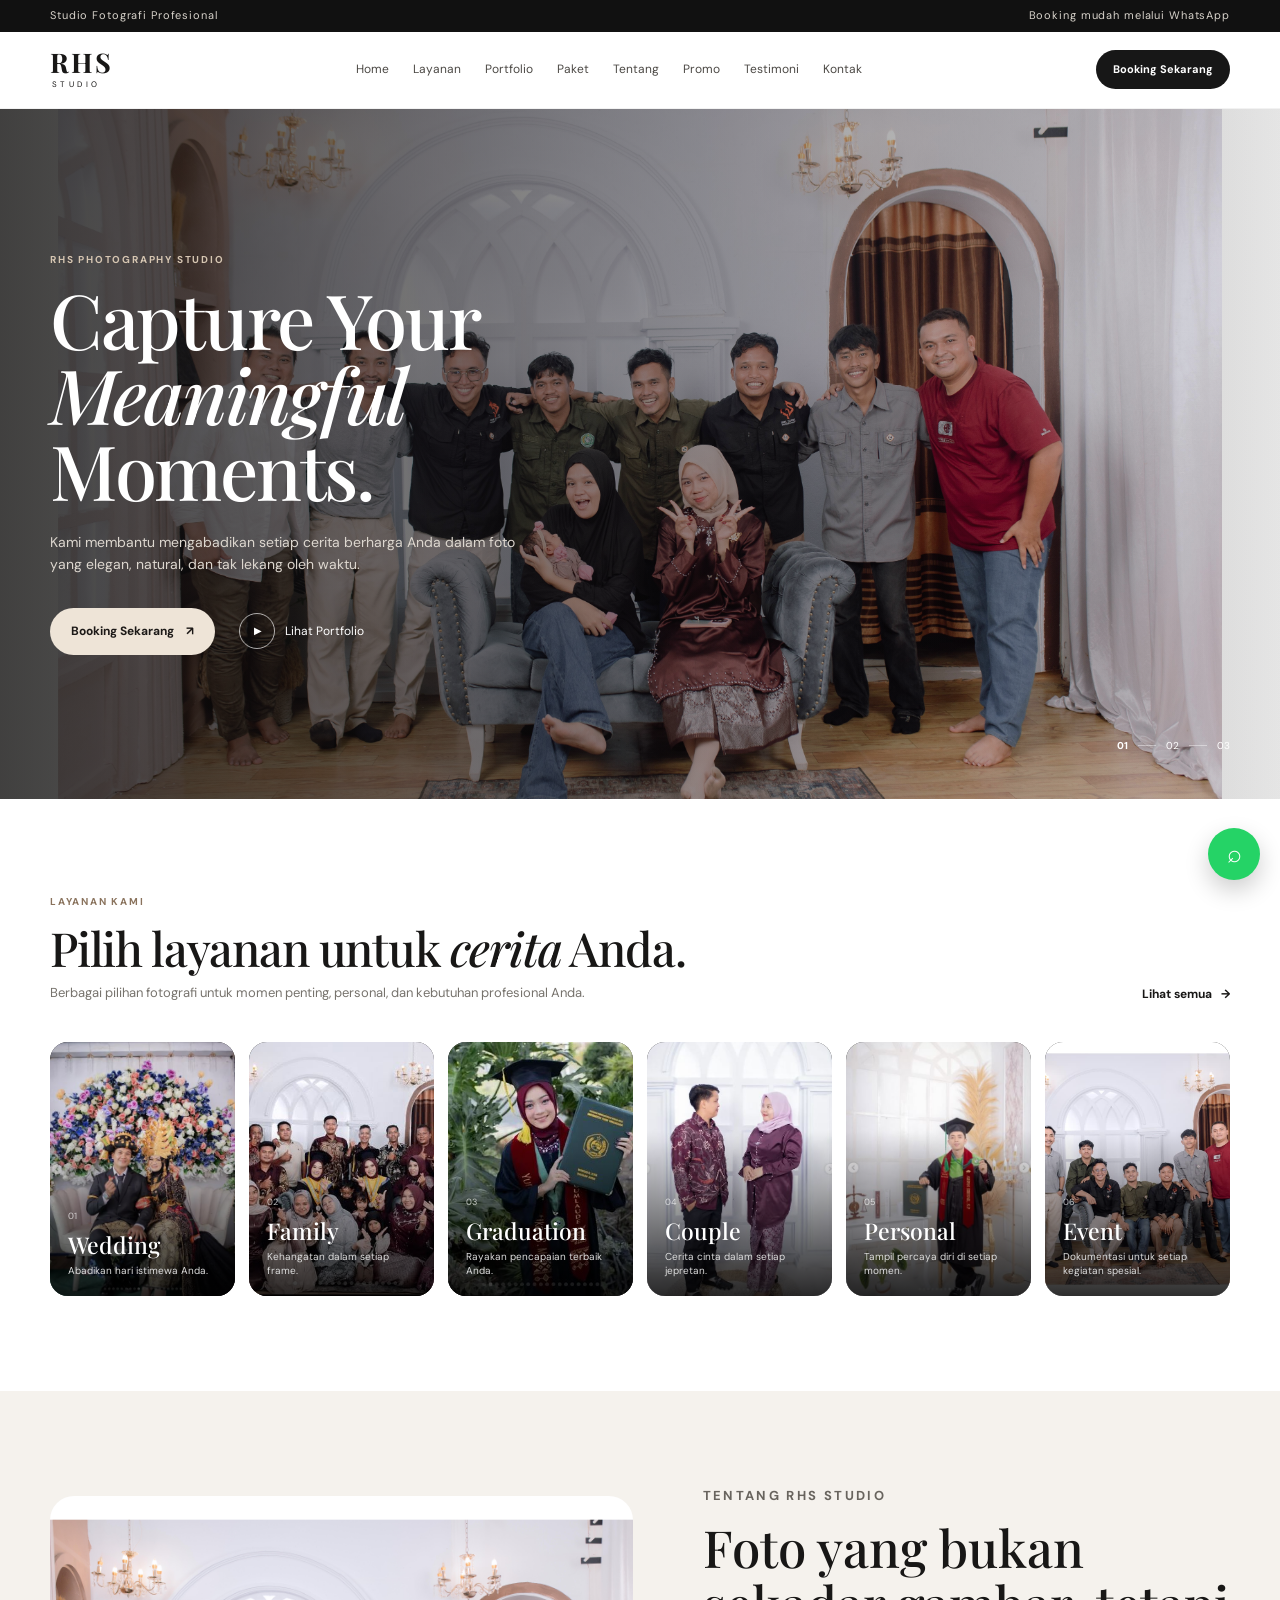
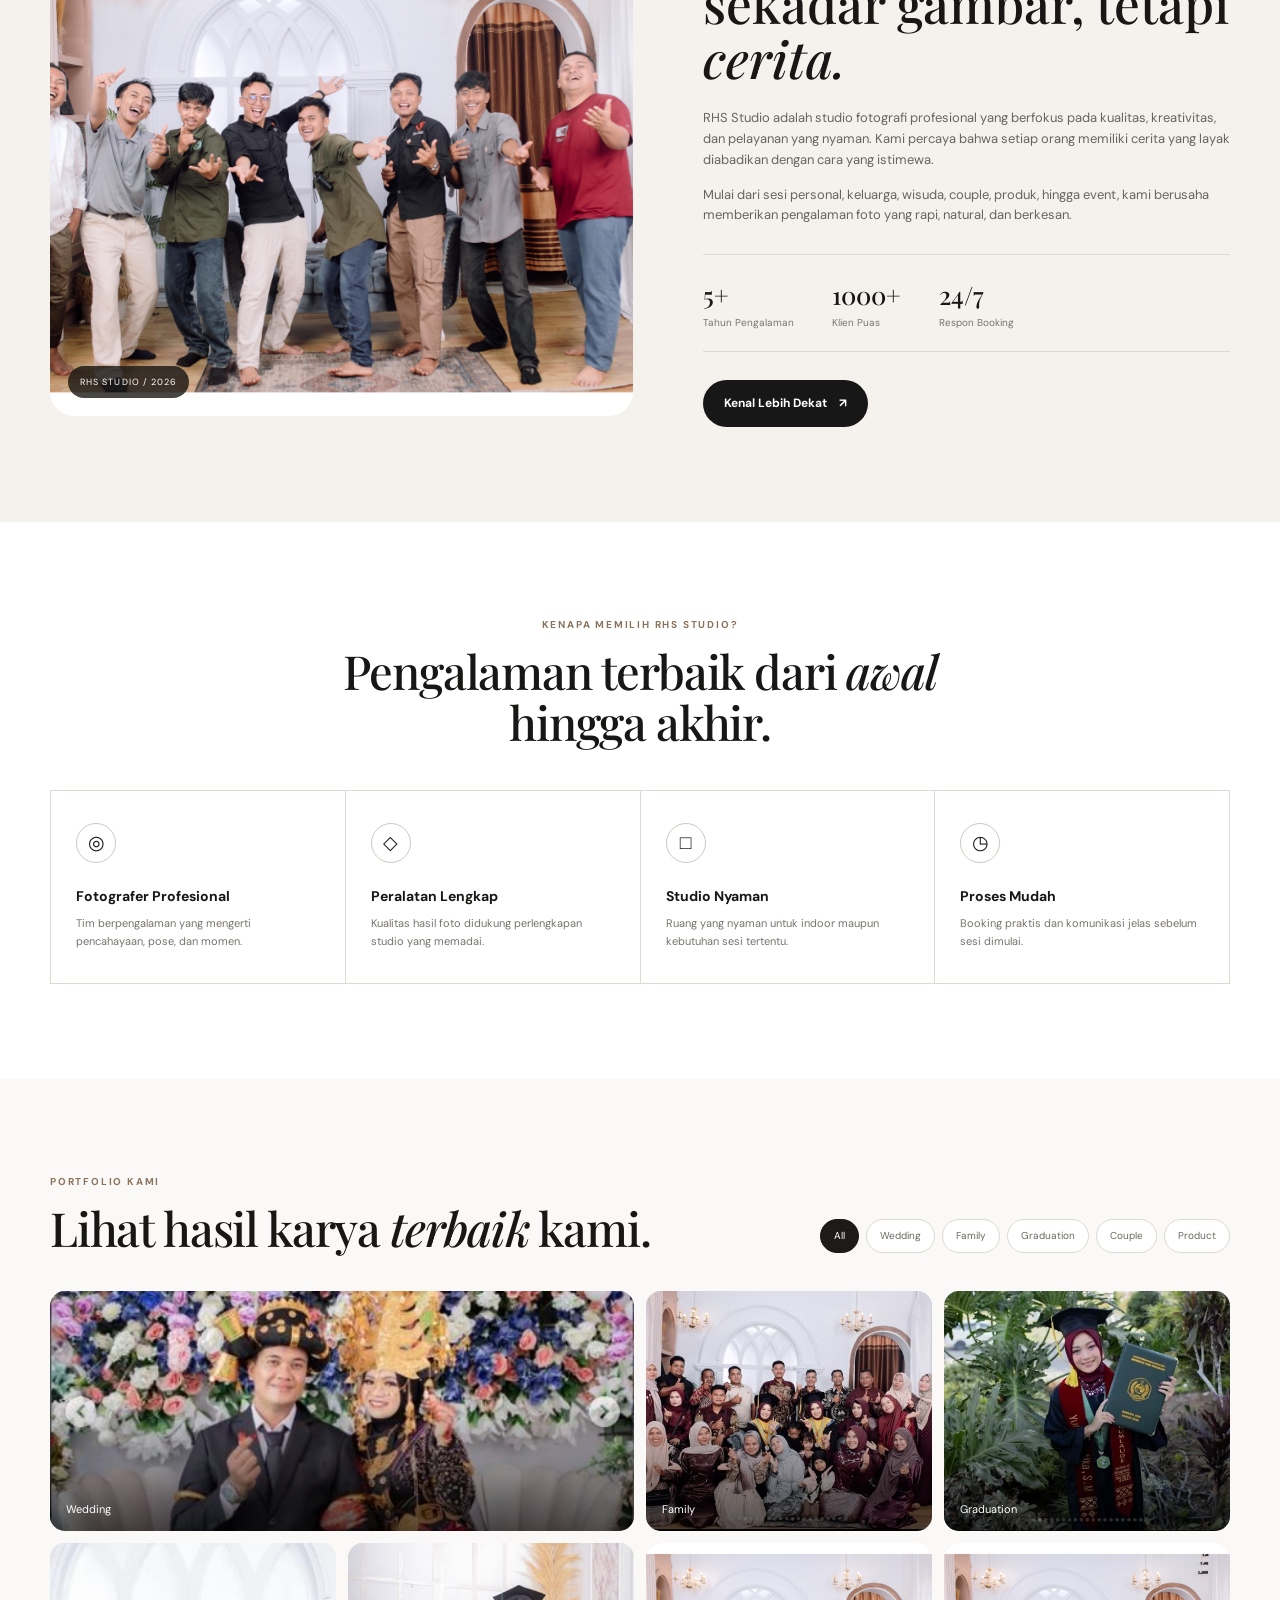
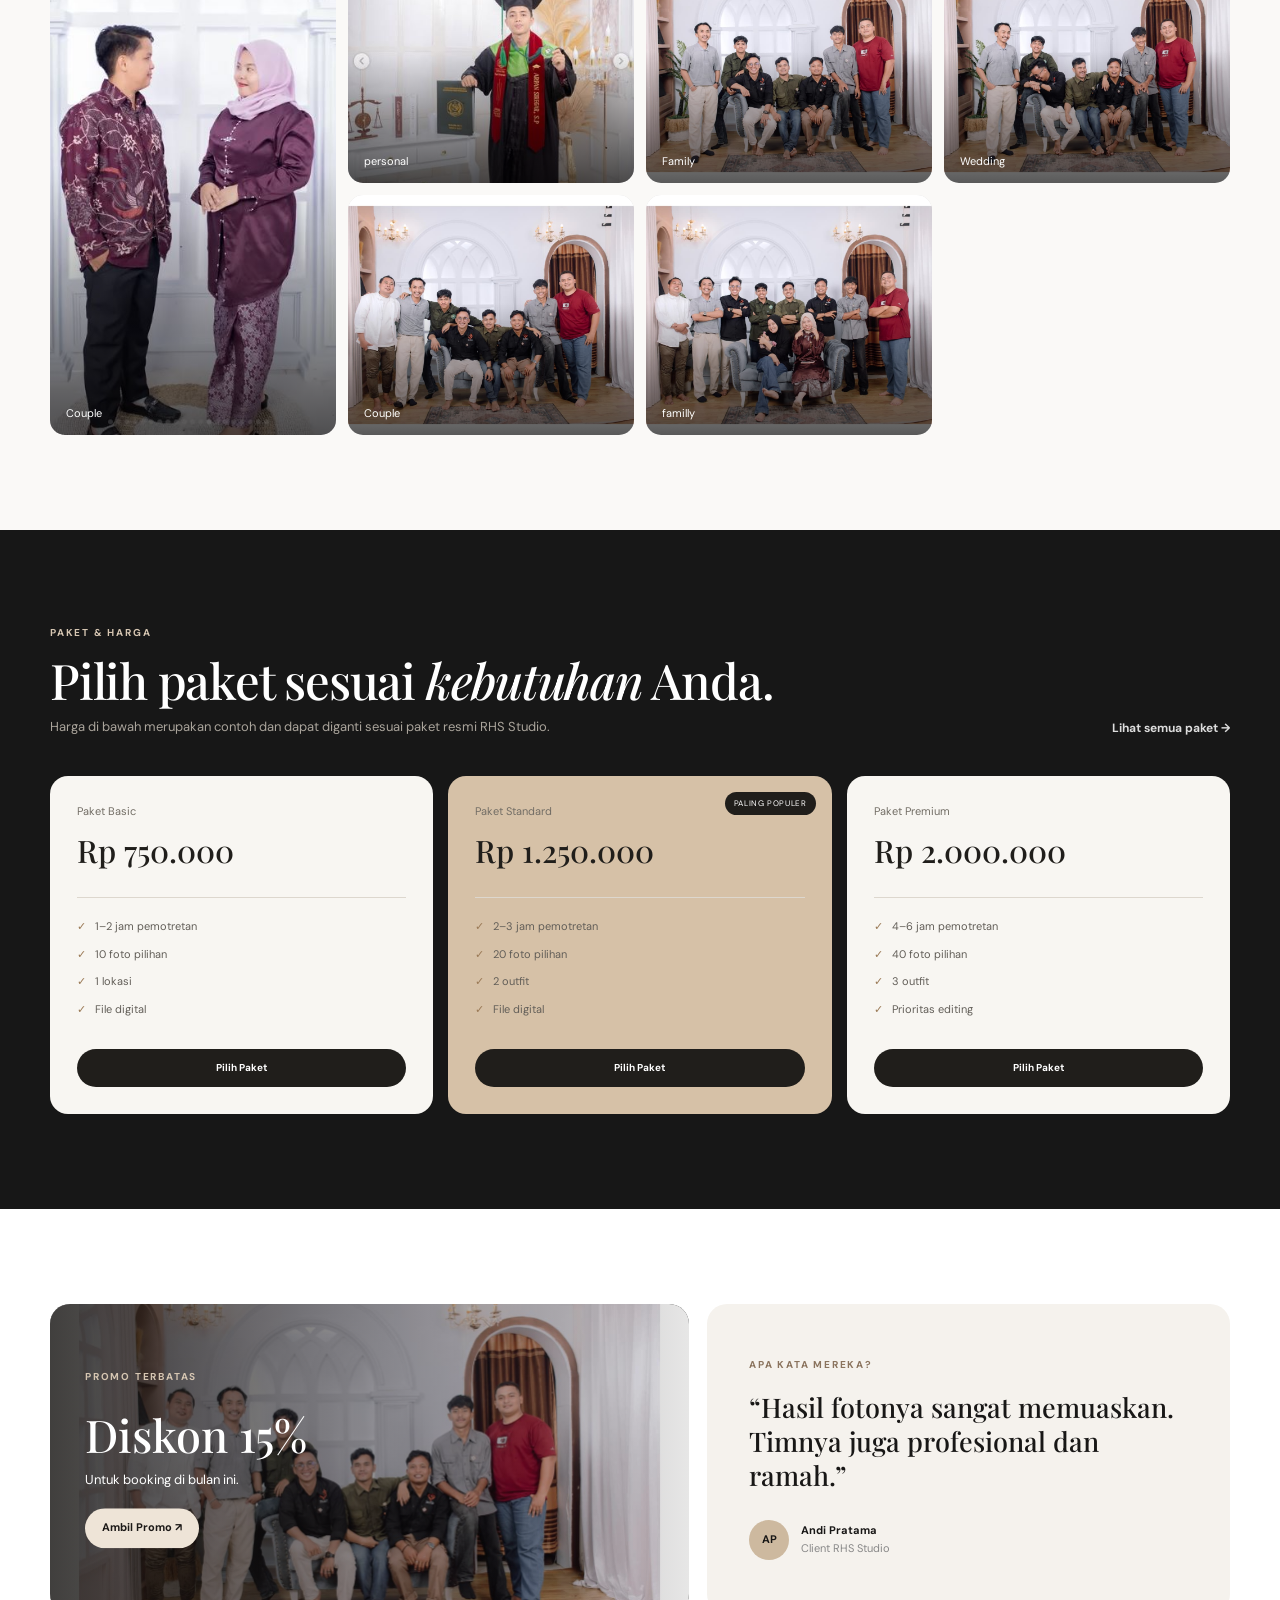
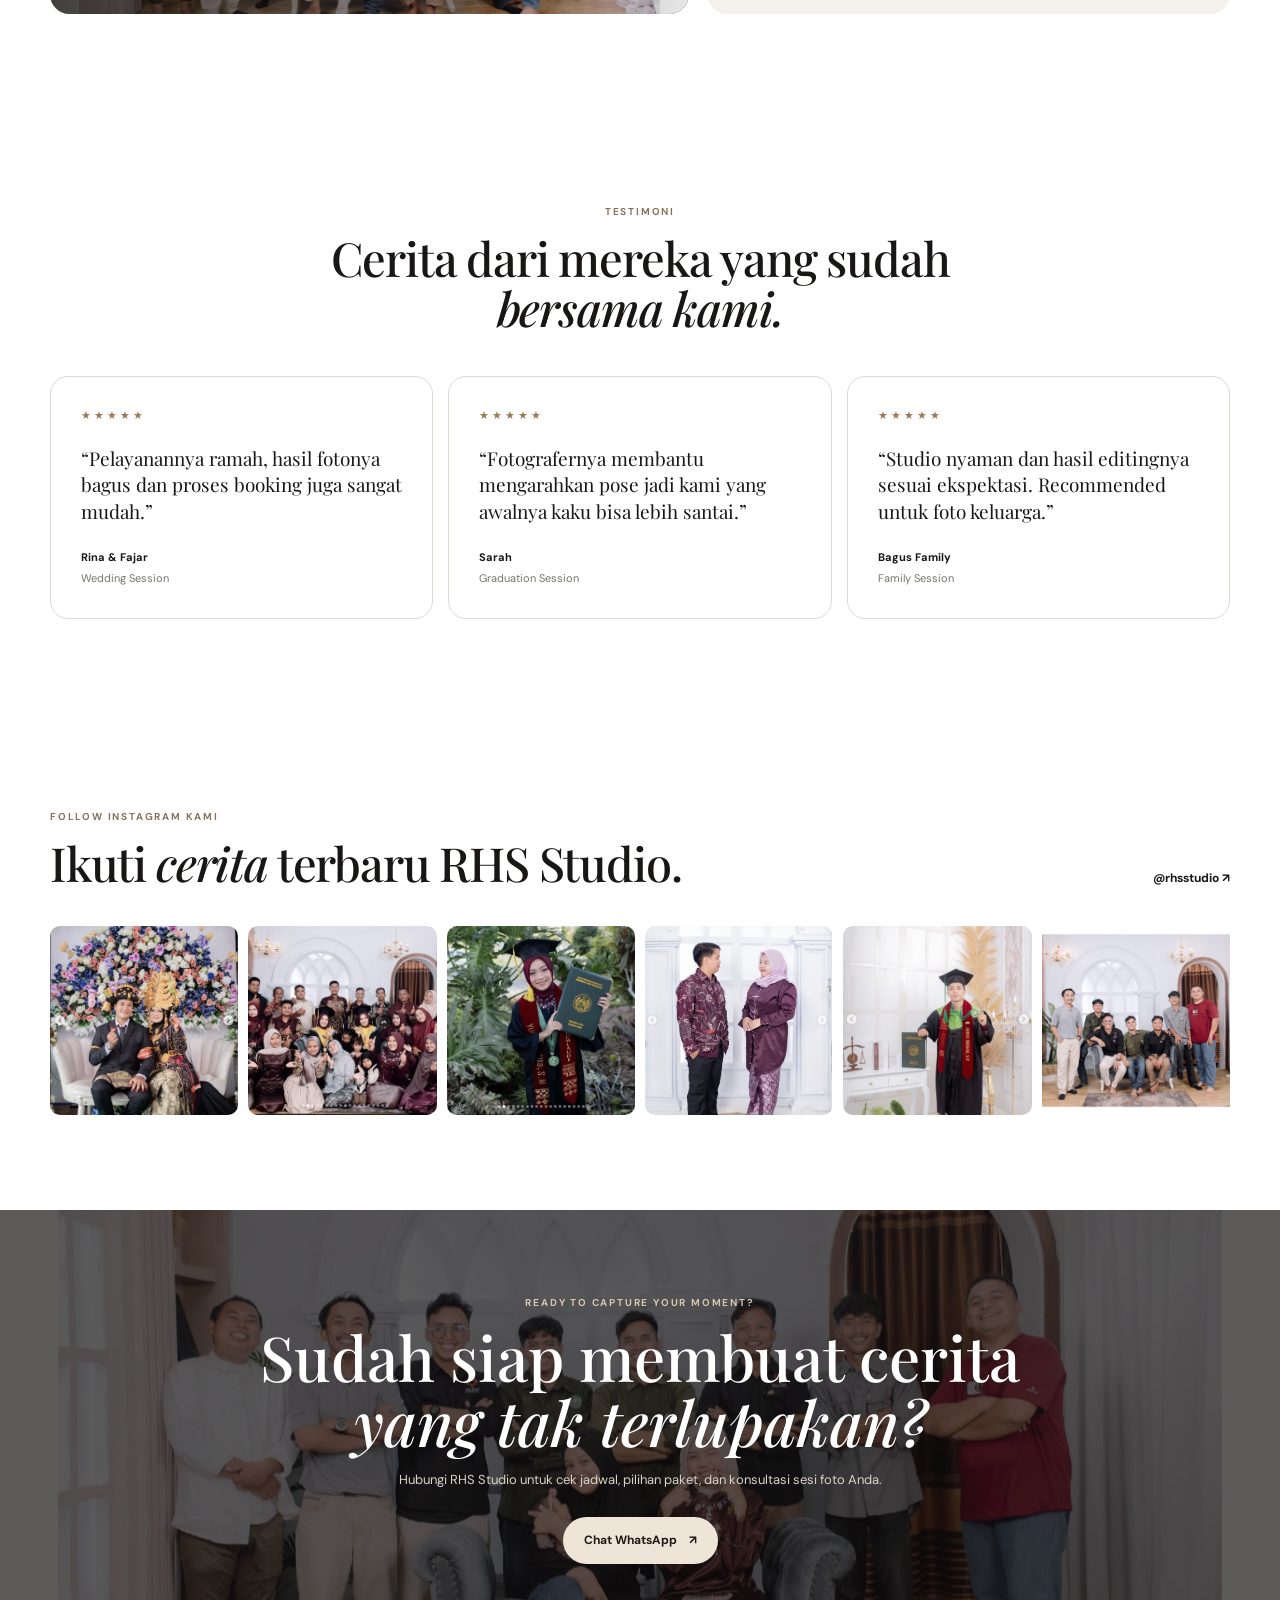
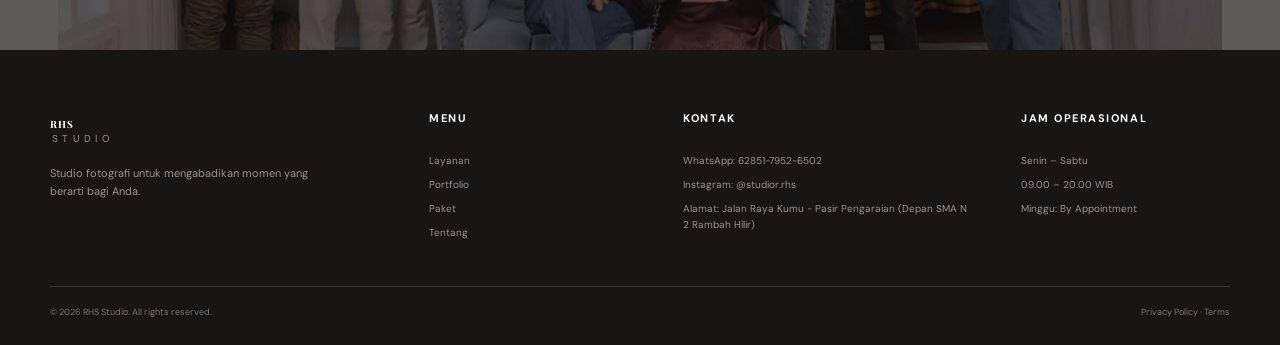
==== index.html @ cbbb41e0 "upload project pertama" ====
<!DOCTYPE html>
<html lang="id">
<head>
  <meta charset="UTF-8">
  <meta name="viewport" content="width=device-width, initial-scale=1.0">
  <meta name="description" content="RHS Studio - Studio fotografi profesional untuk wedding, family, graduation, couple, personal, product, dan event.">
  <title>RHS Studio — Capture Your Meaningful Moments</title>
  <link rel="preconnect" href="https://fonts.googleapis.com">
  <link rel="preconnect" href="https://fonts.gstatic.com" crossorigin>
  <link href="https://fonts.googleapis.com/css2?family=DM+Sans:wght@400;500;600;700&family=Playfair+Display:wght@500;600;700&display=swap" rel="stylesheet">
  <link rel="stylesheet" href="css/style.css">
</head>
<body>

  <div class="topbar">
    <div class="container topbar-inner">
      <span>Studio Fotografi Profesional</span>
      <span>Booking mudah melalui WhatsApp</span>
    </div>
  </div>

  <header class="site-header" id="home">
    <div class="container nav-wrap">
      <a class="brand" href="#home" aria-label="RHS Studio Home">
        <span class="brand-main">RHS</span>
        <span class="brand-sub">STUDIO</span>
      </a>

      <nav class="desktop-nav" aria-label="Navigasi utama">
        <a href="#home">Home</a>
        <a href="#layanan">Layanan</a>
        <a href="#portfolio">Portfolio</a>
        <a href="#paket">Paket</a>
        <a href="#tentang">Tentang</a>
        <a href="#promo">Promo</a>
        <a href="#testimoni">Testimoni</a>
        <a href="#kontak">Kontak</a>
      </nav>

      <div class="nav-actions">
        <a class="btn btn-dark btn-small" href="#booking">Booking Sekarang</a>
        <button class="menu-toggle" id="menuToggle" aria-label="Buka menu" aria-expanded="false">
          <span></span><span></span><span></span>
        </button>
      </div>
    </div>

    <nav class="mobile-nav" id="mobileNav" aria-label="Navigasi mobile">
      <a href="#home">Home</a>
      <a href="#layanan">Layanan</a>
      <a href="#portfolio">Portfolio</a>
      <a href="#paket">Paket & Harga</a>
      <a href="#tentang">Tentang</a>
      <a href="#promo">Promo</a>
      <a href="#testimoni">Testimoni</a>
      <a href="#kontak">Kontak</a>
      <a class="mobile-booking" href="#booking">Booking Sekarang</a>
    </nav>
  </header>

  <main>
    <section class="hero">
      <div class="hero-image" role="img" aria-label="Foto pasangan wedding"></div>
      <div class="hero-overlay"></div>
      <div class="container hero-content">
        <div class="hero-copy">
          <p class="eyebrow light">RHS PHOTOGRAPHY STUDIO</p>
          <h1>Capture Your<br><em>Meaningful</em><br>Moments.</h1>
          <p class="hero-text">Kami membantu mengabadikan setiap cerita berharga Anda dalam foto yang elegan, natural, dan tak lekang oleh waktu.</p>
          <div class="hero-actions">
            <a class="btn btn-cream" href="#booking">Booking Sekarang <span>↗</span></a>
            <a class="play-link" href="#portfolio"><span class="play-icon">▶</span> Lihat Portfolio</a>
          </div>
        </div>
        <div class="hero-counter">
          <span class="active">01</span><i></i><span>02</span><i></i><span>03</span>
        </div>
      </div>
    </section>

    <section class="section services" id="layanan">
      <div class="container">
        <div class="section-head">
          <div>
            <p class="eyebrow">LAYANAN KAMI</p>
            <h2>Pilih layanan untuk <em>cerita</em> Anda.</h2>
            <p class="section-desc">Berbagai pilihan fotografi untuk momen penting, personal, dan kebutuhan profesional Anda.</p>
          </div>
          <a class="text-link" href="#portfolio">Lihat semua <span>→</span></a>
        </div>

        <div class="service-grid">
          <a class="service-card" href="#booking">
            <div class="service-img img-wedding"></div>
            <div class="service-info"><span>01</span><h3>Wedding</h3><p>Abadikan hari istimewa Anda.</p></div>
          </a>
          <a class="service-card" href="#booking">
            <div class="service-img img-family"></div>
            <div class="service-info"><span>02</span><h3>Family</h3><p>Kehangatan dalam setiap frame.</p></div>
          </a>
          <a class="service-card" href="#booking">
            <div class="service-img img-graduation"></div>
            <div class="service-info"><span>03</span><h3>Graduation</h3><p>Rayakan pencapaian terbaik Anda.</p></div>
          </a>
          <a class="service-card" href="#booking">
            <div class="service-img img-couple"></div>
            <div class="service-info"><span>04</span><h3>Couple</h3><p>Cerita cinta dalam setiap jepretan.</p></div>
          </a>
          <a class="service-card" href="#booking">
            <div class="service-img img-personal"></div>
            <div class="service-info"><span>05</span><h3>Personal</h3><p>Tampil percaya diri di setiap momen.</p></div>
          </a>
          <a class="service-card" href="#booking">
            <div class="service-img img-event"></div>
            <div class="service-info"><span>06</span><h3>Event</h3><p>Dokumentasi untuk setiap kegiatan spesial.</p></div>
          </a>
        </div>
      </div>
    </section>

    <section class="about section" id="tentang">
      <div class="container about-grid">
        <div class="about-photo">
          <div class="photo-label">RHS STUDIO / 2026</div>
        </div>
        <div class="about-copy">
          <p class="eyebrow">TENTANG RHS STUDIO</p>
          <h2>Foto yang bukan sekadar gambar, tetapi <em>cerita.</em></h2>
          <p>RHS Studio adalah studio fotografi profesional yang berfokus pada kualitas, kreativitas, dan pelayanan yang nyaman. Kami percaya bahwa setiap orang memiliki cerita yang layak diabadikan dengan cara yang istimewa.</p>
          <p>Mulai dari sesi personal, keluarga, wisuda, couple, produk, hingga event, kami berusaha memberikan pengalaman foto yang rapi, natural, dan berkesan.</p>

          <div class="stats">
            <div><strong>5+</strong><span>Tahun Pengalaman</span></div>
            <div><strong>1000+</strong><span>Klien Puas</span></div>
            <div><strong>24/7</strong><span>Respon Booking</span></div>
          </div>

          <a class="btn btn-dark" href="#booking">Kenal Lebih Dekat <span>↗</span></a>
        </div>
      </div>
    </section>

    <section class="section features">
      <div class="container">
        <div class="center-head">
          <p class="eyebrow">KENAPA MEMILIH RHS STUDIO?</p>
          <h2>Pengalaman terbaik dari <em>awal</em> hingga akhir.</h2>
        </div>
        <div class="feature-grid">
          <article class="feature-card"><div class="feature-icon">◎</div><h3>Fotografer Profesional</h3><p>Tim berpengalaman yang mengerti pencahayaan, pose, dan momen.</p></article>
          <article class="feature-card"><div class="feature-icon">◇</div><h3>Peralatan Lengkap</h3><p>Kualitas hasil foto didukung perlengkapan studio yang memadai.</p></article>
          <article class="feature-card"><div class="feature-icon">□</div><h3>Studio Nyaman</h3><p>Ruang yang nyaman untuk indoor maupun kebutuhan sesi tertentu.</p></article>
          <article class="feature-card"><div class="feature-icon">◷</div><h3>Proses Mudah</h3><p>Booking praktis dan komunikasi jelas sebelum sesi dimulai.</p></article>
        </div>
      </div>
    </section>

    <section class="section portfolio" id="portfolio">
      <div class="container">
        <div class="section-head portfolio-head">
          <div>
            <p class="eyebrow">PORTFOLIO KAMI</p>
            <h2>Lihat hasil karya <em>terbaik</em> kami.</h2>
          </div>
          <div class="filters" role="tablist" aria-label="Filter portfolio">
            <button class="filter active" data-filter="all">All</button>
            <button class="filter" data-filter="wedding">Wedding</button>
            <button class="filter" data-filter="family">Family</button>
            <button class="filter" data-filter="graduation">Graduation</button>
            <button class="filter" data-filter="couple">Couple</button>
            <button class="filter" data-filter="product">Product</button>
          </div>
        </div>

        <div class="portfolio-grid" id="portfolioGrid">
          <div class="portfolio-item wide" data-category="wedding"><div class="portfolio-img p1"></div><span>Wedding</span></div>
          <div class="portfolio-item" data-category="family"><div class="portfolio-img p2"></div><span>Family</span></div>
          <div class="portfolio-item" data-category="graduation"><div class="portfolio-img p3"></div><span>Graduation</span></div>
          <div class="portfolio-item tall" data-category="couple"><div class="portfolio-img p4"></div><span>Couple</span></div>
          <div class="portfolio-item" data-category="product"><div class="portfolio-img p5"></div><span>personal</span></div>
          <div class="portfolio-item" data-category="family"><div class="portfolio-img p6"></div><span>Family</span></div>
          <div class="portfolio-item" data-category="wedding"><div class="portfolio-img p7"></div><span>Wedding</span></div>
          <div class="portfolio-item" data-category="couple"><div class="portfolio-img p8"></div><span>Couple</span></div>
          <div class="portfolio-item" data-category="family"><div class="portfolio-img p9"></div><span>familly</span></div>
        </div>
      </div>
    </section>

    <section class="pricing section" id="paket">
      <div class="container">
        <div class="section-head pricing-head">
          <div>
            <p class="eyebrow light">PAKET & HARGA</p>
            <h2>Pilih paket sesuai <em>kebutuhan</em> Anda.</h2>
            <p class="section-desc light-desc">Harga di bawah merupakan contoh dan dapat diganti sesuai paket resmi RHS Studio.</p>
          </div>
          <a class="text-link light-link" href="#booking">Lihat semua paket →</a>
        </div>

        <div class="price-grid">
          <article class="price-card">
            <p class="price-label">Paket Basic</p><h3>Rp 750.000</h3>
            <ul><li>1–2 jam pemotretan</li><li>10 foto pilihan</li><li>1 lokasi</li><li>File digital</li></ul>
            <a href="#booking" class="price-btn">Pilih Paket</a>
          </article>
          <article class="price-card popular">
            <span class="popular-badge">PALING POPULER</span>
            <p class="price-label">Paket Standard</p><h3>Rp 1.250.000</h3>
            <ul><li>2–3 jam pemotretan</li><li>20 foto pilihan</li><li>2 outfit</li><li>File digital</li></ul>
            <a href="#booking" class="price-btn">Pilih Paket</a>
          </article>
          <article class="price-card">
            <p class="price-label">Paket Premium</p><h3>Rp 2.000.000</h3>
            <ul><li>4–6 jam pemotretan</li><li>40 foto pilihan</li><li>3 outfit</li><li>Prioritas editing</li></ul>
            <a href="#booking" class="price-btn">Pilih Paket</a>
          </article>
        </div>
      </div>
    </section>

    <section class="section promo" id="promo">
      <div class="container promo-grid">
        <div class="promo-card">
          <div class="promo-bg"></div>
          <div class="promo-content">
            <p class="eyebrow light">PROMO TERBATAS</p>
            <h2>Diskon 15%</h2>
            <p>Untuk booking di bulan ini.</p>
            <a class="btn btn-cream btn-small" href="#booking">Ambil Promo ↗</a>
          </div>
        </div>
        <div class="testimonial-mini">
          <p class="eyebrow">APA KATA MEREKA?</p>
          <h3>“Hasil fotonya sangat memuaskan. Timnya juga profesional dan ramah.”</h3>
          <div class="reviewer"><div class="avatar">AP</div><div><strong>Andi Pratama</strong><span>Client RHS Studio</span></div></div>
        </div>
      </div>
    </section>

    <section class="section testimonials" id="testimoni">
      <div class="container">
        <div class="center-head">
          <p class="eyebrow">TESTIMONI</p>
          <h2>Cerita dari mereka yang sudah <em>bersama kami.</em></h2>
        </div>
        <div class="testimonial-grid">
          <article><div class="stars">★★★★★</div><p>“Pelayanannya ramah, hasil fotonya bagus dan proses booking juga sangat mudah.”</p><strong>Rina & Fajar</strong><span>Wedding Session</span></article>
          <article><div class="stars">★★★★★</div><p>“Fotografernya membantu mengarahkan pose jadi kami yang awalnya kaku bisa lebih santai.”</p><strong>Sarah</strong><span>Graduation Session</span></article>
          <article><div class="stars">★★★★★</div><p>“Studio nyaman dan hasil editingnya sesuai ekspektasi. Recommended untuk foto keluarga.”</p><strong>Bagus Family</strong><span>Family Session</span></article>
        </div>
      </div>
    </section>

    <section class="section instagram">
      <div class="container">
        <div class="section-head">
          <div><p class="eyebrow">FOLLOW INSTAGRAM KAMI</p><h2>Ikuti <em>cerita</em> terbaru RHS Studio.</h2></div>
          <a class="text-link" href="#" onclick="return false;">@rhsstudio ↗</a>
        </div>
        <div class="ig-grid">
          <div class="ig-img ig1"></div><div class="ig-img ig2"></div><div class="ig-img ig3"></div>
          <div class="ig-img ig4"></div><div class="ig-img ig5"></div><div class="ig-img ig6"></div>
        </div>
      </div>
    </section>

    <section class="booking" id="booking">
      <div class="booking-bg"></div>
      <div class="container booking-content">
        <p class="eyebrow light">READY TO CAPTURE YOUR MOMENT?</p>
        <h2>Sudah siap membuat cerita<br><em>yang tak terlupakan?</em></h2>
        <p>Hubungi RHS Studio untuk cek jadwal, pilihan paket, dan konsultasi sesi foto Anda.</p>
        <a class="btn btn-cream" id="whatsappButton" href="#">Chat WhatsApp <span>↗</span></a>
      </div>
    </section>
  </main>

  <footer class="footer" id="kontak">
    <div class="container footer-grid">
      <div class="footer-brand">
        <a class="brand" href="#home"><span class="brand-main">RHS</span><span class="brand-sub">STUDIO</span></a>
        <p>Studio fotografi untuk mengabadikan momen yang berarti bagi Anda.</p>
      </div>
      <div><h4>Menu</h4><a href="#layanan">Layanan</a><a href="#portfolio">Portfolio</a><a href="#paket">Paket</a><a href="#tentang">Tentang</a></div>
      <div><h4>Kontak</h4><span>WhatsApp: 62851-7952-6502</span><span>Instagram: @studior.rhs</span><span>Alamat: Jalan Raya Kumu - Pasir Pengaraian (Depan SMA N 2 Rambah Hilir)</span></div>
      <div><h4>Jam Operasional</h4><span>Senin – Sabtu</span><span>09.00 – 20.00 WIB</span><span>Minggu: By Appointment</span></div>
    </div>
    <div class="container footer-bottom"><span>© 2026 RHS Studio. All rights reserved.</span><span>Privacy Policy · Terms</span></div>
  </footer>

  <a class="floating-wa" id="floatingWhatsapp" href="#" aria-label="Chat WhatsApp">⌕</a>
  <button class="back-top" id="backTop" aria-label="Kembali ke atas">↑</button>

  <script src="js/script.js"></script>
</body>
</html>
---- css/style.css ----
:root{
  --ink:#181716;--paper:#f5f2ed;--white:#fff;--muted:#77736d;--line:#ded9d1;
  --accent:#b59670;--accent-dark:#846b4f;--dark:#171717;--dark2:#23211f;
  --radius:18px;--shadow:0 16px 45px rgba(20,18,16,.10);
}
*{box-sizing:border-box;margin:0;padding:0}
html{scroll-behavior:smooth}
body{font-family:"DM Sans",Arial,sans-serif;background:var(--white);color:var(--ink);line-height:1.6;overflow-x:hidden}
a{text-decoration:none;color:inherit}
button{font:inherit}
.container{width:min(1180px,calc(100% - 40px));margin:auto}
.topbar{background:#111;color:#d8d3cb;font-size:11px;letter-spacing:.08em}
.topbar-inner{display:flex;justify-content:space-between;padding:7px 0}
.site-header{position:relative;background:#fff;z-index:50;border-bottom:1px solid rgba(0,0,0,.05)}
.nav-wrap{min-height:76px;display:flex;align-items:center;gap:30px}
.brand{display:inline-flex;flex-direction:column;line-height:.78;min-width:72px}
.brand-main{font-family:"Playfair Display",serif;font-size:27px;font-weight:700;letter-spacing:.08em}
.brand-sub{font-size:8px;letter-spacing:.43em;margin-left:2px;margin-top:7px}
.desktop-nav{display:flex;align-items:center;justify-content:center;gap:24px;flex:1}
.desktop-nav a{font-size:12px;color:#4c4945;transition:.25s}
.desktop-nav a:hover{color:#9a7855}
.nav-actions{display:flex;align-items:center;gap:12px}
.btn{display:inline-flex;align-items:center;justify-content:center;gap:12px;padding:13px 20px;border-radius:999px;font-size:12px;font-weight:700;transition:.25s;border:1px solid transparent}
.btn:hover{transform:translateY(-2px)}
.btn-dark{background:var(--dark);color:#fff}
.btn-cream{background:#eee4d7;color:#1c1917}
.btn-small{padding:10px 16px;font-size:11px}
.menu-toggle{display:none;border:0;background:none;width:42px;height:42px;cursor:pointer}
.menu-toggle span{display:block;width:22px;height:2px;background:#1d1b19;margin:5px auto;transition:.2s}
.mobile-nav{display:none}

.hero{min-height:690px;position:relative;color:#fff;display:flex;align-items:center;overflow:hidden;background:#26221f}
.hero-image,.hero-overlay{position:absolute;inset:0}
.hero-image{background:
linear-gradient(90deg,rgba(16,14,12,.15),rgba(16,14,12,.03)),
url("../assets/images/4.jpg") center/cover}
.hero-overlay{background:linear-gradient(90deg,rgba(13,12,11,.75) 0%,rgba(13,12,11,.42) 46%,rgba(13,12,11,.08) 100%)}
.hero-content{position:relative;z-index:1;min-height:690px;display:flex;align-items:center;justify-content:space-between}
.hero-copy{max-width:590px;padding:70px 0}
.eyebrow{font-size:10px;letter-spacing:.18em;font-weight:700;color:#8a735d;margin-bottom:13px}
.eyebrow.light{color:#d6c6b2}
.hero h1{font-family:"Playfair Display",serif;font-size:clamp(48px,6vw,76px);line-height:.99;font-weight:500;letter-spacing:-.03em;margin-bottom:24px}
h1 em,h2 em{font-style:italic;font-weight:500}
.hero-text{max-width:490px;color:#ddd7cf;font-size:14px;margin-bottom:32px}
.hero-actions{display:flex;align-items:center;gap:24px}
.play-link{font-size:12px;display:flex;align-items:center;gap:10px}
.play-icon{width:36px;height:36px;border:1px solid rgba(255,255,255,.65);border-radius:50%;display:grid;place-items:center;font-size:10px;padding-left:2px}
.hero-counter{align-self:flex-end;margin-bottom:45px;display:flex;align-items:center;gap:10px;font-size:10px}
.hero-counter i{width:18px;height:1px;background:rgba(255,255,255,.4)}
.hero-counter .active{font-weight:700}

.section{padding:95px 0}
.section-head{display:flex;align-items:flex-end;justify-content:space-between;gap:30px;margin-bottom:38px}
.section-head h2,.center-head h2{font-family:"Playfair Display",serif;font-size:clamp(32px,4vw,47px);line-height:1.08;font-weight:500;letter-spacing:-.025em}
.section-desc{max-width:580px;color:var(--muted);font-size:13px;margin-top:10px}
.text-link{font-size:12px;font-weight:700;white-space:nowrap}
.text-link span{margin-left:6px}
.service-grid{display:grid;grid-template-columns:repeat(6,1fr);gap:14px}
.service-card{min-width:0;position:relative;border-radius:var(--radius);overflow:hidden;background:#222;color:#fff;aspect-ratio:.73;isolation:isolate}
.service-img{position:absolute;inset:0;background-size:cover;background-position:center;transition:transform .5s}
.service-card:hover .service-img{transform:scale(1.06)}
.service-card:after{content:"";position:absolute;inset:0;background:linear-gradient(transparent 35%,rgba(0,0,0,.82))}
.service-info{position:absolute;z-index:2;left:18px;right:18px;bottom:18px}
.service-info span{font-size:9px;opacity:.7}
.service-info h3{font-family:"Playfair Display",serif;font-size:23px;font-weight:500}
.service-info p{font-size:10px;color:#ddd;line-height:1.4}
.img-wedding,.p1,.ig1{background-image:url("../assets/images/wedding.JPG")}
.img-family,.p2,.ig2{background-image:url("../assets/images/familly.JPG")}
.img-graduation,.p3,.ig3{background-image:url("../assets/images/graduation.JPG")}
.img-couple,.p4,.ig4{background-image:url("../assets/images/couple.JPG")}
.img-personal,.p5,.ig5{background-image:url("../assets/images/personal.JPG")}
.img-event,.p6,.ig6{background-image:url("../assets/images/7.jpeg")}
.p7{background-image:url("../assets/images/8.jpeg")}
.p8{background-image:url("../assets/images/9.jpeg")}
.p9{background-image:url("../assets/images/16.jpeg")}
.about{background:var(--paper)}
.about-grid{display:grid;grid-template-columns:1.05fr .95fr;gap:70px;align-items:center}
.about-photo{min-height:520px;border-radius:24px;background:url("../assets/images/3.jpg") center/cover;position:relative}
.photo-label{position:absolute;bottom:18px;left:18px;background:rgba(20,18,16,.78);color:#fff;padding:9px 12px;border-radius:999px;font-size:9px;letter-spacing:.12em}
.about-copy h2{font-family:"Playfair Display",serif;font-size:clamp(35px,4vw,53px);line-height:1.08;font-weight:500;margin-bottom:22px}
.about-copy>p{color:#68645e;font-size:13px;margin-bottom:14px;max-width:580px}
.stats{display:flex;gap:38px;border-top:1px solid var(--line);border-bottom:1px solid var(--line);padding:20px 0;margin:28px 0}
.stats div{display:flex;flex-direction:column}
.stats strong{font-family:"Playfair Display",serif;font-size:25px;font-weight:500}
.stats span{font-size:10px;color:var(--muted)}

.center-head{text-align:center;max-width:650px;margin:0 auto 42px}
.feature-grid{display:grid;grid-template-columns:repeat(4,1fr);gap:1px;background:var(--line);border:1px solid var(--line)}
.feature-card{background:#fff;padding:32px 25px;min-height:190px}
.feature-icon{width:40px;height:40px;border:1px solid #cfc8bf;border-radius:50%;display:grid;place-items:center;margin-bottom:22px;font-size:19px}
.feature-card h3{font-size:14px;margin-bottom:8px}
.feature-card p{font-size:11px;color:var(--muted)}

.portfolio{background:#faf9f7}
.portfolio-head{align-items:flex-end}
.filters{display:flex;gap:7px;flex-wrap:wrap;justify-content:flex-end}
.filter{background:#fff;border:1px solid var(--line);border-radius:999px;padding:8px 13px;font-size:10px;cursor:pointer;color:#6c6862}
.filter.active,.filter:hover{background:#1c1b19;color:#fff;border-color:#1c1b19}
.portfolio-grid{display:grid;grid-template-columns:repeat(4,1fr);grid-auto-rows:240px;gap:12px}
.portfolio-item{position:relative;border-radius:15px;overflow:hidden;background:#ddd;cursor:pointer}
.portfolio-item.wide{grid-column:span 2}
.portfolio-item.tall{grid-row:span 2}
.portfolio-img{position:absolute;inset:0;background-size:cover;background-position:center;transition:.5s}
.portfolio-item:hover .portfolio-img{transform:scale(1.05)}
.portfolio-item:after{content:"";position:absolute;inset:45% 0 0;background:linear-gradient(transparent,rgba(0,0,0,.65))}
.portfolio-item>span{position:absolute;z-index:2;left:16px;bottom:13px;color:#fff;font-size:11px}

.pricing{background:var(--dark);color:#fff}
.pricing-head{align-items:flex-end}
.pricing h2{font-family:"Playfair Display",serif;font-size:clamp(34px,4vw,49px);font-weight:500;line-height:1.08}
.light-desc{color:#aaa49b}
.light-link{color:#ddd}
.price-grid{display:grid;grid-template-columns:repeat(3,1fr);gap:15px}
.price-card{background:#f8f6f2;color:#201e1b;border-radius:18px;padding:27px;position:relative}
.price-card.popular{background:#d6c1a7}
.popular-badge{position:absolute;right:16px;top:16px;background:#201e1b;color:#fff;border-radius:999px;padding:5px 9px;font-size:8px;letter-spacing:.08em}
.price-label{font-size:11px;color:#726d65;margin-bottom:5px}
.price-card h3{font-family:"Playfair Display",serif;font-size:31px;font-weight:500;margin-bottom:22px}
.price-card ul{list-style:none;border-top:1px solid #ddd7ce;padding-top:15px;margin-bottom:25px}
.price-card li{font-size:11px;padding:5px 0;color:#625e58}
.price-card li:before{content:"✓";margin-right:9px;color:#9a7955}
.price-btn{display:flex;justify-content:center;background:#201e1b;color:#fff;padding:11px;border-radius:999px;font-size:10px;font-weight:700}

.promo-grid{display:grid;grid-template-columns:1.1fr .9fr;gap:18px}
.promo-card{height:310px;border-radius:20px;overflow:hidden;position:relative;background:#222;color:#fff}
.promo-bg{position:absolute;inset:0;background:url("../assets/images/11.jpeg") center/cover}
.promo-card:after{content:"";position:absolute;inset:0;background:linear-gradient(90deg,rgba(17,15,13,.8),rgba(17,15,13,.1))}
.promo-content{position:absolute;z-index:2;left:35px;top:50%;transform:translateY(-50%)}
.promo-content h2{font-family:"Playfair Display",serif;font-size:45px;font-weight:500}
.promo-content p:not(.eyebrow){font-size:13px;margin-bottom:18px}
.testimonial-mini{background:var(--paper);border-radius:20px;padding:42px;display:flex;flex-direction:column;justify-content:center}
.testimonial-mini h3{font-family:"Playfair Display",serif;font-size:27px;line-height:1.25;font-weight:500;margin:5px 0 27px}
.reviewer{display:flex;align-items:center;gap:12px}
.avatar{width:40px;height:40px;border-radius:50%;display:grid;place-items:center;background:#cdb99f;font-size:11px;font-weight:700}
.reviewer strong,.reviewer span{display:block;font-size:11px}
.reviewer span{color:#888}

.testimonial-grid{display:grid;grid-template-columns:repeat(3,1fr);gap:15px}
.testimonial-grid article{border:1px solid var(--line);padding:30px;border-radius:18px}
.stars{letter-spacing:3px;font-size:11px;color:#9b7955;margin-bottom:20px}
.testimonial-grid p{font-family:"Playfair Display",serif;font-size:19px;line-height:1.4;margin-bottom:25px}
.testimonial-grid strong,.testimonial-grid span{display:block;font-size:11px}
.testimonial-grid span{color:var(--muted);margin-top:3px}

.ig-grid{display:grid;grid-template-columns:repeat(6,1fr);gap:10px}
.ig-img{aspect-ratio:1;background-size:cover;background-position:center;border-radius:10px;filter:saturate(.9)}

.booking{position:relative;color:#fff;text-align:center;min-height:440px;display:grid;place-items:center;overflow:hidden}
.booking-bg{position:absolute;inset:0;background:url("../assets/images/16.jpeg") center/cover}
.booking-bg:after{content:"";position:absolute;inset:0;background:rgba(16,14,12,.68)}
.booking-content{position:relative;z-index:1}
.booking h2{font-family:"Playfair Display",serif;font-size:clamp(38px,5vw,62px);line-height:1.05;font-weight:500;margin-bottom:16px}
.booking p:not(.eyebrow){max-width:570px;margin:0 auto 26px;color:#d7d2ca;font-size:13px}

.footer{background:#171615;color:#d9d5cf;padding:60px 0 25px}
.footer-grid{display:grid;grid-template-columns:1.6fr 1fr 1.4fr 1fr;gap:45px}
.footer .brand-main{color:#fff}
.footer-brand p{font-size:11px;color:#98938b;max-width:270px;margin-top:22px}
.footer h4{font-size:11px;text-transform:uppercase;letter-spacing:.14em;margin-bottom:18px;color:#fff}
.footer-grid>div:not(.footer-brand){display:flex;flex-direction:column;gap:8px}
.footer-grid a,.footer-grid span{font-size:10px;color:#98938b}
.footer-grid a:hover{color:#fff}
.footer-bottom{border-top:1px solid #373532;margin-top:45px;padding-top:18px;display:flex;justify-content:space-between;font-size:9px;color:#77736d}

.floating-wa{position:fixed;right:20px;bottom:20px;width:52px;height:52px;border-radius:50%;background:#25d366;color:#fff;display:grid;place-items:center;font-size:25px;box-shadow:0 10px 25px rgba(0,0,0,.2);z-index:60}
.back-top{position:fixed;right:20px;bottom:82px;width:40px;height:40px;border-radius:50%;border:1px solid #ddd;background:#fff;z-index:59;display:none;cursor:pointer;font-size:16px}
.back-top.show{display:block}

@media(max-width:1050px){
  .desktop-nav{gap:14px}
  .desktop-nav a{font-size:11px}
  .service-grid{grid-template-columns:repeat(3,1fr)}
  .service-card{aspect-ratio:1.15}
  .about-grid{gap:40px}
  .portfolio-grid{grid-auto-rows:210px}
}
@media(max-width:800px){
  .container{width:min(100% - 28px,680px)}
  .topbar-inner span:last-child{display:none}
  .topbar-inner{justify-content:center}
  .nav-wrap{min-height:68px}
  .desktop-nav,.nav-actions .btn{display:none}
  .menu-toggle{display:block}
  .mobile-nav{display:flex;max-height:0;overflow:hidden;flex-direction:column;background:#fff;padding:0 14px;transition:max-height .3s ease,border .3s}
  .mobile-nav.open{max-height:520px;border-top:1px solid #eee;padding:8px 14px 16px}
  .mobile-nav a{padding:12px 8px;border-bottom:1px solid #eee;font-size:13px}
  .mobile-nav .mobile-booking{background:#1b1a18;color:#fff;text-align:center;border-radius:999px;margin-top:10px;border:0}
  .hero,.hero-content{min-height:690px}
  .hero-image{background-position:58% center}
  .hero-overlay{background:linear-gradient(90deg,rgba(12,11,10,.82),rgba(12,11,10,.28))}
  .hero-copy{padding-top:80px;align-self:flex-start}
  .hero h1{font-size:clamp(45px,13vw,67px)}
  .hero-text{font-size:13px}
  .hero-counter{position:absolute;right:0;bottom:28px;margin:0}
  .section{padding:70px 0}
  .section-head{align-items:flex-start;flex-direction:column;margin-bottom:28px}
  .section-head .text-link{align-self:flex-start}
  .service-grid{grid-template-columns:repeat(2,1fr);gap:10px}
  .service-card{aspect-ratio:.85}
  .service-info{left:14px;right:14px;bottom:14px}
  .service-info h3{font-size:21px}
  .about-grid{grid-template-columns:1fr;gap:30px}
  .about-photo{min-height:390px}
  .stats{gap:25px}
  .feature-grid{grid-template-columns:1fr 1fr}
  .feature-card{padding:24px 18px;min-height:175px}
  .portfolio-head{gap:20px}
  .filters{justify-content:flex-start}
  .portfolio-grid{grid-template-columns:1fr 1fr;grid-auto-rows:190px}
  .portfolio-item.wide{grid-column:span 2}
  .portfolio-item.tall{grid-row:span 2}
  .price-grid{grid-template-columns:1fr}
  .price-card{padding:25px}
  .promo-grid{grid-template-columns:1fr}
  .promo-card{height:280px}
  .testimonial-grid{grid-template-columns:1fr}
  .ig-grid{grid-template-columns:repeat(3,1fr)}
  .booking{min-height:390px}
  .footer-grid{grid-template-columns:1fr 1fr;gap:30px}
}
@media(max-width:480px){
  .container{width:calc(100% - 24px)}
  .brand-main{font-size:24px}
  .hero,.hero-content{min-height:650px}
  .hero-copy{padding-top:62px}
  .hero h1{font-size:45px}
  .hero-text{max-width:330px}
  .hero-actions{flex-direction:column;align-items:flex-start;gap:16px}
  .service-grid{grid-template-columns:1fr 1fr}
  .service-card{aspect-ratio:.72}
  .service-info h3{font-size:19px}
  .service-info p{font-size:9px}
  .about-photo{min-height:310px}
  .about-copy h2{font-size:36px}
  .stats{gap:16px;justify-content:space-between}
  .stats strong{font-size:21px}
  .stats span{font-size:9px}
  .feature-grid{grid-template-columns:1fr}
  .feature-card{min-height:auto}
  .portfolio-grid{grid-auto-rows:150px;gap:8px}
  .filter{padding:7px 10px}
  .promo-content{left:24px}
  .promo-content h2{font-size:38px}
  .testimonial-mini{padding:28px}
  .testimonial-mini h3{font-size:23px}
  .ig-grid{gap:6px}
  .booking h2{font-size:38px}
  .footer-grid{grid-template-columns:1fr}
  .footer-bottom{flex-direction:column;gap:8px}
  .floating-wa{right:14px;bottom:14px}
  .back-top{right:14px;bottom:75px}
}
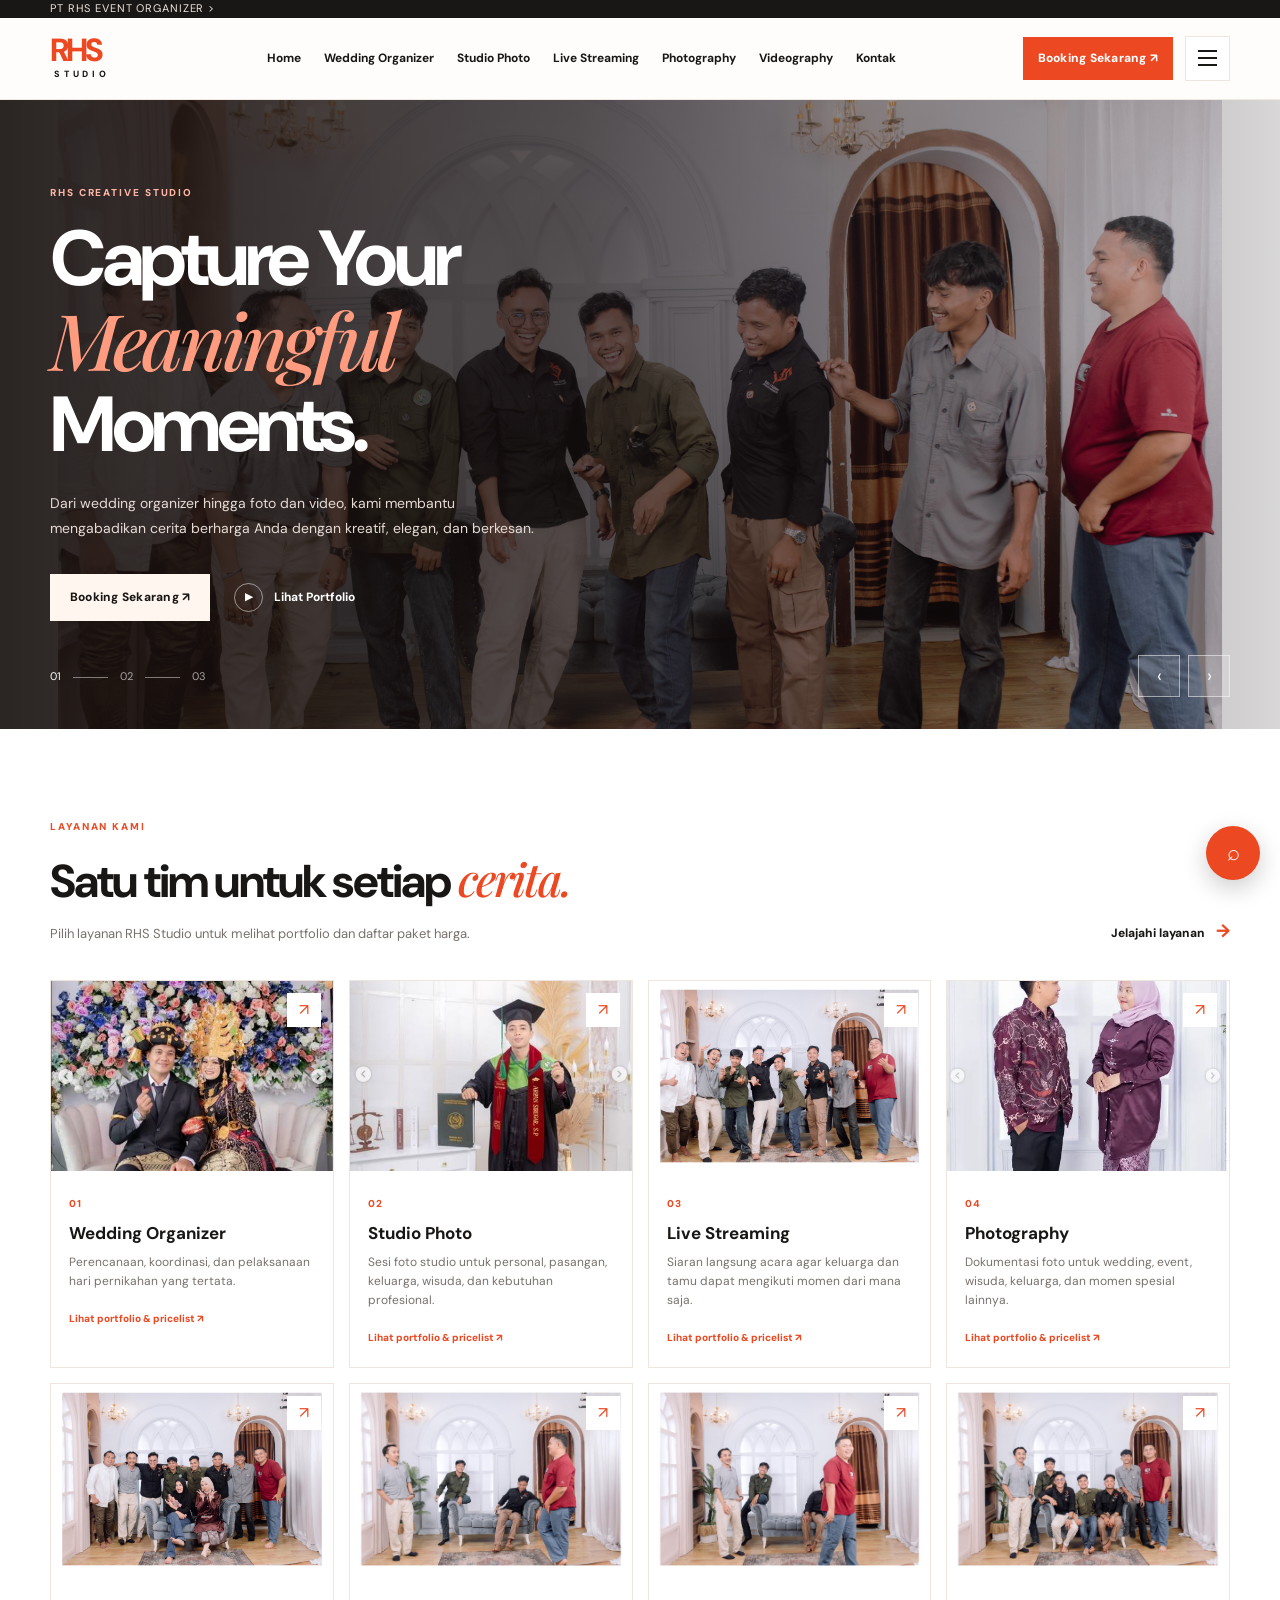
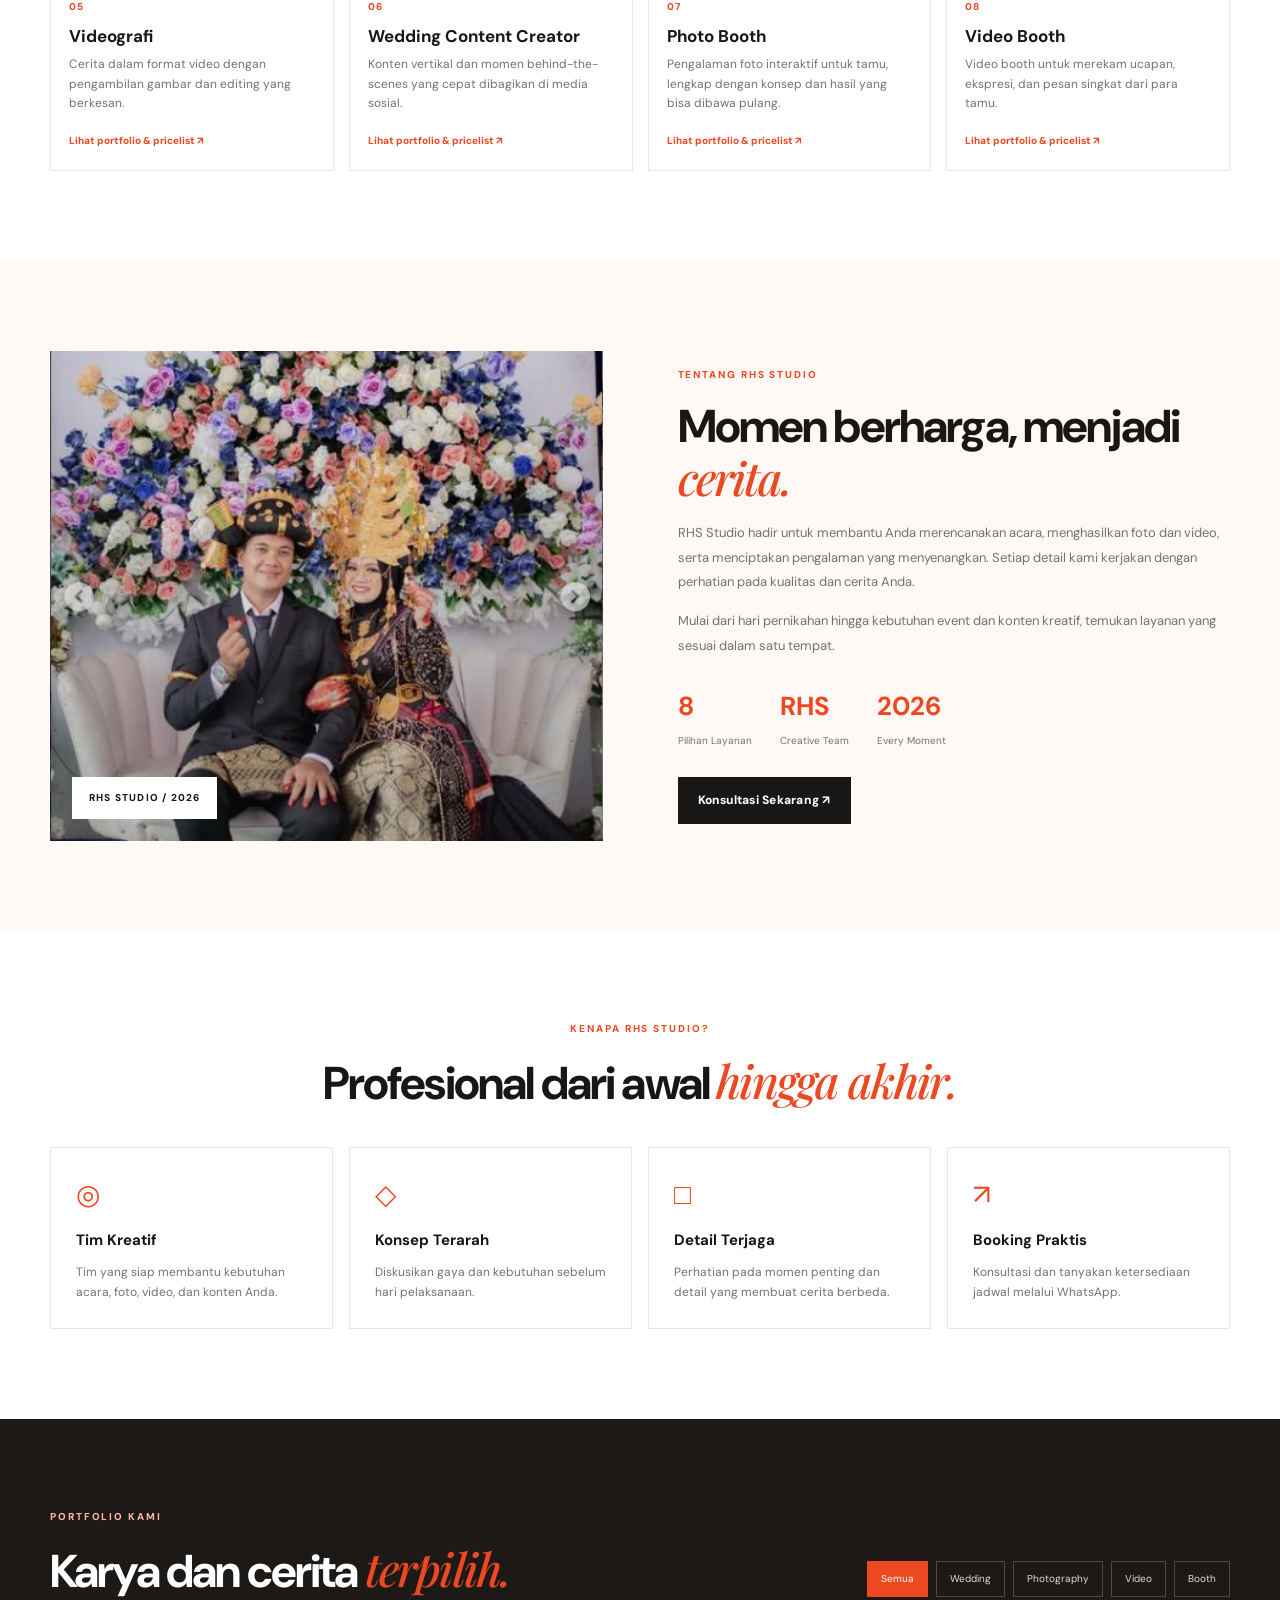
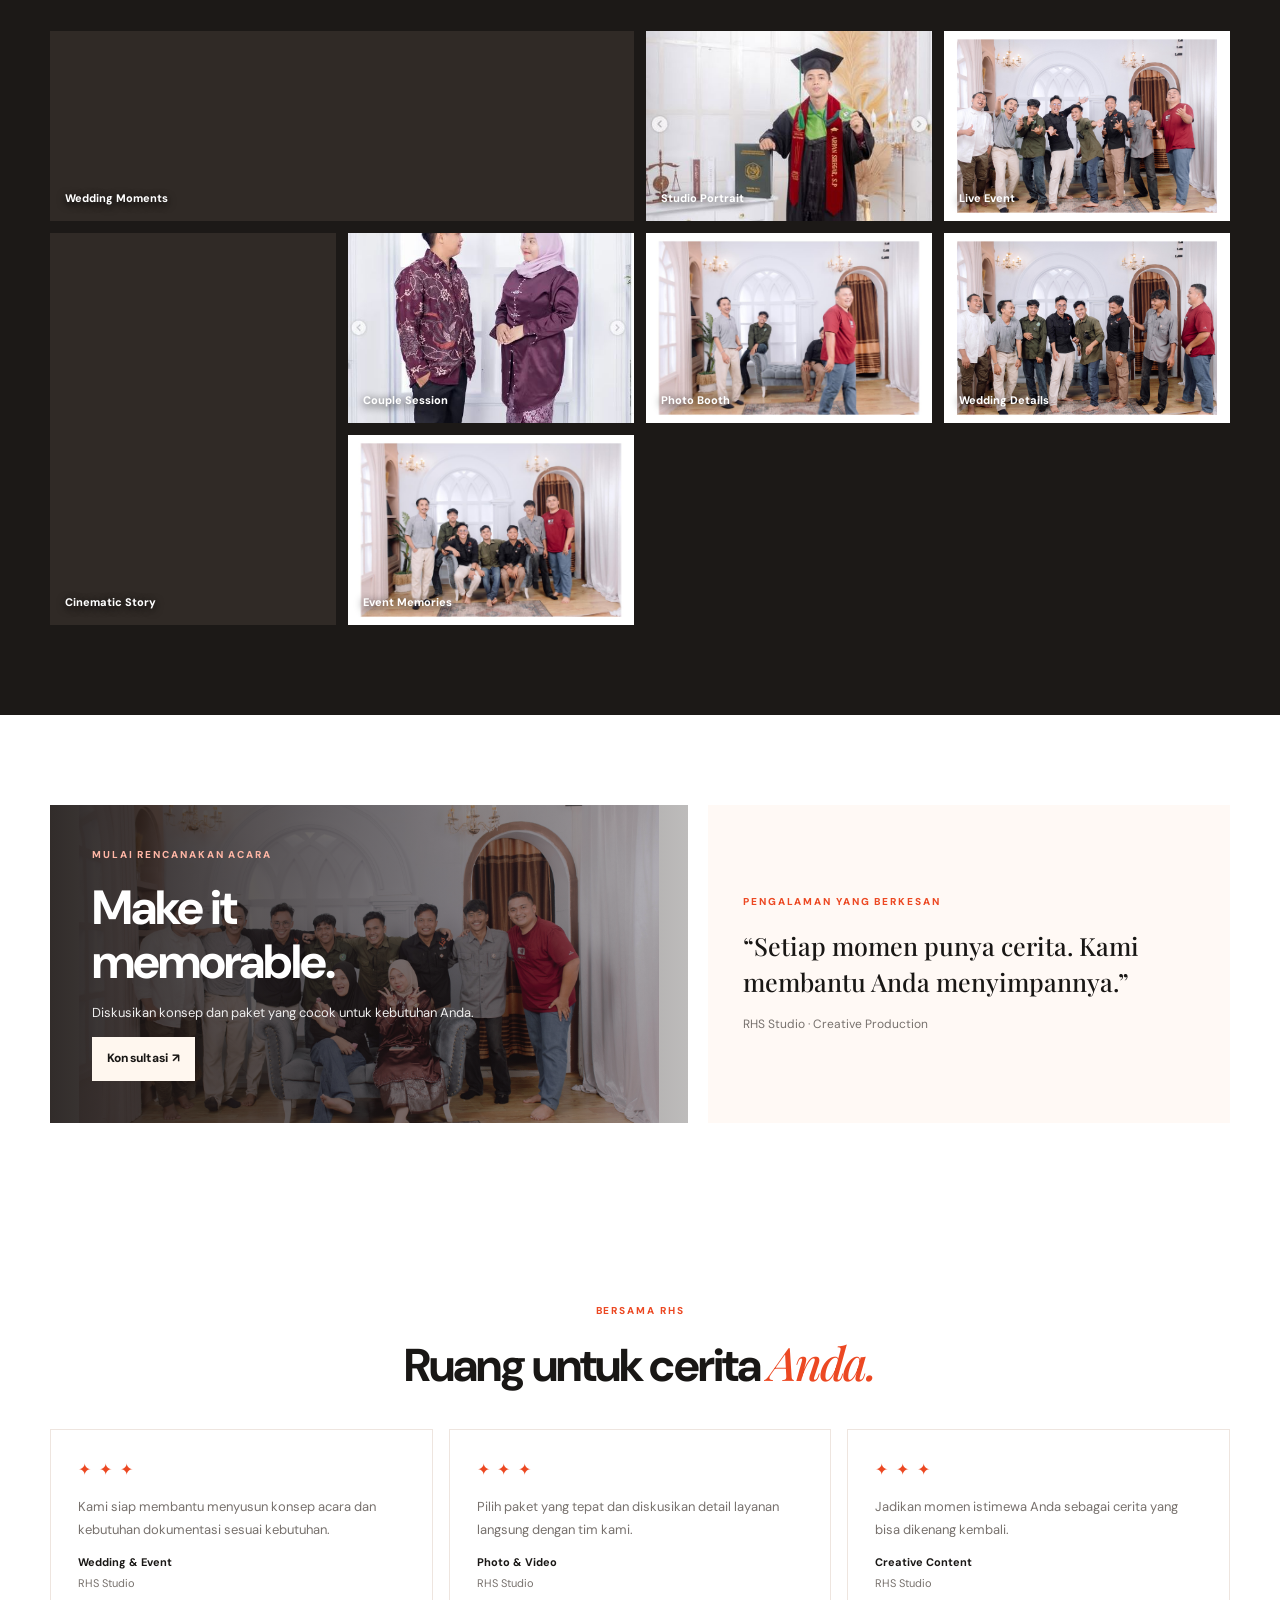
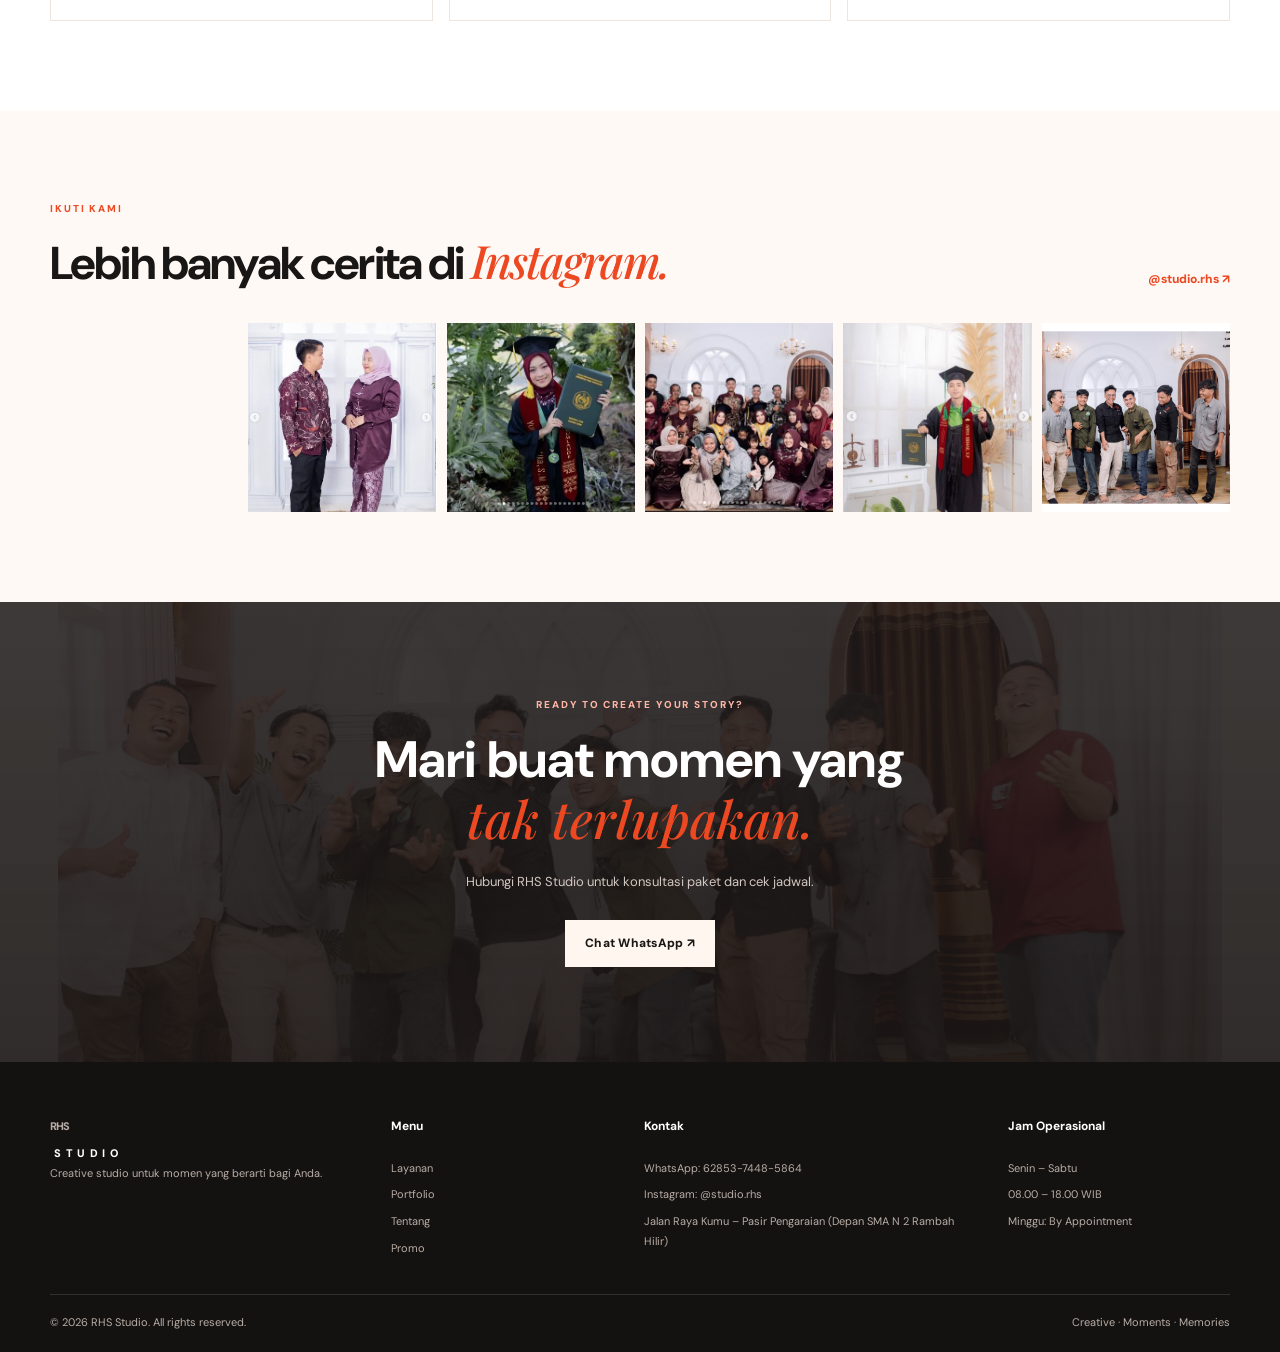
==== commit 51caf439: "Add files via upload" ====
--- a/index.html
+++ b/index.html
@@ -1,296 +1,54 @@
 <!DOCTYPE html>
 <html lang="id">
 <head>
-  <meta charset="UTF-8">
-  <meta name="viewport" content="width=device-width, initial-scale=1.0">
-  <meta name="description" content="RHS Studio - Studio fotografi profesional untuk wedding, family, graduation, couple, personal, product, dan event.">
-  <title>RHS Studio — Capture Your Meaningful Moments</title>
-  <link rel="preconnect" href="https://fonts.googleapis.com">
-  <link rel="preconnect" href="https://fonts.gstatic.com" crossorigin>
-  <link href="https://fonts.googleapis.com/css2?family=DM+Sans:wght@400;500;600;700&family=Playfair+Display:wght@500;600;700&display=swap" rel="stylesheet">
-  <link rel="stylesheet" href="css/style.css">
+<meta charset="UTF-8">
+<meta name="viewport" content="width=device-width, initial-scale=1.0">
+<meta name="description" content="RHS Studio — Wedding Organizer, Studio Photo, Live Streaming, Photography, Videografi, Wedding Content Creator, Photo Booth dan Video Booth.">
+<title>RHS Studio — Capture Your Meaningful Moments</title>
+<link rel="preconnect" href="https://fonts.googleapis.com">
+<link rel="preconnect" href="https://fonts.gstatic.com" crossorigin>
+<link href="https://fonts.googleapis.com/css2?family=DM+Sans:wght@400;500;600;700;800&family=Playfair+Display:wght@500;600;700&display=swap" rel="stylesheet">
+<link rel="stylesheet" href="css/style.css">
 </head>
 <body>
-
-  <div class="topbar">
-    <div class="container topbar-inner">
-      <span>Studio Fotografi Profesional</span>
-      <span>Booking mudah melalui WhatsApp</span>
-    </div>
-  </div>
-
-  <header class="site-header" id="home">
-    <div class="container nav-wrap">
-      <a class="brand" href="#home" aria-label="RHS Studio Home">
-        <span class="brand-main">RHS</span>
-        <span class="brand-sub">STUDIO</span>
-      </a>
-
-      <nav class="desktop-nav" aria-label="Navigasi utama">
-        <a href="#home">Home</a>
-        <a href="#layanan">Layanan</a>
-        <a href="#portfolio">Portfolio</a>
-        <a href="#paket">Paket</a>
-        <a href="#tentang">Tentang</a>
-        <a href="#promo">Promo</a>
-        <a href="#testimoni">Testimoni</a>
-        <a href="#kontak">Kontak</a>
-      </nav>
-
-      <div class="nav-actions">
-        <a class="btn btn-dark btn-small" href="#booking">Booking Sekarang</a>
-        <button class="menu-toggle" id="menuToggle" aria-label="Buka menu" aria-expanded="false">
-          <span></span><span></span><span></span>
-        </button>
-      </div>
-    </div>
-
-    <nav class="mobile-nav" id="mobileNav" aria-label="Navigasi mobile">
-      <a href="#home">Home</a>
-      <a href="#layanan">Layanan</a>
-      <a href="#portfolio">Portfolio</a>
-      <a href="#paket">Paket & Harga</a>
-      <a href="#tentang">Tentang</a>
-      <a href="#promo">Promo</a>
-      <a href="#testimoni">Testimoni</a>
-      <a href="#kontak">Kontak</a>
-      <a class="mobile-booking" href="#booking">Booking Sekarang</a>
-    </nav>
-  </header>
-
-  <main>
-    <section class="hero">
-      <div class="hero-image" role="img" aria-label="Foto pasangan wedding"></div>
-      <div class="hero-overlay"></div>
-      <div class="container hero-content">
-        <div class="hero-copy">
-          <p class="eyebrow light">RHS PHOTOGRAPHY STUDIO</p>
-          <h1>Capture Your<br><em>Meaningful</em><br>Moments.</h1>
-          <p class="hero-text">Kami membantu mengabadikan setiap cerita berharga Anda dalam foto yang elegan, natural, dan tak lekang oleh waktu.</p>
-          <div class="hero-actions">
-            <a class="btn btn-cream" href="#booking">Booking Sekarang <span>↗</span></a>
-            <a class="play-link" href="#portfolio"><span class="play-icon">▶</span> Lihat Portfolio</a>
-          </div>
-        </div>
-        <div class="hero-counter">
-          <span class="active">01</span><i></i><span>02</span><i></i><span>03</span>
-        </div>
-      </div>
-    </section>
-
-    <section class="section services" id="layanan">
-      <div class="container">
-        <div class="section-head">
-          <div>
-            <p class="eyebrow">LAYANAN KAMI</p>
-            <h2>Pilih layanan untuk <em>cerita</em> Anda.</h2>
-            <p class="section-desc">Berbagai pilihan fotografi untuk momen penting, personal, dan kebutuhan profesional Anda.</p>
-          </div>
-          <a class="text-link" href="#portfolio">Lihat semua <span>→</span></a>
-        </div>
-
-        <div class="service-grid">
-          <a class="service-card" href="#booking">
-            <div class="service-img img-wedding"></div>
-            <div class="service-info"><span>01</span><h3>Wedding</h3><p>Abadikan hari istimewa Anda.</p></div>
-          </a>
-          <a class="service-card" href="#booking">
-            <div class="service-img img-family"></div>
-            <div class="service-info"><span>02</span><h3>Family</h3><p>Kehangatan dalam setiap frame.</p></div>
-          </a>
-          <a class="service-card" href="#booking">
-            <div class="service-img img-graduation"></div>
-            <div class="service-info"><span>03</span><h3>Graduation</h3><p>Rayakan pencapaian terbaik Anda.</p></div>
-          </a>
-          <a class="service-card" href="#booking">
-            <div class="service-img img-couple"></div>
-            <div class="service-info"><span>04</span><h3>Couple</h3><p>Cerita cinta dalam setiap jepretan.</p></div>
-          </a>
-          <a class="service-card" href="#booking">
-            <div class="service-img img-personal"></div>
-            <div class="service-info"><span>05</span><h3>Personal</h3><p>Tampil percaya diri di setiap momen.</p></div>
-          </a>
-          <a class="service-card" href="#booking">
-            <div class="service-img img-event"></div>
-            <div class="service-info"><span>06</span><h3>Event</h3><p>Dokumentasi untuk setiap kegiatan spesial.</p></div>
-          </a>
-        </div>
-      </div>
-    </section>
-
-    <section class="about section" id="tentang">
-      <div class="container about-grid">
-        <div class="about-photo">
-          <div class="photo-label">RHS STUDIO / 2026</div>
-        </div>
-        <div class="about-copy">
-          <p class="eyebrow">TENTANG RHS STUDIO</p>
-          <h2>Foto yang bukan sekadar gambar, tetapi <em>cerita.</em></h2>
-          <p>RHS Studio adalah studio fotografi profesional yang berfokus pada kualitas, kreativitas, dan pelayanan yang nyaman. Kami percaya bahwa setiap orang memiliki cerita yang layak diabadikan dengan cara yang istimewa.</p>
-          <p>Mulai dari sesi personal, keluarga, wisuda, couple, produk, hingga event, kami berusaha memberikan pengalaman foto yang rapi, natural, dan berkesan.</p>
-
-          <div class="stats">
-            <div><strong>5+</strong><span>Tahun Pengalaman</span></div>
-            <div><strong>1000+</strong><span>Klien Puas</span></div>
-            <div><strong>24/7</strong><span>Respon Booking</span></div>
-          </div>
-
-          <a class="btn btn-dark" href="#booking">Kenal Lebih Dekat <span>↗</span></a>
-        </div>
-      </div>
-    </section>
-
-    <section class="section features">
-      <div class="container">
-        <div class="center-head">
-          <p class="eyebrow">KENAPA MEMILIH RHS STUDIO?</p>
-          <h2>Pengalaman terbaik dari <em>awal</em> hingga akhir.</h2>
-        </div>
-        <div class="feature-grid">
-          <article class="feature-card"><div class="feature-icon">◎</div><h3>Fotografer Profesional</h3><p>Tim berpengalaman yang mengerti pencahayaan, pose, dan momen.</p></article>
-          <article class="feature-card"><div class="feature-icon">◇</div><h3>Peralatan Lengkap</h3><p>Kualitas hasil foto didukung perlengkapan studio yang memadai.</p></article>
-          <article class="feature-card"><div class="feature-icon">□</div><h3>Studio Nyaman</h3><p>Ruang yang nyaman untuk indoor maupun kebutuhan sesi tertentu.</p></article>
-          <article class="feature-card"><div class="feature-icon">◷</div><h3>Proses Mudah</h3><p>Booking praktis dan komunikasi jelas sebelum sesi dimulai.</p></article>
-        </div>
-      </div>
-    </section>
-
-    <section class="section portfolio" id="portfolio">
-      <div class="container">
-        <div class="section-head portfolio-head">
-          <div>
-            <p class="eyebrow">PORTFOLIO KAMI</p>
-            <h2>Lihat hasil karya <em>terbaik</em> kami.</h2>
-          </div>
-          <div class="filters" role="tablist" aria-label="Filter portfolio">
-            <button class="filter active" data-filter="all">All</button>
-            <button class="filter" data-filter="wedding">Wedding</button>
-            <button class="filter" data-filter="family">Family</button>
-            <button class="filter" data-filter="graduation">Graduation</button>
-            <button class="filter" data-filter="couple">Couple</button>
-            <button class="filter" data-filter="product">Product</button>
-          </div>
-        </div>
-
-        <div class="portfolio-grid" id="portfolioGrid">
-          <div class="portfolio-item wide" data-category="wedding"><div class="portfolio-img p1"></div><span>Wedding</span></div>
-          <div class="portfolio-item" data-category="family"><div class="portfolio-img p2"></div><span>Family</span></div>
-          <div class="portfolio-item" data-category="graduation"><div class="portfolio-img p3"></div><span>Graduation</span></div>
-          <div class="portfolio-item tall" data-category="couple"><div class="portfolio-img p4"></div><span>Couple</span></div>
-          <div class="portfolio-item" data-category="product"><div class="portfolio-img p5"></div><span>personal</span></div>
-          <div class="portfolio-item" data-category="family"><div class="portfolio-img p6"></div><span>Family</span></div>
-          <div class="portfolio-item" data-category="wedding"><div class="portfolio-img p7"></div><span>Wedding</span></div>
-          <div class="portfolio-item" data-category="couple"><div class="portfolio-img p8"></div><span>Couple</span></div>
-          <div class="portfolio-item" data-category="family"><div class="portfolio-img p9"></div><span>familly</span></div>
-        </div>
-      </div>
-    </section>
-
-    <section class="pricing section" id="paket">
-      <div class="container">
-        <div class="section-head pricing-head">
-          <div>
-            <p class="eyebrow light">PAKET & HARGA</p>
-            <h2>Pilih paket sesuai <em>kebutuhan</em> Anda.</h2>
-            <p class="section-desc light-desc">Harga di bawah merupakan contoh dan dapat diganti sesuai paket resmi RHS Studio.</p>
-          </div>
-          <a class="text-link light-link" href="#booking">Lihat semua paket →</a>
-        </div>
-
-        <div class="price-grid">
-          <article class="price-card">
-            <p class="price-label">Paket Basic</p><h3>Rp 750.000</h3>
-            <ul><li>1–2 jam pemotretan</li><li>10 foto pilihan</li><li>1 lokasi</li><li>File digital</li></ul>
-            <a href="#booking" class="price-btn">Pilih Paket</a>
-          </article>
-          <article class="price-card popular">
-            <span class="popular-badge">PALING POPULER</span>
-            <p class="price-label">Paket Standard</p><h3>Rp 1.250.000</h3>
-            <ul><li>2–3 jam pemotretan</li><li>20 foto pilihan</li><li>2 outfit</li><li>File digital</li></ul>
-            <a href="#booking" class="price-btn">Pilih Paket</a>
-          </article>
-          <article class="price-card">
-            <p class="price-label">Paket Premium</p><h3>Rp 2.000.000</h3>
-            <ul><li>4–6 jam pemotretan</li><li>40 foto pilihan</li><li>3 outfit</li><li>Prioritas editing</li></ul>
-            <a href="#booking" class="price-btn">Pilih Paket</a>
-          </article>
-        </div>
-      </div>
-    </section>
-
-    <section class="section promo" id="promo">
-      <div class="container promo-grid">
-        <div class="promo-card">
-          <div class="promo-bg"></div>
-          <div class="promo-content">
-            <p class="eyebrow light">PROMO TERBATAS</p>
-            <h2>Diskon 15%</h2>
-            <p>Untuk booking di bulan ini.</p>
-            <a class="btn btn-cream btn-small" href="#booking">Ambil Promo ↗</a>
-          </div>
-        </div>
-        <div class="testimonial-mini">
-          <p class="eyebrow">APA KATA MEREKA?</p>
-          <h3>“Hasil fotonya sangat memuaskan. Timnya juga profesional dan ramah.”</h3>
-          <div class="reviewer"><div class="avatar">AP</div><div><strong>Andi Pratama</strong><span>Client RHS Studio</span></div></div>
-        </div>
-      </div>
-    </section>
-
-    <section class="section testimonials" id="testimoni">
-      <div class="container">
-        <div class="center-head">
-          <p class="eyebrow">TESTIMONI</p>
-          <h2>Cerita dari mereka yang sudah <em>bersama kami.</em></h2>
-        </div>
-        <div class="testimonial-grid">
-          <article><div class="stars">★★★★★</div><p>“Pelayanannya ramah, hasil fotonya bagus dan proses booking juga sangat mudah.”</p><strong>Rina & Fajar</strong><span>Wedding Session</span></article>
-          <article><div class="stars">★★★★★</div><p>“Fotografernya membantu mengarahkan pose jadi kami yang awalnya kaku bisa lebih santai.”</p><strong>Sarah</strong><span>Graduation Session</span></article>
-          <article><div class="stars">★★★★★</div><p>“Studio nyaman dan hasil editingnya sesuai ekspektasi. Recommended untuk foto keluarga.”</p><strong>Bagus Family</strong><span>Family Session</span></article>
-        </div>
-      </div>
-    </section>
-
-    <section class="section instagram">
-      <div class="container">
-        <div class="section-head">
-          <div><p class="eyebrow">FOLLOW INSTAGRAM KAMI</p><h2>Ikuti <em>cerita</em> terbaru RHS Studio.</h2></div>
-          <a class="text-link" href="#" onclick="return false;">@rhsstudio ↗</a>
-        </div>
-        <div class="ig-grid">
-          <div class="ig-img ig1"></div><div class="ig-img ig2"></div><div class="ig-img ig3"></div>
-          <div class="ig-img ig4"></div><div class="ig-img ig5"></div><div class="ig-img ig6"></div>
-        </div>
-      </div>
-    </section>
-
-    <section class="booking" id="booking">
-      <div class="booking-bg"></div>
-      <div class="container booking-content">
-        <p class="eyebrow light">READY TO CAPTURE YOUR MOMENT?</p>
-        <h2>Sudah siap membuat cerita<br><em>yang tak terlupakan?</em></h2>
-        <p>Hubungi RHS Studio untuk cek jadwal, pilihan paket, dan konsultasi sesi foto Anda.</p>
-        <a class="btn btn-cream" id="whatsappButton" href="#">Chat WhatsApp <span>↗</span></a>
-      </div>
-    </section>
-  </main>
-
-  <footer class="footer" id="kontak">
-    <div class="container footer-grid">
-      <div class="footer-brand">
-        <a class="brand" href="#home"><span class="brand-main">RHS</span><span class="brand-sub">STUDIO</span></a>
-        <p>Studio fotografi untuk mengabadikan momen yang berarti bagi Anda.</p>
-      </div>
-      <div><h4>Menu</h4><a href="#layanan">Layanan</a><a href="#portfolio">Portfolio</a><a href="#paket">Paket</a><a href="#tentang">Tentang</a></div>
-      <div><h4>Kontak</h4><span>WhatsApp: 62851-7952-6502</span><span>Instagram: @studior.rhs</span><span>Alamat: Jalan Raya Kumu - Pasir Pengaraian (Depan SMA N 2 Rambah Hilir)</span></div>
-      <div><h4>Jam Operasional</h4><span>Senin – Sabtu</span><span>09.00 – 20.00 WIB</span><span>Minggu: By Appointment</span></div>
-    </div>
-    <div class="container footer-bottom"><span>© 2026 RHS Studio. All rights reserved.</span><span>Privacy Policy · Terms</span></div>
-  </footer>
-
-  <a class="floating-wa" id="floatingWhatsapp" href="#" aria-label="Chat WhatsApp">⌕</a>
-  <button class="back-top" id="backTop" aria-label="Kembali ke atas">↑</button>
-
-  <script src="js/script.js"></script>
-</body>
-</html>
+<div class="topbar"><div class="container"><span>PT RHS EVENT ORGANIZER</span> ></div></div>
+<header class="site-header" id="home">
+ <div class="container nav-wrap">
+  <a class="brand" href="#home" aria-label="RHS Studio Home"><span class="brand-main">RHS</span><span class="brand-sub">STUDIO</span></a>
+  <nav class="desktop-nav" aria-label="Navigasi utama"><a href="#home">Home</a><a href="#/wedding-organizer">Wedding Organizer</a><a href="#/studio-photo">Studio Photo</a><a href="#/live-streaming"> Live Streaming</a><a href="#/photography">Photography</a>
+  <a href="#/videografi">Videography</a><a href="#kontak">Kontak</a></nav>
+  <div class="nav-actions"><a class="btn btn-small" href="#booking">Booking Sekarang ↗</a><button class="menu-toggle" id="menuToggle" aria-label="Buka menu" aria-expanded="false"><span></span><span></span><span></span></button></div>
+ </div>
+ <nav class="mobile-nav" id="mobileNav" aria-label="Menu dan shortcut halaman">
+  <a href="#home">Home</a><a href="#layanan">Layanan</a><a href="#portfolio">Portfolio</a><a href="#tentang">Tentang RHS</a><a href="#promo">Promo</a><a href="#testimoni">Testimoni</a><a href="#kontak">Kontak</a>
+  <span class="nav-group-title">SHORTCUT LAYANAN</span>
+  <a href="#/wedding-organizer">· Wedding Organizer</a><a href="#/studio-photo">· Studio Photo</a>
+  <a href="#/live-streaming">· Live Streaming</a><a href="#/photography">· Photography</a>
+  <a href="#/videografi">· Videography</a><a href="#/wedding-content-creator">· Wedding Content Creator</a>
+  <a href="#/photo-booth">· PhotoBooth</a><a href="#/video-booth">· VideoBooth</a>
+  <a class="mobile-booking" href="#booking">Booking / WhatsApp ↗</a>
+ </nav>
+</header>
+<main id="app">
+<section class="hero" id="hero">
+ <div class="hero-slider">
+  <div class="hero-slide active" style="background-image:url('assets/images/2.jpg')"></div>
+  <div class="hero-slide" style="background-image:url('assets/images/4.jpg')"></div>
+  <div class="hero-slide" style="background-image:url('assets/images/3.jpg')"></div>
+ </div><div class="hero-overlay"></div>
+ <div class="container hero-content"><p class="eyebrow light">RHS CREATIVE STUDIO</p><h1>Capture Your<br><em>Meaningful</em><br>Moments.</h1><p class="hero-text">Dari wedding organizer hingga foto dan video, kami membantu mengabadikan cerita berharga Anda dengan kreatif, elegan, dan berkesan.</p><div class="hero-actions"><a class="btn btn-cream" href="#booking">Booking Sekarang ↗</a><a class="play-link" href="#portfolio"><span class="play-icon">▶</span> Lihat Portfolio</a></div></div>
+ <div class="hero-counter"><span class="active">01</span><i></i><span>02</span><i></i><span>03</span></div><div class="hero-arrows"><button type="button" id="heroPrev" aria-label="Foto sebelumnya">‹</button><button type="button" id="heroNext" aria-label="Foto berikutnya">›</button></div>
+</section>
+<section class="section" id="layanan"><div class="container"><div class="section-head"><div><p class="eyebrow">LAYANAN KAMI</p><h2>Satu tim untuk setiap <em>cerita.</em></h2><p class="section-desc">Pilih layanan RHS Studio untuk melihat portfolio dan daftar paket harga.</p></div><a class="text-link" href="#/wedding-organizer">Jelajahi layanan <span>→</span></a></div><div class="service-grid" id="serviceGrid"></div></div></section>
+<section class="about section" id="tentang"><div class="container about-grid"><div class="about-photo"></div><div class="about-copy"><p class="eyebrow">TENTANG RHS STUDIO</p><h2>Momen berharga, menjadi <em>cerita.</em></h2><p>RHS Studio hadir untuk membantu Anda merencanakan acara, menghasilkan foto dan video, serta menciptakan pengalaman yang menyenangkan. Setiap detail kami kerjakan dengan perhatian pada kualitas dan cerita Anda.</p><p>Mulai dari hari pernikahan hingga kebutuhan event dan konten kreatif, temukan layanan yang sesuai dalam satu tempat.</p><div class="stats"><div><strong>8</strong><span>Pilihan Layanan</span></div><div><strong>RHS</strong><span>Creative Team</span></div><div><strong>2026</strong><span>Every Moment</span></div></div><a class="btn btn-dark" href="#booking">Konsultasi Sekarang ↗</a></div></div></section>
+<section class="section"><div class="container"><div class="center-head"><p class="eyebrow">KENAPA RHS STUDIO?</p><h2>Profesional dari awal <em>hingga akhir.</em></h2></div><div class="feature-grid"><article class="feature-card"><div class="feature-icon">◎</div><h3>Tim Kreatif</h3><p>Tim yang siap membantu kebutuhan acara, foto, video, dan konten Anda.</p></article><article class="feature-card"><div class="feature-icon">◇</div><h3>Konsep Terarah</h3><p>Diskusikan gaya dan kebutuhan sebelum hari pelaksanaan.</p></article><article class="feature-card"><div class="feature-icon">□</div><h3>Detail Terjaga</h3><p>Perhatian pada momen penting dan detail yang membuat cerita berbeda.</p></article><article class="feature-card"><div class="feature-icon">↗</div><h3>Booking Praktis</h3><p>Konsultasi dan tanyakan ketersediaan jadwal melalui WhatsApp.</p></article></div></div></section>
+<section class="section portfolio" id="portfolio"><div class="container"><div class="section-head portfolio-head"><div><p class="eyebrow light">PORTFOLIO KAMI</p><h2>Karya dan cerita <em>terpilih.</em></h2></div><div class="filters" id="homeFilters"><button class="filter active" data-filter="all">Semua</button><button class="filter" data-filter="wedding">Wedding</button><button class="filter" data-filter="photo">Photography</button><button class="filter" data-filter="video">Video</button><button class="filter" data-filter="booth">Booth</button></div></div><div class="portfolio-grid" id="homePortfolio"></div></div></section>
+<section class="section promo" id="promo"><div class="container promo-grid"><div class="promo-card"><div><p class="eyebrow light">MULAI RENCANAKAN ACARA</p><h2>Make it<br>memorable.</h2><p>Diskusikan konsep dan paket yang cocok untuk kebutuhan Anda.</p><a class="btn btn-cream btn-small" href="#booking">Konsultasi ↗</a></div></div><div class="testimonial-mini"><p class="eyebrow">PENGALAMAN YANG BERKESAN</p><h3>“Setiap momen punya cerita. Kami membantu Anda menyimpannya.”</h3><p class="muted">RHS Studio · Creative Production</p></div></div></section>
+<section class="section" id="testimoni"><div class="container"><div class="center-head"><p class="eyebrow">BERSAMA RHS</p><h2>Ruang untuk cerita <em>Anda.</em></h2></div><div class="testimonial-grid"><article><div class="stars">✦ ✦ ✦</div><p>Kami siap membantu menyusun konsep acara dan kebutuhan dokumentasi sesuai kebutuhan.</p><strong>Wedding & Event</strong><span>RHS Studio</span></article><article><div class="stars">✦ ✦ ✦</div><p>Pilih paket yang tepat dan diskusikan detail layanan langsung dengan tim kami.</p><strong>Photo & Video</strong><span>RHS Studio</span></article><article><div class="stars">✦ ✦ ✦</div><p>Jadikan momen istimewa Anda sebagai cerita yang bisa dikenang kembali.</p><strong>Creative Content</strong><span>RHS Studio</span></article></div></div></section>
+<section class="section instagram"><div class="container"><div class="section-head"><div><p class="eyebrow">IKUTI KAMI</p><h2>Lebih banyak cerita di <em>Instagram.</em></h2></div><a class="instagram-link" href="https://www.instagram.com/studio.rhs/" target="_blank" rel="noopener"> @studio.rhs ↗</a></div><div class="ig-grid" id="igGrid"></div></div></section>
+<section class="booking" id="booking"><div class="booking-bg"></div><div class="container booking-content"><p class="eyebrow light">READY TO CREATE YOUR STORY?</p><h2>Mari buat momen yang<br><em>tak terlupakan.</em></h2><p>Hubungi RHS Studio untuk konsultasi paket dan cek jadwal.</p><a class="btn btn-cream" id="whatsappButton" href="https://wa.me/6285374485864" target="_blank" rel="noopener">Chat WhatsApp ↗</a></div></section>
+</main>
+<footer class="footer" id="kontak"><div class="container footer-grid"><div class="footer-brand"><a class="brand" href="#home"><span class="brand-main">RHS</span><span class="brand-sub">STUDIO</span></a><p>Creative studio untuk momen yang berarti bagi Anda.</p></div><div><h4>Menu</h4><a href="#layanan">Layanan</a><a href="#portfolio">Portfolio</a><a href="#tentang">Tentang</a><a href="#promo">Promo</a></div><div><h4>Kontak</h4><span>WhatsApp: 62853-7448-5864</span><span>Instagram: @studio.rhs</span><span>Jalan Raya Kumu – Pasir Pengaraian (Depan SMA N 2 Rambah Hilir)</span></div><div><h4>Jam Operasional</h4><span>Senin – Sabtu</span><span>08.00 – 18.00 WIB</span><span>Minggu: By Appointment</span></div></div><div class="container footer-bottom"><span>© 2026 RHS Studio. All rights reserved.</span><span>Creative · Moments · Memories</span></div></footer>
+<a class="floating-wa" href="https://wa.me/6285374485864" target="_blank" rel="noopener" aria-label="Chat WhatsApp">⌕</a>
+<script src="js/script.js"></script>
+</body></html>
--- a/css/style.css
+++ b/css/style.css
@@ -1,252 +1,691 @@
-:root{
-  --ink:#181716;--paper:#f5f2ed;--white:#fff;--muted:#77736d;--line:#ded9d1;
-  --accent:#b59670;--accent-dark:#846b4f;--dark:#171717;--dark2:#23211f;
-  --radius:18px;--shadow:0 16px 45px rgba(20,18,16,.10);
-}
-*{box-sizing:border-box;margin:0;padding:0}
-html{scroll-behavior:smooth}
-body{font-family:"DM Sans",Arial,sans-serif;background:var(--white);color:var(--ink);line-height:1.6;overflow-x:hidden}
-a{text-decoration:none;color:inherit}
-button{font:inherit}
-.container{width:min(1180px,calc(100% - 40px));margin:auto}
-.topbar{background:#111;color:#d8d3cb;font-size:11px;letter-spacing:.08em}
-.topbar-inner{display:flex;justify-content:space-between;padding:7px 0}
-.site-header{position:relative;background:#fff;z-index:50;border-bottom:1px solid rgba(0,0,0,.05)}
-.nav-wrap{min-height:76px;display:flex;align-items:center;gap:30px}
-.brand{display:inline-flex;flex-direction:column;line-height:.78;min-width:72px}
-.brand-main{font-family:"Playfair Display",serif;font-size:27px;font-weight:700;letter-spacing:.08em}
-.brand-sub{font-size:8px;letter-spacing:.43em;margin-left:2px;margin-top:7px}
-.desktop-nav{display:flex;align-items:center;justify-content:center;gap:24px;flex:1}
-.desktop-nav a{font-size:12px;color:#4c4945;transition:.25s}
-.desktop-nav a:hover{color:#9a7855}
-.nav-actions{display:flex;align-items:center;gap:12px}
-.btn{display:inline-flex;align-items:center;justify-content:center;gap:12px;padding:13px 20px;border-radius:999px;font-size:12px;font-weight:700;transition:.25s;border:1px solid transparent}
-.btn:hover{transform:translateY(-2px)}
-.btn-dark{background:var(--dark);color:#fff}
-.btn-cream{background:#eee4d7;color:#1c1917}
-.btn-small{padding:10px 16px;font-size:11px}
-.menu-toggle{display:none;border:0;background:none;width:42px;height:42px;cursor:pointer}
-.menu-toggle span{display:block;width:22px;height:2px;background:#1d1b19;margin:5px auto;transition:.2s}
-.mobile-nav{display:none}
-
-.hero{min-height:690px;position:relative;color:#fff;display:flex;align-items:center;overflow:hidden;background:#26221f}
-.hero-image,.hero-overlay{position:absolute;inset:0}
-.hero-image{background:
-linear-gradient(90deg,rgba(16,14,12,.15),rgba(16,14,12,.03)),
-url("../assets/images/4.jpg") center/cover}
-.hero-overlay{background:linear-gradient(90deg,rgba(13,12,11,.75) 0%,rgba(13,12,11,.42) 46%,rgba(13,12,11,.08) 100%)}
-.hero-content{position:relative;z-index:1;min-height:690px;display:flex;align-items:center;justify-content:space-between}
-.hero-copy{max-width:590px;padding:70px 0}
-.eyebrow{font-size:10px;letter-spacing:.18em;font-weight:700;color:#8a735d;margin-bottom:13px}
-.eyebrow.light{color:#d6c6b2}
-.hero h1{font-family:"Playfair Display",serif;font-size:clamp(48px,6vw,76px);line-height:.99;font-weight:500;letter-spacing:-.03em;margin-bottom:24px}
-h1 em,h2 em{font-style:italic;font-weight:500}
-.hero-text{max-width:490px;color:#ddd7cf;font-size:14px;margin-bottom:32px}
-.hero-actions{display:flex;align-items:center;gap:24px}
-.play-link{font-size:12px;display:flex;align-items:center;gap:10px}
-.play-icon{width:36px;height:36px;border:1px solid rgba(255,255,255,.65);border-radius:50%;display:grid;place-items:center;font-size:10px;padding-left:2px}
-.hero-counter{align-self:flex-end;margin-bottom:45px;display:flex;align-items:center;gap:10px;font-size:10px}
-.hero-counter i{width:18px;height:1px;background:rgba(255,255,255,.4)}
-.hero-counter .active{font-weight:700}
-
-.section{padding:95px 0}
-.section-head{display:flex;align-items:flex-end;justify-content:space-between;gap:30px;margin-bottom:38px}
-.section-head h2,.center-head h2{font-family:"Playfair Display",serif;font-size:clamp(32px,4vw,47px);line-height:1.08;font-weight:500;letter-spacing:-.025em}
-.section-desc{max-width:580px;color:var(--muted);font-size:13px;margin-top:10px}
-.text-link{font-size:12px;font-weight:700;white-space:nowrap}
-.text-link span{margin-left:6px}
-.service-grid{display:grid;grid-template-columns:repeat(6,1fr);gap:14px}
-.service-card{min-width:0;position:relative;border-radius:var(--radius);overflow:hidden;background:#222;color:#fff;aspect-ratio:.73;isolation:isolate}
-.service-img{position:absolute;inset:0;background-size:cover;background-position:center;transition:transform .5s}
-.service-card:hover .service-img{transform:scale(1.06)}
-.service-card:after{content:"";position:absolute;inset:0;background:linear-gradient(transparent 35%,rgba(0,0,0,.82))}
-.service-info{position:absolute;z-index:2;left:18px;right:18px;bottom:18px}
-.service-info span{font-size:9px;opacity:.7}
-.service-info h3{font-family:"Playfair Display",serif;font-size:23px;font-weight:500}
-.service-info p{font-size:10px;color:#ddd;line-height:1.4}
-.img-wedding,.p1,.ig1{background-image:url("../assets/images/wedding.JPG")}
-.img-family,.p2,.ig2{background-image:url("../assets/images/familly.JPG")}
-.img-graduation,.p3,.ig3{background-image:url("../assets/images/graduation.JPG")}
-.img-couple,.p4,.ig4{background-image:url("../assets/images/couple.JPG")}
-.img-personal,.p5,.ig5{background-image:url("../assets/images/personal.JPG")}
-.img-event,.p6,.ig6{background-image:url("../assets/images/7.jpeg")}
-.p7{background-image:url("../assets/images/8.jpeg")}
-.p8{background-image:url("../assets/images/9.jpeg")}
-.p9{background-image:url("../assets/images/16.jpeg")}
-.about{background:var(--paper)}
-.about-grid{display:grid;grid-template-columns:1.05fr .95fr;gap:70px;align-items:center}
-.about-photo{min-height:520px;border-radius:24px;background:url("../assets/images/3.jpg") center/cover;position:relative}
-.photo-label{position:absolute;bottom:18px;left:18px;background:rgba(20,18,16,.78);color:#fff;padding:9px 12px;border-radius:999px;font-size:9px;letter-spacing:.12em}
-.about-copy h2{font-family:"Playfair Display",serif;font-size:clamp(35px,4vw,53px);line-height:1.08;font-weight:500;margin-bottom:22px}
-.about-copy>p{color:#68645e;font-size:13px;margin-bottom:14px;max-width:580px}
-.stats{display:flex;gap:38px;border-top:1px solid var(--line);border-bottom:1px solid var(--line);padding:20px 0;margin:28px 0}
-.stats div{display:flex;flex-direction:column}
-.stats strong{font-family:"Playfair Display",serif;font-size:25px;font-weight:500}
-.stats span{font-size:10px;color:var(--muted)}
-
-.center-head{text-align:center;max-width:650px;margin:0 auto 42px}
-.feature-grid{display:grid;grid-template-columns:repeat(4,1fr);gap:1px;background:var(--line);border:1px solid var(--line)}
-.feature-card{background:#fff;padding:32px 25px;min-height:190px}
-.feature-icon{width:40px;height:40px;border:1px solid #cfc8bf;border-radius:50%;display:grid;place-items:center;margin-bottom:22px;font-size:19px}
-.feature-card h3{font-size:14px;margin-bottom:8px}
-.feature-card p{font-size:11px;color:var(--muted)}
-
-.portfolio{background:#faf9f7}
-.portfolio-head{align-items:flex-end}
-.filters{display:flex;gap:7px;flex-wrap:wrap;justify-content:flex-end}
-.filter{background:#fff;border:1px solid var(--line);border-radius:999px;padding:8px 13px;font-size:10px;cursor:pointer;color:#6c6862}
-.filter.active,.filter:hover{background:#1c1b19;color:#fff;border-color:#1c1b19}
-.portfolio-grid{display:grid;grid-template-columns:repeat(4,1fr);grid-auto-rows:240px;gap:12px}
-.portfolio-item{position:relative;border-radius:15px;overflow:hidden;background:#ddd;cursor:pointer}
-.portfolio-item.wide{grid-column:span 2}
-.portfolio-item.tall{grid-row:span 2}
-.portfolio-img{position:absolute;inset:0;background-size:cover;background-position:center;transition:.5s}
-.portfolio-item:hover .portfolio-img{transform:scale(1.05)}
-.portfolio-item:after{content:"";position:absolute;inset:45% 0 0;background:linear-gradient(transparent,rgba(0,0,0,.65))}
-.portfolio-item>span{position:absolute;z-index:2;left:16px;bottom:13px;color:#fff;font-size:11px}
-
-.pricing{background:var(--dark);color:#fff}
-.pricing-head{align-items:flex-end}
-.pricing h2{font-family:"Playfair Display",serif;font-size:clamp(34px,4vw,49px);font-weight:500;line-height:1.08}
-.light-desc{color:#aaa49b}
-.light-link{color:#ddd}
-.price-grid{display:grid;grid-template-columns:repeat(3,1fr);gap:15px}
-.price-card{background:#f8f6f2;color:#201e1b;border-radius:18px;padding:27px;position:relative}
-.price-card.popular{background:#d6c1a7}
-.popular-badge{position:absolute;right:16px;top:16px;background:#201e1b;color:#fff;border-radius:999px;padding:5px 9px;font-size:8px;letter-spacing:.08em}
-.price-label{font-size:11px;color:#726d65;margin-bottom:5px}
-.price-card h3{font-family:"Playfair Display",serif;font-size:31px;font-weight:500;margin-bottom:22px}
-.price-card ul{list-style:none;border-top:1px solid #ddd7ce;padding-top:15px;margin-bottom:25px}
-.price-card li{font-size:11px;padding:5px 0;color:#625e58}
-.price-card li:before{content:"✓";margin-right:9px;color:#9a7955}
-.price-btn{display:flex;justify-content:center;background:#201e1b;color:#fff;padding:11px;border-radius:999px;font-size:10px;font-weight:700}
-
-.promo-grid{display:grid;grid-template-columns:1.1fr .9fr;gap:18px}
-.promo-card{height:310px;border-radius:20px;overflow:hidden;position:relative;background:#222;color:#fff}
-.promo-bg{position:absolute;inset:0;background:url("../assets/images/11.jpeg") center/cover}
-.promo-card:after{content:"";position:absolute;inset:0;background:linear-gradient(90deg,rgba(17,15,13,.8),rgba(17,15,13,.1))}
-.promo-content{position:absolute;z-index:2;left:35px;top:50%;transform:translateY(-50%)}
-.promo-content h2{font-family:"Playfair Display",serif;font-size:45px;font-weight:500}
-.promo-content p:not(.eyebrow){font-size:13px;margin-bottom:18px}
-.testimonial-mini{background:var(--paper);border-radius:20px;padding:42px;display:flex;flex-direction:column;justify-content:center}
-.testimonial-mini h3{font-family:"Playfair Display",serif;font-size:27px;line-height:1.25;font-weight:500;margin:5px 0 27px}
-.reviewer{display:flex;align-items:center;gap:12px}
-.avatar{width:40px;height:40px;border-radius:50%;display:grid;place-items:center;background:#cdb99f;font-size:11px;font-weight:700}
-.reviewer strong,.reviewer span{display:block;font-size:11px}
-.reviewer span{color:#888}
-
-.testimonial-grid{display:grid;grid-template-columns:repeat(3,1fr);gap:15px}
-.testimonial-grid article{border:1px solid var(--line);padding:30px;border-radius:18px}
-.stars{letter-spacing:3px;font-size:11px;color:#9b7955;margin-bottom:20px}
-.testimonial-grid p{font-family:"Playfair Display",serif;font-size:19px;line-height:1.4;margin-bottom:25px}
-.testimonial-grid strong,.testimonial-grid span{display:block;font-size:11px}
-.testimonial-grid span{color:var(--muted);margin-top:3px}
-
-.ig-grid{display:grid;grid-template-columns:repeat(6,1fr);gap:10px}
-.ig-img{aspect-ratio:1;background-size:cover;background-position:center;border-radius:10px;filter:saturate(.9)}
-
-.booking{position:relative;color:#fff;text-align:center;min-height:440px;display:grid;place-items:center;overflow:hidden}
-.booking-bg{position:absolute;inset:0;background:url("../assets/images/16.jpeg") center/cover}
-.booking-bg:after{content:"";position:absolute;inset:0;background:rgba(16,14,12,.68)}
-.booking-content{position:relative;z-index:1}
-.booking h2{font-family:"Playfair Display",serif;font-size:clamp(38px,5vw,62px);line-height:1.05;font-weight:500;margin-bottom:16px}
-.booking p:not(.eyebrow){max-width:570px;margin:0 auto 26px;color:#d7d2ca;font-size:13px}
-
-.footer{background:#171615;color:#d9d5cf;padding:60px 0 25px}
-.footer-grid{display:grid;grid-template-columns:1.6fr 1fr 1.4fr 1fr;gap:45px}
-.footer .brand-main{color:#fff}
-.footer-brand p{font-size:11px;color:#98938b;max-width:270px;margin-top:22px}
-.footer h4{font-size:11px;text-transform:uppercase;letter-spacing:.14em;margin-bottom:18px;color:#fff}
-.footer-grid>div:not(.footer-brand){display:flex;flex-direction:column;gap:8px}
-.footer-grid a,.footer-grid span{font-size:10px;color:#98938b}
-.footer-grid a:hover{color:#fff}
-.footer-bottom{border-top:1px solid #373532;margin-top:45px;padding-top:18px;display:flex;justify-content:space-between;font-size:9px;color:#77736d}
-
-.floating-wa{position:fixed;right:20px;bottom:20px;width:52px;height:52px;border-radius:50%;background:#25d366;color:#fff;display:grid;place-items:center;font-size:25px;box-shadow:0 10px 25px rgba(0,0,0,.2);z-index:60}
-.back-top{position:fixed;right:20px;bottom:82px;width:40px;height:40px;border-radius:50%;border:1px solid #ddd;background:#fff;z-index:59;display:none;cursor:pointer;font-size:16px}
-.back-top.show{display:block}
-
-@media(max-width:1050px){
-  .desktop-nav{gap:14px}
-  .desktop-nav a{font-size:11px}
-  .service-grid{grid-template-columns:repeat(3,1fr)}
-  .service-card{aspect-ratio:1.15}
-  .about-grid{gap:40px}
-  .portfolio-grid{grid-auto-rows:210px}
-}
-@media(max-width:800px){
-  .container{width:min(100% - 28px,680px)}
-  .topbar-inner span:last-child{display:none}
-  .topbar-inner{justify-content:center}
-  .nav-wrap{min-height:68px}
-  .desktop-nav,.nav-actions .btn{display:none}
-  .menu-toggle{display:block}
-  .mobile-nav{display:flex;max-height:0;overflow:hidden;flex-direction:column;background:#fff;padding:0 14px;transition:max-height .3s ease,border .3s}
-  .mobile-nav.open{max-height:520px;border-top:1px solid #eee;padding:8px 14px 16px}
-  .mobile-nav a{padding:12px 8px;border-bottom:1px solid #eee;font-size:13px}
-  .mobile-nav .mobile-booking{background:#1b1a18;color:#fff;text-align:center;border-radius:999px;margin-top:10px;border:0}
-  .hero,.hero-content{min-height:690px}
-  .hero-image{background-position:58% center}
-  .hero-overlay{background:linear-gradient(90deg,rgba(12,11,10,.82),rgba(12,11,10,.28))}
-  .hero-copy{padding-top:80px;align-self:flex-start}
-  .hero h1{font-size:clamp(45px,13vw,67px)}
-  .hero-text{font-size:13px}
-  .hero-counter{position:absolute;right:0;bottom:28px;margin:0}
-  .section{padding:70px 0}
-  .section-head{align-items:flex-start;flex-direction:column;margin-bottom:28px}
-  .section-head .text-link{align-self:flex-start}
-  .service-grid{grid-template-columns:repeat(2,1fr);gap:10px}
-  .service-card{aspect-ratio:.85}
-  .service-info{left:14px;right:14px;bottom:14px}
-  .service-info h3{font-size:21px}
-  .about-grid{grid-template-columns:1fr;gap:30px}
-  .about-photo{min-height:390px}
-  .stats{gap:25px}
-  .feature-grid{grid-template-columns:1fr 1fr}
-  .feature-card{padding:24px 18px;min-height:175px}
-  .portfolio-head{gap:20px}
-  .filters{justify-content:flex-start}
-  .portfolio-grid{grid-template-columns:1fr 1fr;grid-auto-rows:190px}
-  .portfolio-item.wide{grid-column:span 2}
-  .portfolio-item.tall{grid-row:span 2}
-  .price-grid{grid-template-columns:1fr}
-  .price-card{padding:25px}
-  .promo-grid{grid-template-columns:1fr}
-  .promo-card{height:280px}
-  .testimonial-grid{grid-template-columns:1fr}
-  .ig-grid{grid-template-columns:repeat(3,1fr)}
-  .booking{min-height:390px}
-  .footer-grid{grid-template-columns:1fr 1fr;gap:30px}
-}
-@media(max-width:480px){
-  .container{width:calc(100% - 24px)}
-  .brand-main{font-size:24px}
-  .hero,.hero-content{min-height:650px}
-  .hero-copy{padding-top:62px}
-  .hero h1{font-size:45px}
-  .hero-text{max-width:330px}
-  .hero-actions{flex-direction:column;align-items:flex-start;gap:16px}
-  .service-grid{grid-template-columns:1fr 1fr}
-  .service-card{aspect-ratio:.72}
-  .service-info h3{font-size:19px}
-  .service-info p{font-size:9px}
-  .about-photo{min-height:310px}
-  .about-copy h2{font-size:36px}
-  .stats{gap:16px;justify-content:space-between}
-  .stats strong{font-size:21px}
-  .stats span{font-size:9px}
-  .feature-grid{grid-template-columns:1fr}
-  .feature-card{min-height:auto}
-  .portfolio-grid{grid-auto-rows:150px;gap:8px}
-  .filter{padding:7px 10px}
-  .promo-content{left:24px}
-  .promo-content h2{font-size:38px}
-  .testimonial-mini{padding:28px}
-  .testimonial-mini h3{font-size:23px}
-  .ig-grid{gap:6px}
-  .booking h2{font-size:38px}
-  .footer-grid{grid-template-columns:1fr}
-  .footer-bottom{flex-direction:column;gap:8px}
-  .floating-wa{right:14px;bottom:14px}
-  .back-top{right:14px;bottom:75px}
-}
+ :root{--orange:#ec4822;--ink:#191715;--muted:#77716d;--cream:#fff9f5;--line:#eee5df;--white:#fff;--shadow:0 18px 50px #25150f12}
+*{box-sizing:border-box;margin:0;padding:0}html{scroll-behavior:smooth;scroll-padding-top:90px}body{font-family:"DM Sans",sans-serif;color:var(--ink);background:#fff;line-height:1.6;overflow-x:hidden}a{color:inherit;text-decoration:none}button{font:inherit;cursor:pointer}.container{width:min(1180px,calc(100% - 44px));margin:auto}.topbar{background:var(--ink);color:#eee4dd;font-size:11px;letter-spacing:.08em}.topbar-inner{display:flex;justify-content:space-between;padding:9px 0}.site-header{height:82px;position:sticky;top:0;z-index:50;background:#fffdfbf2;backdrop-filter:blur(14px);border-bottom:1px solid #eee8e3}.nav-wrap{height:100%;display:flex;align-items:center;justify-content:space-between;gap:22px}.brand{display:flex;flex-direction:column;line-height:.85;min-width:90px}.brand-main{font-size:32px;font-weight:800;letter-spacing:-.09em;color:var(--orange)}.brand-sub{font-size:9px;letter-spacing:.42em;font-weight:800;margin:7px 0 0 4px}.footer .brand-sub{color:white}.desktop-nav{display:flex;align-items:center;gap:23px;font-size:12px;font-weight:700}.desktop-nav a:hover,.mobile-nav a:hover{color:var(--orange)}.nav-actions{display:flex;align-items:center;gap:12px}.btn{border:0;display:inline-flex;align-items:center;justify-content:center;gap:12px;padding:14px 20px;background:var(--orange);color:white;font-weight:800;font-size:12px;letter-spacing:.02em;transition:.2s}.btn:hover{transform:translateY(-2px);box-shadow:0 10px 24px #ec48223d}.btn-dark{background:var(--ink)}.btn-cream{background:#fff7ef;color:var(--ink)}.btn-small{padding:12px 15px}.menu-toggle{width:45px;height:45px;background:white;border:1px solid var(--line);display:flex;flex-direction:column;justify-content:center;align-items:center;gap:5px}.menu-toggle span{height:2px;width:19px;background:var(--ink);transition:.2s}.menu-toggle[aria-expanded=true] span:first-child{transform:translateY(7px) rotate(45deg)}.menu-toggle[aria-expanded=true] span:nth-child(2){opacity:0}.menu-toggle[aria-expanded=true] span:last-child{transform:translateY(-7px) rotate(-45deg)}.mobile-nav{display:none;position:absolute;top:81px;left:0;right:0;background:#fff;padding:18px max(22px,calc((100% - 1180px)/2)) 25px;box-shadow:var(--shadow);border-top:1px solid var(--line);grid-template-columns:repeat(2,minmax(0,1fr));gap:0 24px;max-height:calc(100vh - 82px);overflow-y:auto}.mobile-nav.open{display:grid}.mobile-nav a{padding:12px 0;border-bottom:1px solid var(--line);font-size:12px;font-weight:700}.mobile-nav .nav-group-title{grid-column:1/-1;color:var(--orange);font-size:10px;letter-spacing:.14em;margin-top:16px;font-weight:800}.mobile-nav .mobile-booking{color:var(--orange)}
+.hero{position:relative;min-height:610px;background:#231c18;color:white;overflow:hidden;display:flex;align-items:center}.hero-slider,.hero-slide,.hero-overlay{position:absolute;inset:0}.hero-slide{background-size:cover;background-position:center;opacity:0;transform:scale(1.04);transition:opacity 1s,transform 5s}.hero-slide.active{opacity:1;transform:scale(1)}.hero-overlay{background:linear-gradient(90deg,#160f0de8 0%,#160f0db3 45%,#160f0d2a 100%)}.hero-content{position:relative;z-index:2;padding:85px 0 105px}.eyebrow{font-size:10px;font-weight:800;letter-spacing:.19em;color:var(--orange);margin:0 0 18px}.eyebrow.light{color:#ffb6a5}.hero h1{font-size:clamp(42px,6.5vw,78px);line-height:1.03;letter-spacing:-.055em;max-width:700px;margin:0;font-weight:700}.hero h1 em,h2 em{font-family:"Playfair Display",serif;font-weight:500;color:var(--orange)}.hero h1 em{color:#ff9b7f}.hero-text{max-width:490px;color:#e6dbd4;line-height:1.8;font-size:14px;margin:25px 0 30px}.hero-actions{display:flex;gap:12px;flex-wrap:wrap;align-items:center}.play-link{font-size:12px;font-weight:700;padding:12px}.play-icon{display:inline-grid;place-items:center;width:29px;height:29px;border:1px solid #ffffff80;border-radius:50%;margin-right:8px;font-size:10px}.hero-arrows{position:absolute;z-index:3;right:max(22px,calc((100% - 1180px)/2));bottom:32px;display:flex;gap:8px}.hero-arrows button{height:42px;width:42px;border:1px solid #ffffff80;color:white;background:#ffffff18;font-size:18px}.hero-counter{position:absolute;bottom:43px;left:max(22px,calc((100% - 1180px)/2));z-index:3;display:flex;align-items:center;gap:12px;font-size:11px;color:#ffffff9c}.hero-counter .active{color:#fff}.hero-counter i{width:35px;height:1px;background:#ffffff70}
+.section{padding:90px 0}.section-head{display:flex;align-items:end;justify-content:space-between;gap:25px;margin-bottom:34px}.section h2,.section-head h2,.center-head h2{font-size:clamp(30px,4vw,46px);line-height:1.12;letter-spacing:-.04em;margin:0;max-width:650px}.section-desc{color:var(--muted);font-size:13px;line-height:1.8;max-width:540px;margin:15px 0 0}.text-link{font-size:12px;font-weight:800;white-space:nowrap}.text-link span{color:var(--orange);font-size:18px;margin-left:8px}.service-grid{display:grid;grid-template-columns:repeat(4,1fr);gap:15px}.service-card{display:block;padding:0;text-align:left;border:1px solid var(--line);background:#fff;overflow:hidden;transition:.25s}.service-card:hover{transform:translateY(-5px);box-shadow:var(--shadow);border-color:#f6b19f}.service-img{height:190px;background-size:cover;background-position:center;position:relative}.service-img:after{content:"↗";position:absolute;right:12px;top:12px;background:#fff;color:var(--orange);height:34px;width:34px;display:grid;place-items:center}.service-info{padding:18px}.service-info>span{color:var(--orange);font-size:10px;font-weight:800;letter-spacing:.1em}.service-info h3{margin:8px 0;font-size:17px;line-height:1.3}.service-info p{color:var(--muted);font-size:12px;line-height:1.6;margin:0 0 13px}.service-hint{font-size:10px;color:var(--orange);font-weight:800}
+.about{background:var(--cream)}.about-grid{display:grid;grid-template-columns:1fr 1fr;gap:75px;align-items:center}.about-photo{min-height:490px;background:linear-gradient(0deg,#19171542,#19171505),url('../assets/images/wedding.JPG') center/cover;position:relative}.about-photo:after{content:"RHS STUDIO / 2026";position:absolute;bottom:22px;left:22px;background:#fff;padding:13px 17px;font-size:10px;letter-spacing:.12em;font-weight:800}.about-copy>p:not(.eyebrow){font-size:13px;line-height:1.9;color:var(--muted);margin:14px 0}.stats{display:flex;gap:28px;margin:28px 0}.stats div{display:flex;flex-direction:column;gap:5px}.stats strong{font-size:26px;color:var(--orange)}.stats span{font-size:10px;color:var(--muted)}.feature-grid{display:grid;grid-template-columns:repeat(4,1fr);gap:16px;margin-top:38px}.feature-card{padding:25px;border:1px solid var(--line)}.feature-icon{color:var(--orange);font-size:28px}.feature-card h3{font-size:15px;margin:10px 0}.feature-card p{font-size:12px;color:var(--muted);line-height:1.7}.center-head{text-align:center}.center-head h2{margin:auto}
+.portfolio{background:#1c1917;color:white}.portfolio .section-head{align-items:end}.filters{display:flex;gap:8px;flex-wrap:wrap}.filter{background:transparent;border:1px solid #ffffff35;color:#ddd;padding:9px 13px;font-size:10px}.filter.active,.filter:hover{background:var(--orange);border-color:var(--orange);color:white}.portfolio-grid{display:grid;grid-template-columns:repeat(4,1fr);grid-auto-rows:190px;gap:12px}.portfolio-item{position:relative;overflow:hidden;background:#302a26;display:block}.portfolio-item.wide{grid-column:span 2}.portfolio-item.tall{grid-row:span 2}.portfolio-img{width:100%;height:100%;background-size:cover;background-position:center;transition:transform .5s}.portfolio-item:hover .portfolio-img{transform:scale(1.06)}.portfolio-item span{position:absolute;left:15px;bottom:14px;font-size:11px;font-weight:800;text-shadow:0 2px 8px #000}.portfolio-item[hidden]{display:none}
+.promo-grid{display:grid;grid-template-columns:1.1fr .9fr;gap:20px}.promo-card{min-height:300px;background:linear-gradient(90deg,#1d1715e8,#1d17154a),url('../assets/images/4.jpg') center/cover;color:white;padding:42px;display:flex;align-items:center}.promo-card h2{font-size:48px;margin:0}.promo-card p:not(.eyebrow){color:#eee;font-size:13px;margin:14px 0}.testimonial-mini{padding:35px;background:var(--cream);display:flex;flex-direction:column;justify-content:center}.testimonial-mini h3{font-family:"Playfair Display",serif;font-weight:500;font-size:25px;line-height:1.45}.muted{font-size:12px;color:var(--muted);margin-top:15px}.testimonial-grid{display:grid;grid-template-columns:repeat(3,1fr);gap:16px;margin-top:38px}.testimonial-grid article{padding:27px;border:1px solid var(--line)}.stars{color:var(--orange);letter-spacing:.12em}.testimonial-grid p{font-size:13px;line-height:1.8;color:var(--muted);margin:12px 0}.testimonial-grid strong,.testimonial-grid span{display:block;font-size:11px}.testimonial-grid span{color:var(--muted);margin-top:4px}.instagram{background:var(--cream)}.instagram-link{font-size:12px;font-weight:800;color:var(--orange)}.ig-grid{display:grid;grid-template-columns:repeat(6,1fr);gap:10px;margin-top:25px}.ig-img{aspect-ratio:1;background-size:cover;background-position:center}.booking{position:relative;overflow:hidden;background:#1c1715;color:white;text-align:center;padding:95px 0}.booking-bg{position:absolute;inset:0;background:linear-gradient(#1c1715d9,#1c1715e8),url('../assets/images/3.jpg') center/cover}.booking-content{position:relative}.booking h2{font-size:clamp(32px,4vw,52px);line-height:1.15;margin:0}.booking p:not(.eyebrow){font-size:13px;color:#d2c7c0;margin:20px 0 27px}.footer{background:#141211;color:white;padding:55px 0 20px}.footer-grid{display:grid;grid-template-columns:1.4fr 1fr 1.5fr 1fr;gap:30px}.footer-brand p,.footer span,.footer a:not(.brand){font-size:11px;color:#b9ada6;line-height:1.8}.footer h4{font-size:12px;margin:0 0 15px}.footer-grid>div:not(:first-child){display:flex;flex-direction:column;align-items:flex-start;gap:7px}.footer-bottom{border-top:1px solid #ffffff20;margin-top:35px;padding-top:18px;display:flex;justify-content:space-between;color:#918680;font-size:10px}.floating-wa{position:fixed;right:20px;bottom:20px;z-index:40;border-radius:50%;width:54px;height:54px;display:grid;place-items:center;background:var(--orange);color:#fff;box-shadow:0 8px 25px #0003;font-size:22px}
+.page-hero{background-size:cover;background-position:center;color:white;padding:90px 0 85px}.breadcrumb{font-size:11px;color:#e2d2ca;margin-bottom:24px}.breadcrumb a{color:#ff9d82}.page-hero h1{font-size:clamp(42px,6vw,68px);letter-spacing:-.05em;line-height:1.04;max-width:760px;margin:0}.page-hero h1 em{font-family:"Playfair Display",serif;color:#ff9b7f}.page-hero p:not(.eyebrow){font-size:14px;line-height:1.8;color:#e2d7d0;max-width:600px;margin:22px 0 28px}.service-page .page-portfolio{padding:80px 0;background:#1c1917;color:white}.slide-track-wrap{overflow:hidden;position:relative}.slide-track{display:flex;gap:15px;transition:transform .65s cubic-bezier(.2,.75,.25,1);will-change:transform}.slide-card{flex:0 0 calc(33.333% - 10px);min-width:0;background:#2a2522;position:relative;height:330px;overflow:hidden}.slide-card img{width:100%;height:100%;object-fit:cover;display:block;transition:transform .5s}.slide-card:hover img{transform:scale(1.05)}.slide-card:after{content:"";position:absolute;inset:45% 0 0;background:linear-gradient(transparent,#000b)}.slide-card span{position:absolute;bottom:18px;left:18px;z-index:1;font-size:12px;font-weight:800}.slider-controls{display:flex;gap:8px}.slider-controls button{height:42px;width:42px;background:transparent;color:white;border:1px solid #ffffff50;font-size:19px}.slider-controls button:hover{background:var(--orange);border-color:var(--orange)}.price-section{padding:85px 0;background:var(--cream)}.price-note{font-size:11px;line-height:1.7;color:var(--muted);max-width:600px;margin-top:14px}.price-grid{display:grid;grid-template-columns:repeat(3,1fr);gap:16px;margin-top:32px}.price-card{padding:28px;background:white;border:1px solid var(--line);display:flex;flex-direction:column;align-items:flex-start;min-height:270px}.price-card.featured{border:1px solid var(--orange);box-shadow:0 12px 35px #ec482214}.price-card .tag{font-size:9px;color:var(--orange);letter-spacing:.15em;font-weight:800}.price-card h3{font-size:19px;margin:12px 0}.price-card .price{font-size:24px;letter-spacing:-.04em;font-weight:800;margin:4px 0 12px}.price-card p{font-size:12px;color:var(--muted);line-height:1.8;flex:1}.price-card .btn{margin-top:15px;width:100%}.custom-cta{background:var(--ink);color:white;padding:30px;display:flex;align-items:center;justify-content:space-between;gap:20px;margin-top:25px}.custom-cta h3{margin:0 0 7px}.custom-cta p{font-size:12px;color:#c8bbb3;margin:0}.service-page .section{padding:55px 0}
+@media(max-width:1000px){.desktop-nav{display:none}.service-grid{grid-template-columns:repeat(2,1fr)}.service-img{height:220px}.feature-grid{grid-template-columns:repeat(2,1fr)}.portfolio-grid{grid-template-columns:repeat(3,1fr)}.footer-grid{grid-template-columns:repeat(2,1fr)}.about-grid{gap:35px}.slide-card{flex-basis:calc(50% - 8px)}.ig-grid{grid-template-columns:repeat(3,1fr)}}
+@media(max-width:650px){.container{width:min(100% - 32px,1180px)}.topbar-inner span:last-child{display:none}.site-header{height:72px}.mobile-nav{top:71px;max-height:calc(100vh - 72px)}.nav-actions>.btn{display:none}.hero{min-height:610px}.hero-content{padding:70px 0 115px}.hero h1{font-size:48px}.hero-counter{bottom:29px}.hero-arrows{bottom:18px}.section{padding:65px 0}.section-head{align-items:flex-start;flex-direction:column}.service-grid{grid-template-columns:1fr 1fr;gap:10px}.service-img{height:145px}.service-info{padding:13px}.service-info h3{font-size:14px}.service-info p{font-size:11px}.about-grid,.promo-grid{grid-template-columns:1fr}.about-photo{min-height:350px}.stats{gap:20px}.stats strong{font-size:22px}.feature-grid{gap:10px}.feature-card{padding:18px}.portfolio-grid{grid-template-columns:repeat(2,1fr);grid-auto-rows:160px}.portfolio-item.wide{grid-column:span 2}.portfolio-item.tall{grid-row:span 2}.filters{gap:5px}.filter{padding:8px 10px}.testimonial-grid{grid-template-columns:1fr}.promo-card{padding:28px;min-height:260px}.promo-card h2{font-size:40px}.testimonial-mini{padding:25px}.ig-grid{grid-template-columns:repeat(3,1fr);gap:6px}.booking{padding:70px 0}.footer-grid{grid-template-columns:1fr 1fr;gap:25px 15px}.footer-bottom{gap:15px;flex-direction:column}.page-hero{padding:65px 0}.page-hero h1{font-size:44px}.slide-card{flex-basis:82%;height:300px}.price-grid{grid-template-columns:1fr}.price-section{padding:65px 0}.custom-cta{align-items:flex-start;flex-direction:column}.service-page .page-portfolio{padding:65px 0}}
+@media(prefers-reduced-motion:reduce){*,*:before,*:after{scroll-behavior:auto!important;transition:none!important;animation:none!important}}
+
+/* =========================================================
+   RESPONSIVE IMPROVEMENTS — RHS STUDIO
+   Menjaga desain asli, fokus pada tablet dan perangkat HP
+========================================================= */
+
+/* Hindari overflow horizontal pada berbagai ukuran layar */
+html {
+    width: 100%;
+    overflow-x: clip;
+}
+
+body {
+    width: 100%;
+    min-width: 0;
+    overflow-x: clip;
+}
+
+img,
+video,
+iframe,
+svg,
+canvas {
+    max-width: 100%;
+}
+
+.container {
+    width: min(1180px, calc(100% - 40px));
+}
+
+/* Laptop dan tablet landscape */
+@media (max-width: 1100px) {
+    .container {
+        width: calc(100% - 40px);
+    }
+
+    .desktop-nav {
+        gap: 14px;
+        font-size: 11px;
+    }
+
+    .nav-wrap {
+        gap: 16px;
+    }
+
+    .about-grid {
+        gap: 36px;
+    }
+
+    .service-grid {
+        grid-template-columns: repeat(2, minmax(0, 1fr));
+    }
+
+    .feature-grid {
+        grid-template-columns: repeat(2, minmax(0, 1fr));
+    }
+
+    .portfolio-grid {
+        grid-template-columns: repeat(3, minmax(0, 1fr));
+    }
+
+    .price-grid {
+        grid-template-columns: repeat(3, minmax(0, 1fr));
+    }
+}
+
+/* Tablet portrait dan HP besar */
+@media (max-width: 768px) {
+    .container {
+        width: calc(100% - 32px);
+    }
+
+    .topbar {
+        font-size: 10px;
+    }
+
+    .topbar-inner {
+        padding: 8px 0;
+    }
+
+    .site-header {
+        height: 72px;
+    }
+
+    .nav-wrap {
+        gap: 12px;
+    }
+
+    .brand-main {
+        font-size: 29px;
+    }
+
+    .brand-sub {
+        font-size: 8px;
+    }
+
+    .desktop-nav {
+        display: none;
+    }
+
+    .nav-actions {
+        margin-left: auto;
+        gap: 8px;
+    }
+
+    .nav-actions > .btn {
+        display: none;
+    }
+
+    .menu-toggle {
+        width: 44px;
+        height: 44px;
+        flex: 0 0 44px;
+    }
+
+    .mobile-nav {
+        top: 71px;
+        width: 100%;
+        padding: 12px 20px 22px;
+        grid-template-columns: repeat(2, minmax(0, 1fr));
+        gap: 0 18px;
+        max-height: calc(100dvh - 72px);
+        overflow-y: auto;
+        overscroll-behavior: contain;
+    }
+
+    .mobile-nav a {
+        min-width: 0;
+        padding: 13px 0;
+        line-height: 1.45;
+        overflow-wrap: anywhere;
+    }
+
+    .mobile-nav .nav-group-title {
+        margin-top: 12px;
+    }
+
+    .hero {
+        min-height: 580px;
+        min-height: min(680px, 88svh);
+    }
+
+    .hero-content {
+        padding: 68px 0 112px;
+    }
+
+    .hero h1 {
+        font-size: clamp(40px, 8vw, 58px);
+        max-width: 100%;
+    }
+
+    .hero-text {
+        max-width: 560px;
+        font-size: 13px;
+        margin: 20px 0 25px;
+    }
+
+    .hero-overlay {
+        background: linear-gradient(
+            90deg,
+            #160f0df0 0%,
+            #160f0dbd 62%,
+            #160f0d65 100%
+        );
+    }
+
+    .hero-counter {
+        left: 16px;
+        bottom: 25px;
+    }
+
+    .hero-arrows {
+        right: 16px;
+        bottom: 14px;
+    }
+
+    .section {
+        padding: 65px 0;
+    }
+
+    .section-head {
+        align-items: flex-start;
+        flex-direction: column;
+        gap: 16px;
+        margin-bottom: 26px;
+    }
+
+    .section h2,
+    .section-head h2,
+    .center-head h2 {
+        font-size: clamp(29px, 5.5vw, 40px);
+    }
+
+    .section-desc {
+        font-size: 13px;
+    }
+
+    .about-grid,
+    .promo-grid {
+        grid-template-columns: minmax(0, 1fr);
+        gap: 30px;
+    }
+
+    .about-photo {
+        min-height: 0;
+        aspect-ratio: 4 / 3;
+    }
+
+    .about-copy {
+        min-width: 0;
+    }
+
+    .stats {
+        flex-wrap: wrap;
+        gap: 22px;
+    }
+
+    .feature-grid {
+        grid-template-columns: repeat(2, minmax(0, 1fr));
+        gap: 12px;
+    }
+
+    .feature-card {
+        min-width: 0;
+        padding: 20px;
+    }
+
+    .portfolio-grid {
+        grid-template-columns: repeat(2, minmax(0, 1fr));
+        grid-auto-rows: clamp(140px, 26vw, 200px);
+    }
+
+    .portfolio-item,
+    .portfolio-img {
+        min-width: 0;
+    }
+
+    .promo-card {
+        min-height: 270px;
+        padding: clamp(24px, 5vw, 40px);
+    }
+
+    .promo-card h2 {
+        font-size: clamp(34px, 7vw, 46px);
+    }
+
+    .testimonial-grid {
+        grid-template-columns: minmax(0, 1fr);
+    }
+
+    .ig-grid {
+        grid-template-columns: repeat(3, minmax(0, 1fr));
+        gap: 7px;
+    }
+
+    .booking {
+        padding: 72px 0;
+    }
+
+    .booking h2 {
+        font-size: clamp(30px, 6vw, 44px);
+    }
+
+    .footer-grid {
+        grid-template-columns: repeat(2, minmax(0, 1fr));
+        gap: 28px 18px;
+    }
+
+    .footer-grid > div {
+        min-width: 0;
+        overflow-wrap: anywhere;
+    }
+
+    .page-hero {
+        padding: 64px 0;
+    }
+
+    .page-hero h1 {
+        font-size: clamp(38px, 7vw, 54px);
+    }
+
+    .page-hero p:not(.eyebrow) {
+        font-size: 13px;
+    }
+
+    .service-page .page-portfolio {
+        padding: 60px 0;
+    }
+
+    .slide-card {
+        flex: 0 0 min(78%, 340px);
+        height: 300px;
+    }
+
+    .price-section {
+        padding: 62px 0;
+    }
+
+    .price-grid {
+        grid-template-columns: repeat(2, minmax(0, 1fr));
+        gap: 12px;
+    }
+
+    .price-card {
+        min-width: 0;
+        padding: 22px;
+    }
+
+    .custom-cta {
+        align-items: flex-start;
+        flex-direction: column;
+        padding: 24px;
+    }
+}
+
+/* HP */
+@media (max-width: 480px) {
+    .container {
+        width: calc(100% - 28px);
+    }
+
+    .topbar {
+        font-size: 9px;
+        letter-spacing: .05em;
+    }
+
+    .site-header {
+        height: 68px;
+    }
+
+    .mobile-nav {
+        top: 67px;
+        padding: 10px 16px 20px;
+        max-height: calc(100dvh - 68px);
+        grid-template-columns: minmax(0, 1fr);
+    }
+
+    .mobile-nav .nav-group-title {
+        grid-column: 1;
+    }
+
+    .mobile-nav a {
+        font-size: 12px;
+        padding: 12px 0;
+    }
+
+    .brand-main {
+        font-size: 27px;
+    }
+
+    .hero {
+        min-height: 570px;
+        min-height: min(640px, 88svh);
+    }
+
+    .hero-content {
+        padding: 62px 0 105px;
+    }
+
+    .eyebrow {
+        font-size: 9px;
+        letter-spacing: .15em;
+        margin-bottom: 13px;
+    }
+
+    .hero h1 {
+        font-size: clamp(37px, 11vw, 48px);
+        line-height: 1.04;
+        letter-spacing: -.045em;
+    }
+
+    .hero-text {
+        font-size: 12px;
+        line-height: 1.75;
+        margin: 18px 0 22px;
+    }
+
+    .hero-actions {
+        align-items: stretch;
+        gap: 9px;
+    }
+
+    .hero-actions .btn {
+        padding: 13px 14px;
+        font-size: 11px;
+    }
+
+    .play-link {
+        padding: 10px 4px;
+        font-size: 11px;
+    }
+
+    .hero-counter {
+        bottom: 20px;
+        gap: 8px;
+        font-size: 10px;
+    }
+
+    .hero-counter i {
+        width: 22px;
+    }
+
+    .hero-arrows {
+        bottom: 12px;
+        gap: 5px;
+    }
+
+    .hero-arrows button {
+        width: 36px;
+        height: 36px;
+    }
+
+    .section {
+        padding: 52px 0;
+    }
+
+    .section h2,
+    .section-head h2,
+    .center-head h2 {
+        font-size: clamp(27px, 8vw, 34px);
+    }
+
+    .section-desc {
+        font-size: 12px;
+        line-height: 1.75;
+    }
+
+    .service-grid {
+        grid-template-columns: repeat(2, minmax(0, 1fr));
+        gap: 9px;
+    }
+
+    .service-img {
+        height: clamp(115px, 34vw, 155px);
+    }
+
+    .service-info {
+        padding: 12px;
+    }
+
+    .service-info > span {
+        font-size: 9px;
+    }
+
+    .service-info h3 {
+        font-size: 13px;
+        overflow-wrap: anywhere;
+    }
+
+    .service-info p {
+        font-size: 11px;
+        line-height: 1.55;
+    }
+
+    .service-hint {
+        font-size: 9px;
+    }
+
+    .about-photo {
+        aspect-ratio: 1 / 1;
+    }
+
+    .about-copy > p:not(.eyebrow) {
+        font-size: 12px;
+    }
+
+    .stats {
+        gap: 18px;
+        justify-content: space-between;
+    }
+
+    .stats strong {
+        font-size: 21px;
+    }
+
+    .stats span {
+        font-size: 9px;
+    }
+
+    .feature-grid {
+        gap: 9px;
+    }
+
+    .feature-card {
+        padding: 15px;
+    }
+
+    .feature-icon {
+        font-size: 24px;
+    }
+
+    .feature-card h3 {
+        font-size: 13px;
+    }
+
+    .feature-card p {
+        font-size: 11px;
+    }
+
+    .filters {
+        width: 100%;
+    }
+
+    .filter {
+        font-size: 9px;
+        padding: 8px 9px;
+    }
+
+    .portfolio-grid {
+        grid-auto-rows: 145px;
+        gap: 8px;
+    }
+
+    .portfolio-item span {
+        left: 10px;
+        bottom: 10px;
+        right: 8px;
+        font-size: 10px;
+    }
+
+    .promo-card {
+        min-height: 240px;
+        padding: 22px;
+    }
+
+    .promo-card h2 {
+        font-size: 34px;
+    }
+
+    .testimonial-mini {
+        padding: 22px;
+    }
+
+    .testimonial-mini h3 {
+        font-size: 22px;
+    }
+
+    .testimonial-grid article {
+        padding: 22px;
+    }
+
+    .ig-grid {
+        gap: 5px;
+    }
+
+    .booking {
+        padding: 58px 0;
+    }
+
+    .booking p:not(.eyebrow) {
+        font-size: 12px;
+        line-height: 1.7;
+    }
+
+    .footer {
+        padding-top: 42px;
+    }
+
+    .footer-grid {
+        grid-template-columns: minmax(0, 1fr) minmax(0, 1fr);
+        gap: 24px 12px;
+    }
+
+    .footer h4 {
+        font-size: 11px;
+    }
+
+    .footer-brand p,
+    .footer span,
+    .footer a:not(.brand) {
+        font-size: 10px;
+    }
+
+    .footer-bottom {
+        font-size: 9px;
+    }
+
+    .page-hero {
+        padding: 52px 0;
+    }
+
+    .page-hero h1 {
+        font-size: clamp(34px, 10vw, 44px);
+        overflow-wrap: anywhere;
+    }
+
+    .page-hero p:not(.eyebrow) {
+        font-size: 12px;
+    }
+
+    .slide-card {
+        flex-basis: 84%;
+        height: 270px;
+    }
+
+    .slider-controls button {
+        width: 38px;
+        height: 38px;
+    }
+
+    .price-grid {
+        grid-template-columns: minmax(0, 1fr);
+    }
+
+    .price-card {
+        min-height: 0;
+        padding: 22px;
+    }
+
+    .price-card .price {
+        font-size: 23px;
+    }
+
+    .custom-cta {
+        padding: 22px;
+    }
+
+    .custom-cta h3 {
+        font-size: 18px;
+    }
+
+    .floating-wa {
+        width: 48px;
+        height: 48px;
+        right: 14px;
+        bottom: 14px;
+        font-size: 20px;
+    }
+}
+
+/* HP sangat kecil: 320–360 px */
+@media (max-width: 360px) {
+    .container {
+        width: calc(100% - 24px);
+    }
+
+    .hero h1 {
+        font-size: 36px;
+    }
+
+    .hero-actions {
+        flex-direction: column;
+        align-items: flex-start;
+    }
+
+    .service-grid {
+        grid-template-columns: minmax(0, 1fr);
+    }
+
+    .service-img {
+        height: 190px;
+    }
+
+    .feature-grid {
+        grid-template-columns: minmax(0, 1fr);
+    }
+
+    .portfolio-grid {
+        grid-auto-rows: 130px;
+    }
+
+    .footer-grid {
+        grid-template-columns: minmax(0, 1fr);
+    }
+
+    .slide-card {
+        flex-basis: 90%;
+    }
+}
+
+/* Hormati pengaturan pengurangan animasi dari perangkat */
+@media (prefers-reduced-motion: reduce) {
+    .slide-track,
+    .hero-slide,
+    .service-card,
+    .portfolio-img {
+        transition: none !important;
+    }
+}
+
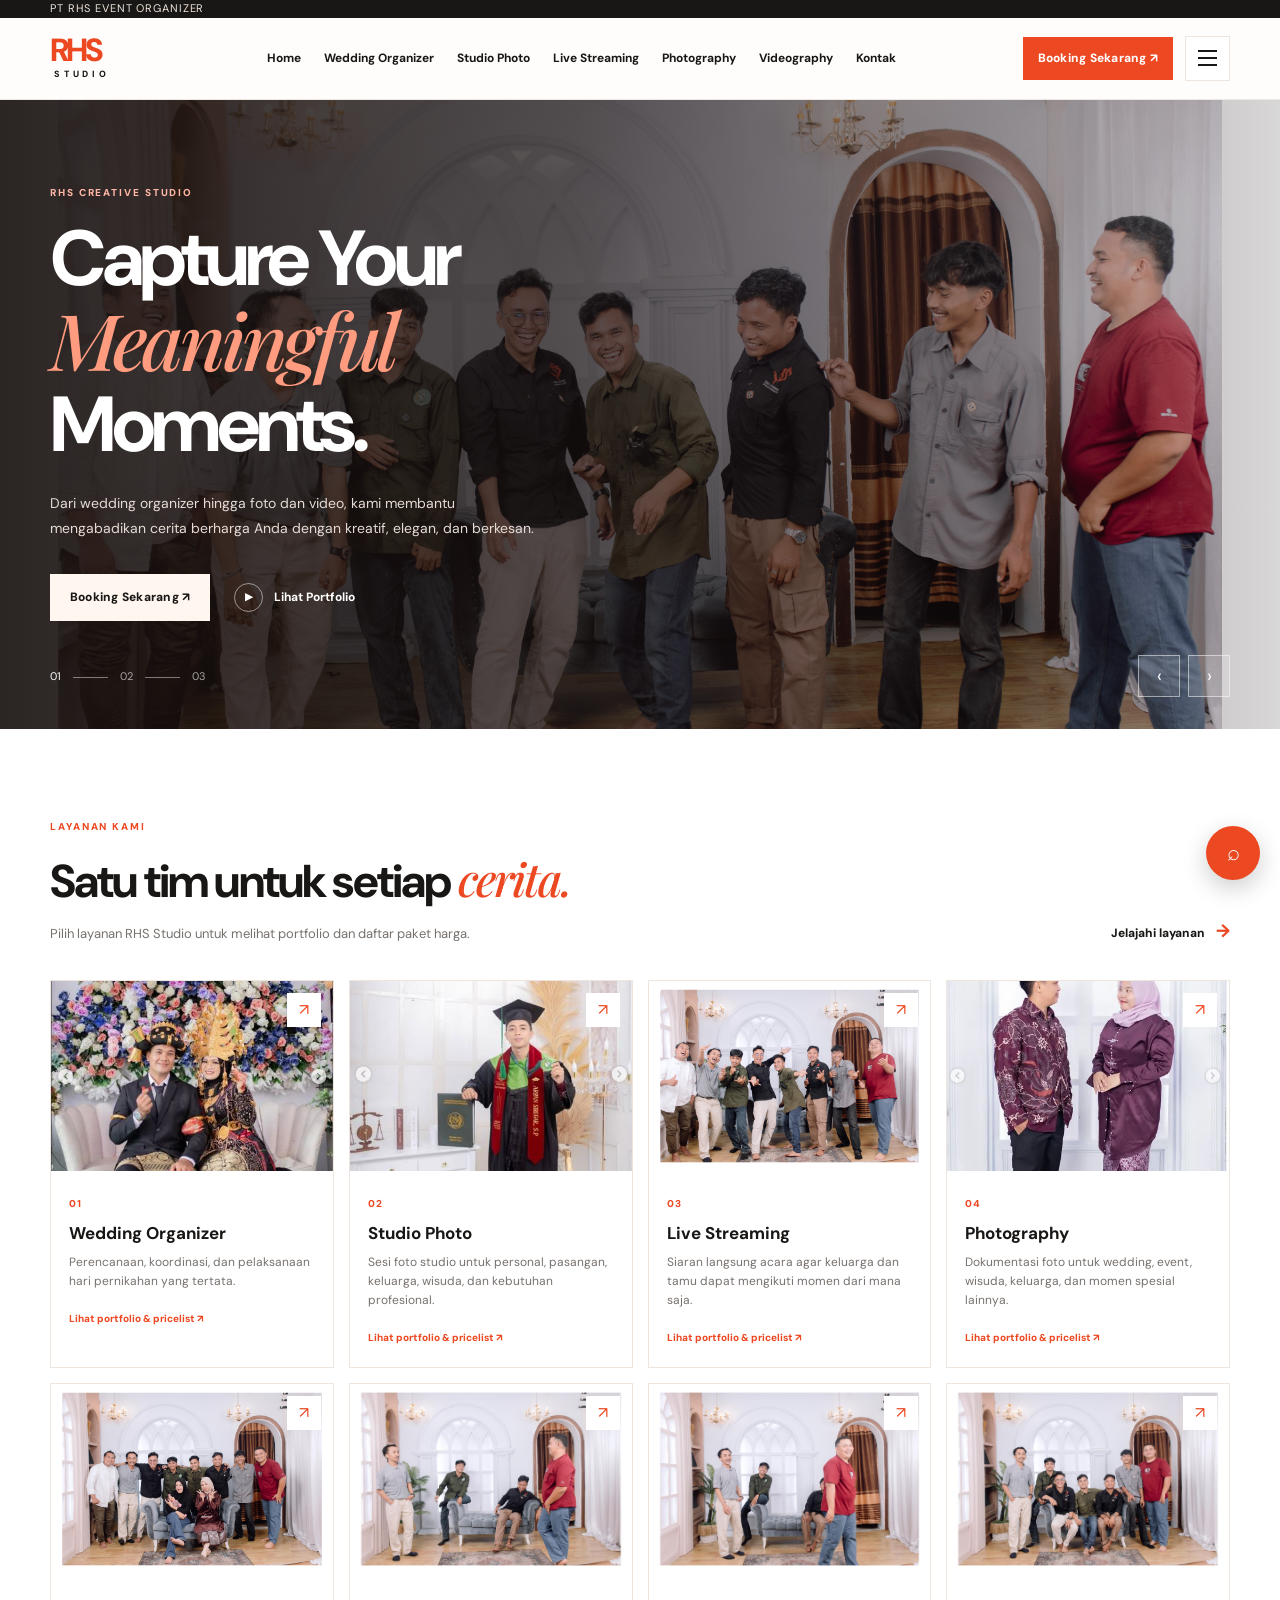
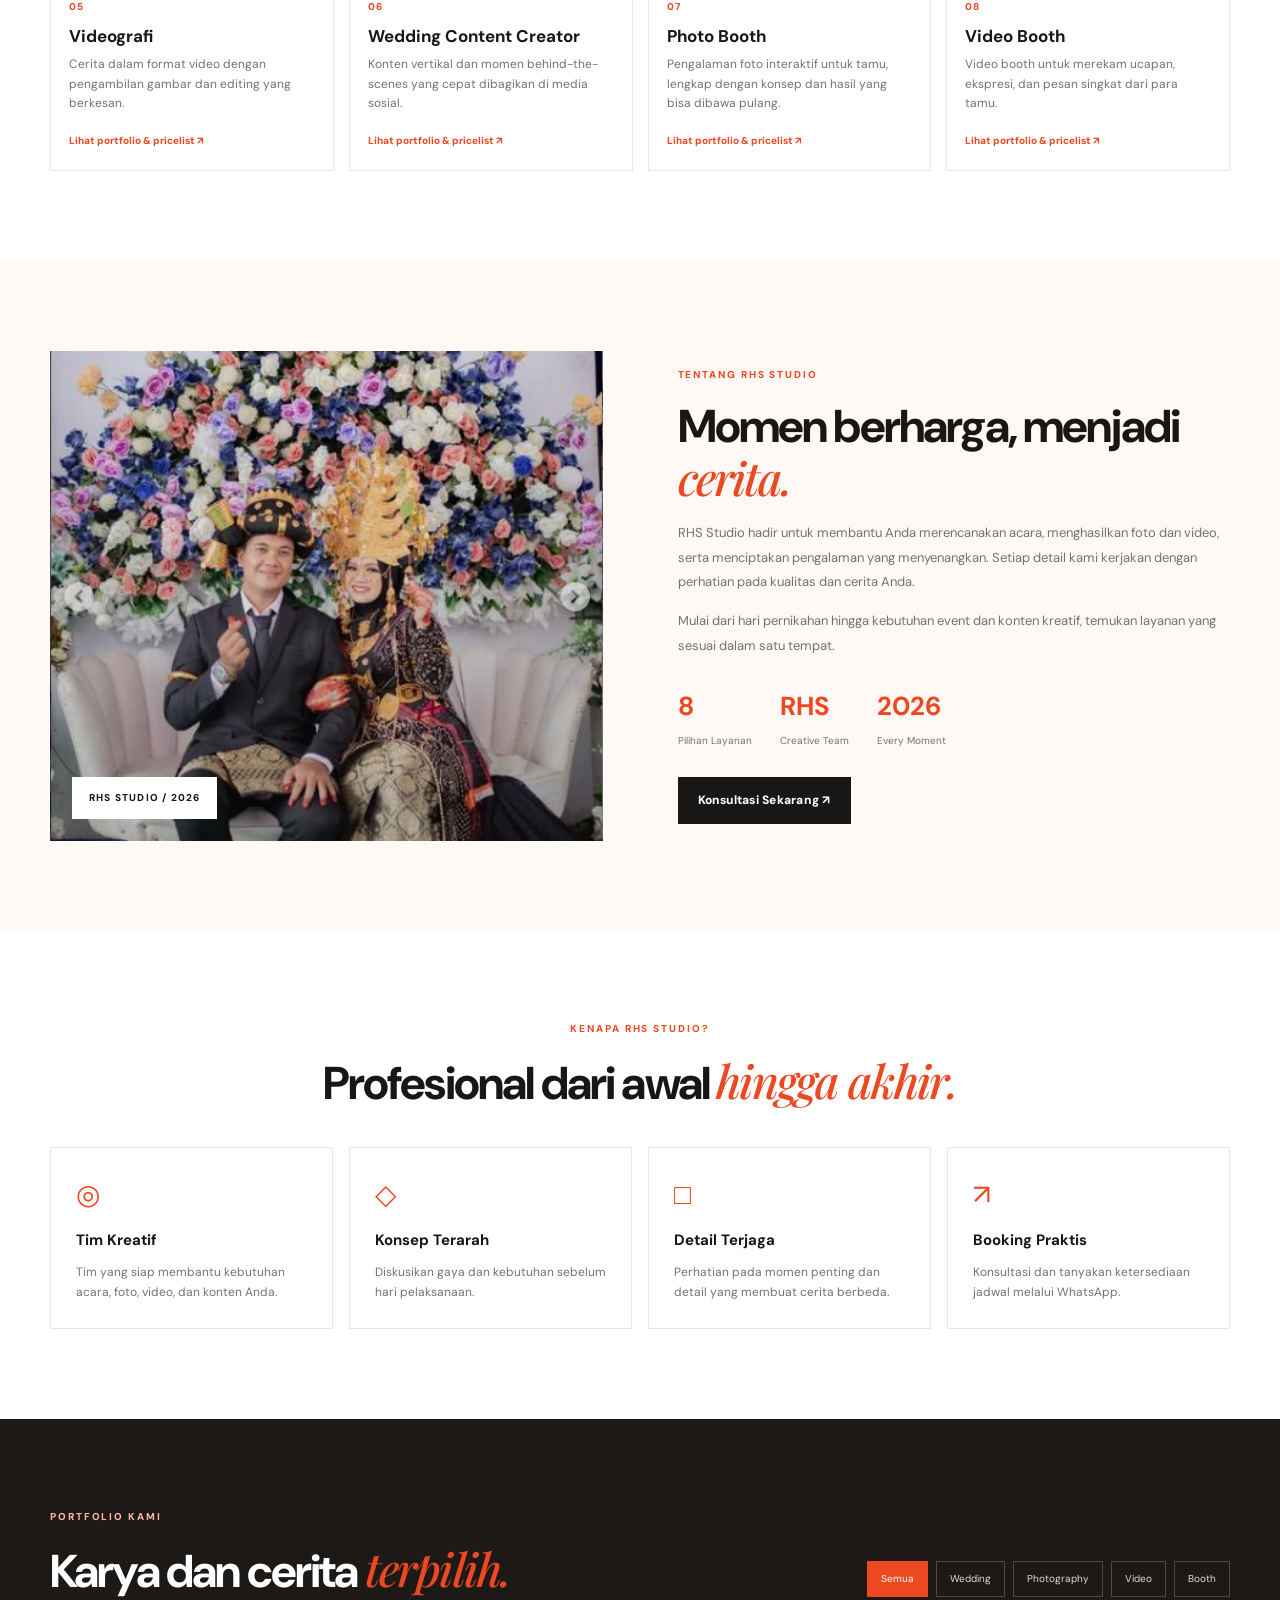
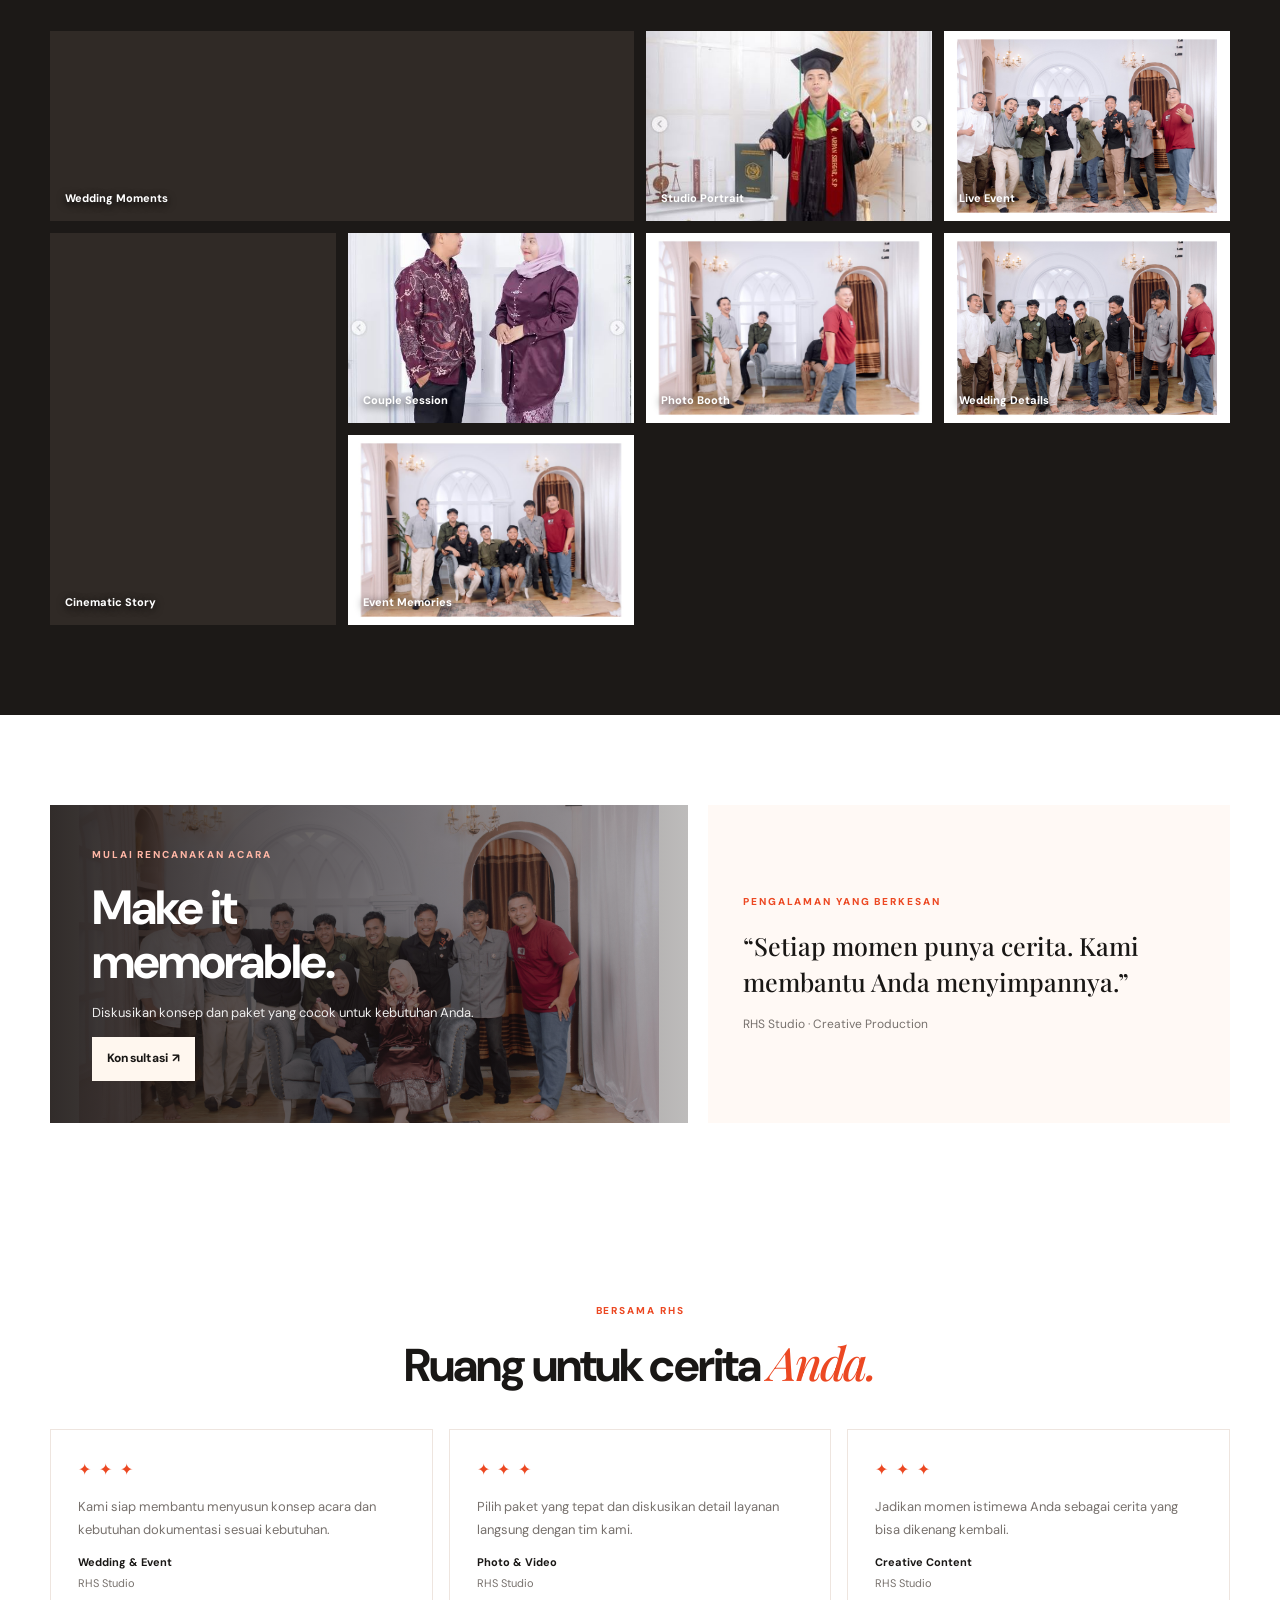
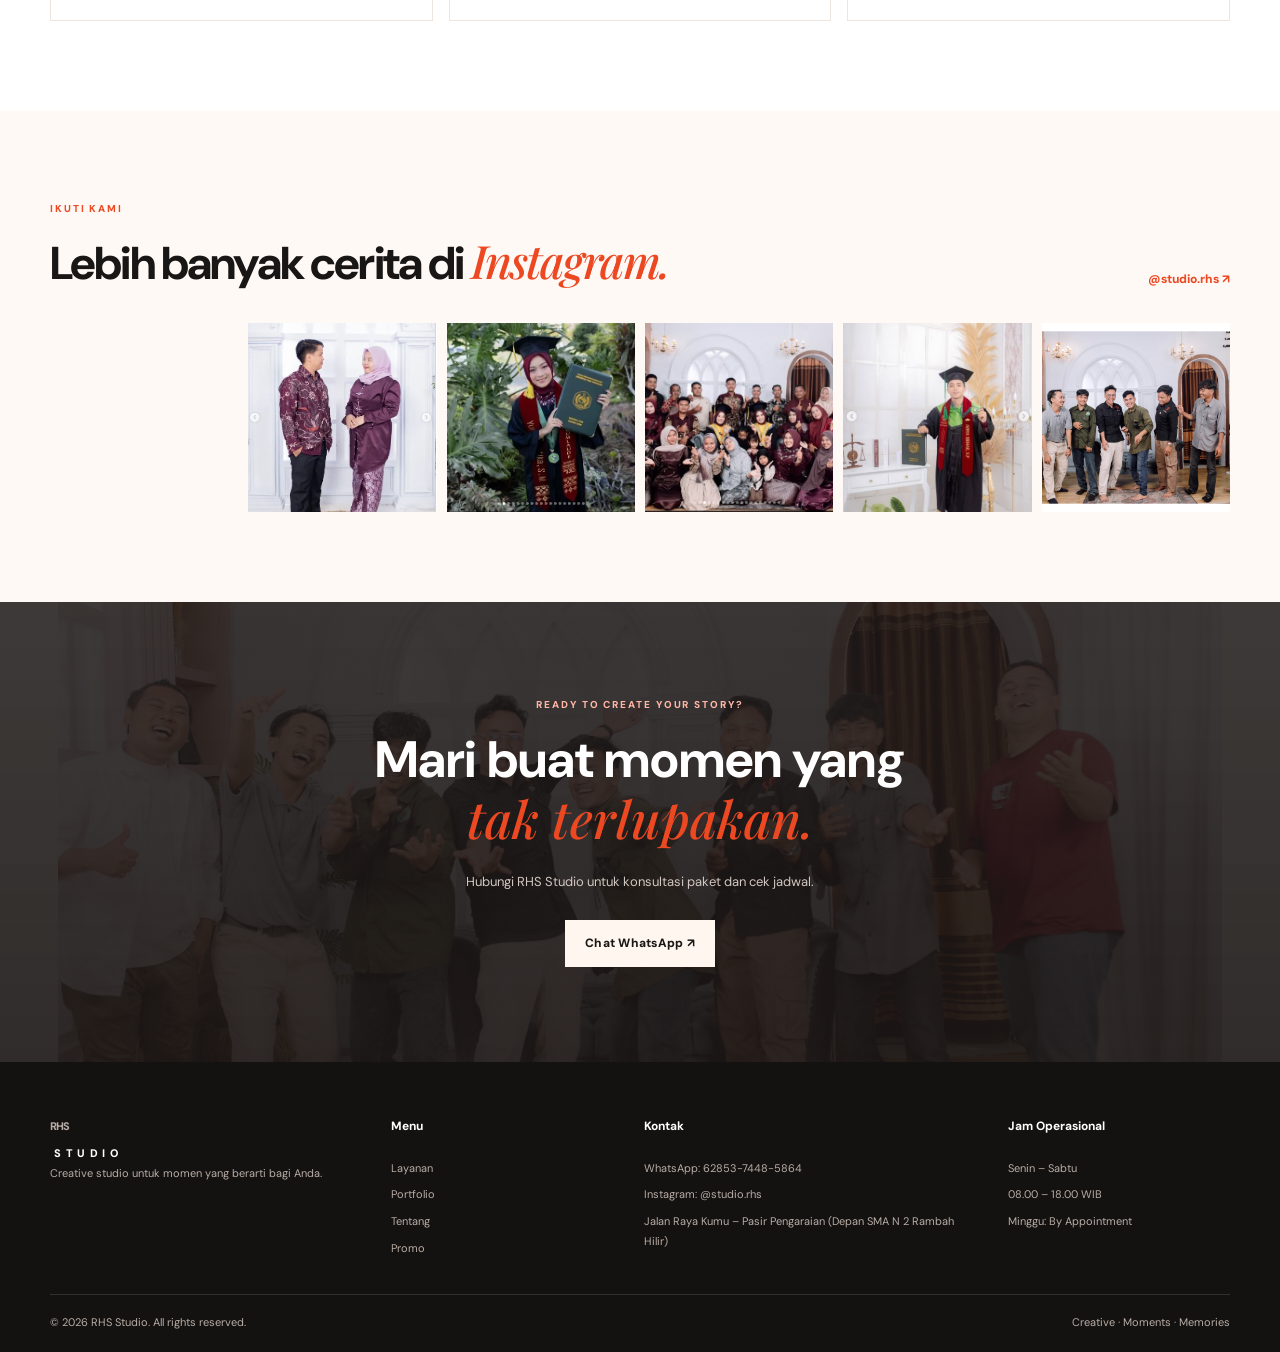
==== commit 003fbdf3: "Add files via upload" ====
--- a/index.html
+++ b/index.html
@@ -11,7 +11,7 @@
 <link rel="stylesheet" href="css/style.css">
 </head>
 <body>
-<div class="topbar"><div class="container"><span>PT RHS EVENT ORGANIZER</span> ></div></div>
+<div class="topbar"><div class="container"><span> PT RHS EVENT ORGANIZER </span></span> </div></div>
 <header class="site-header" id="home">
  <div class="container nav-wrap">
   <a class="brand" href="#home" aria-label="RHS Studio Home"><span class="brand-main">RHS</span><span class="brand-sub">STUDIO</span></a>
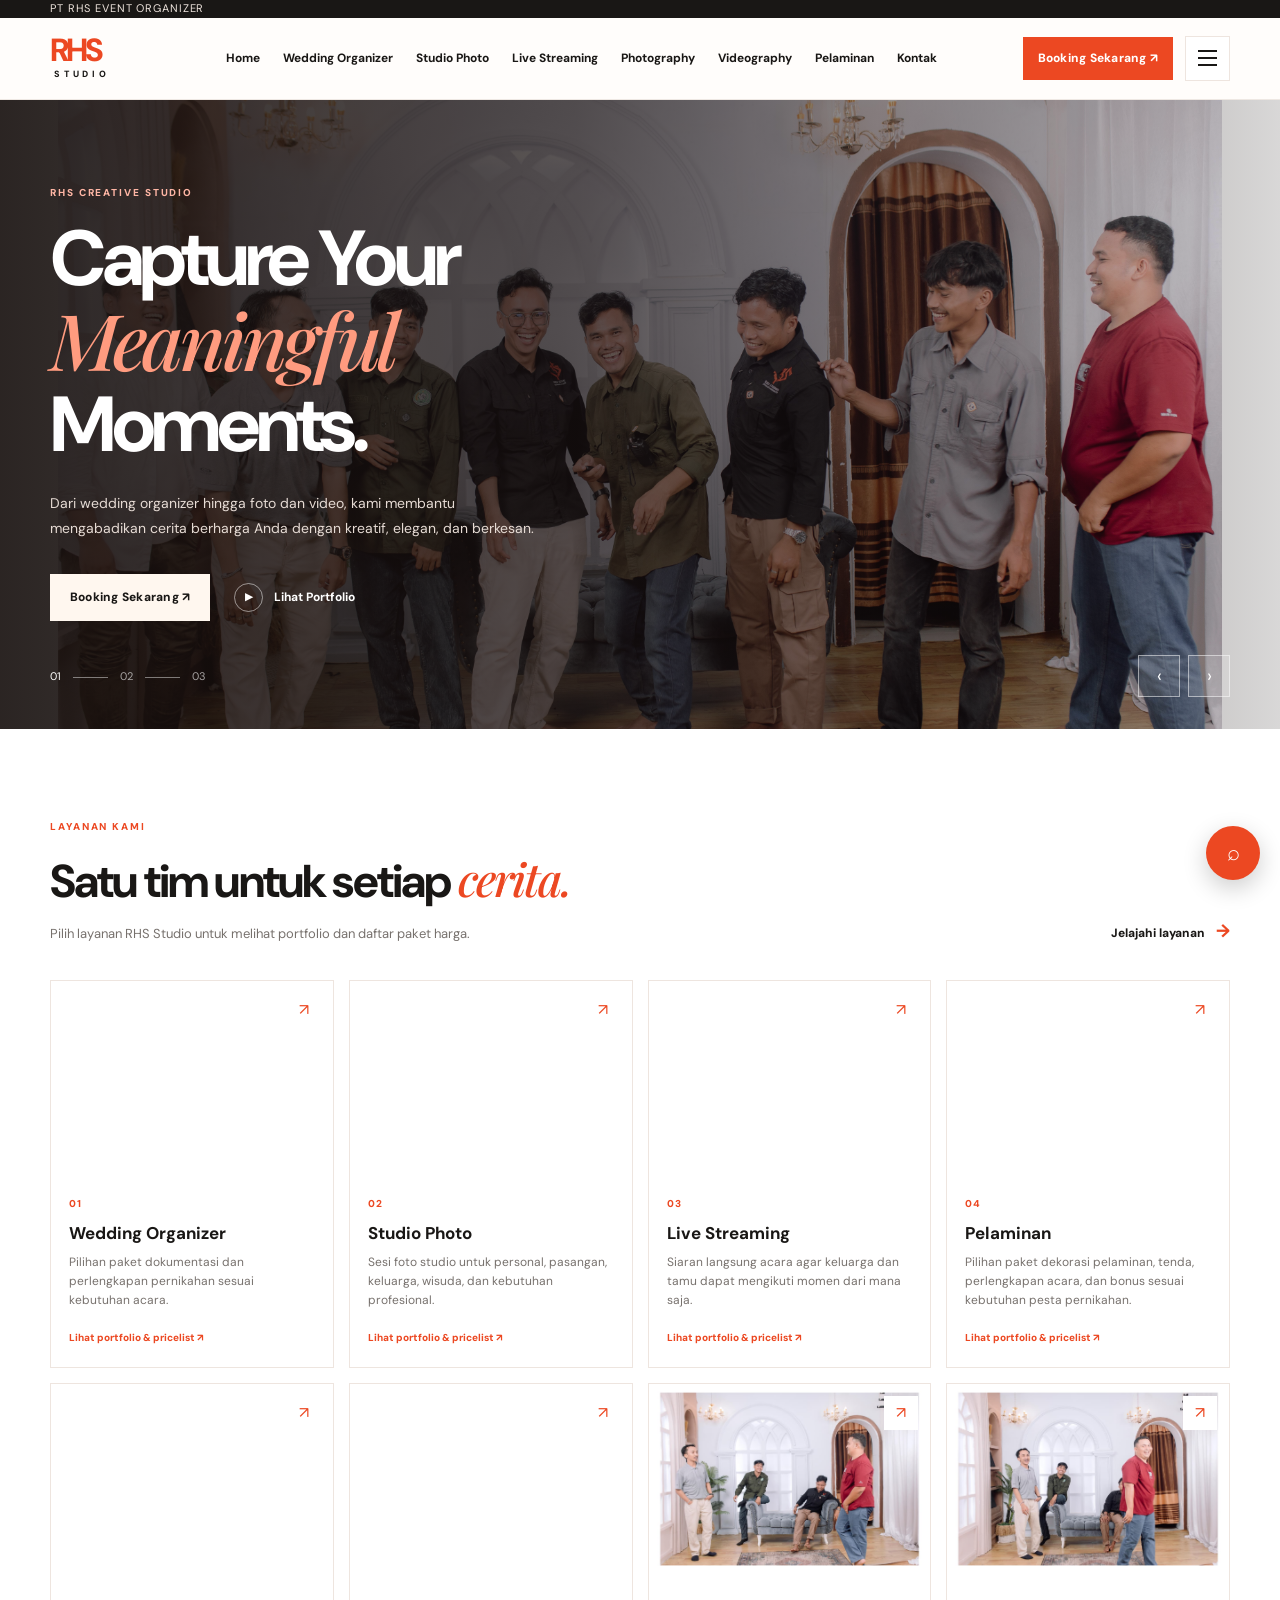
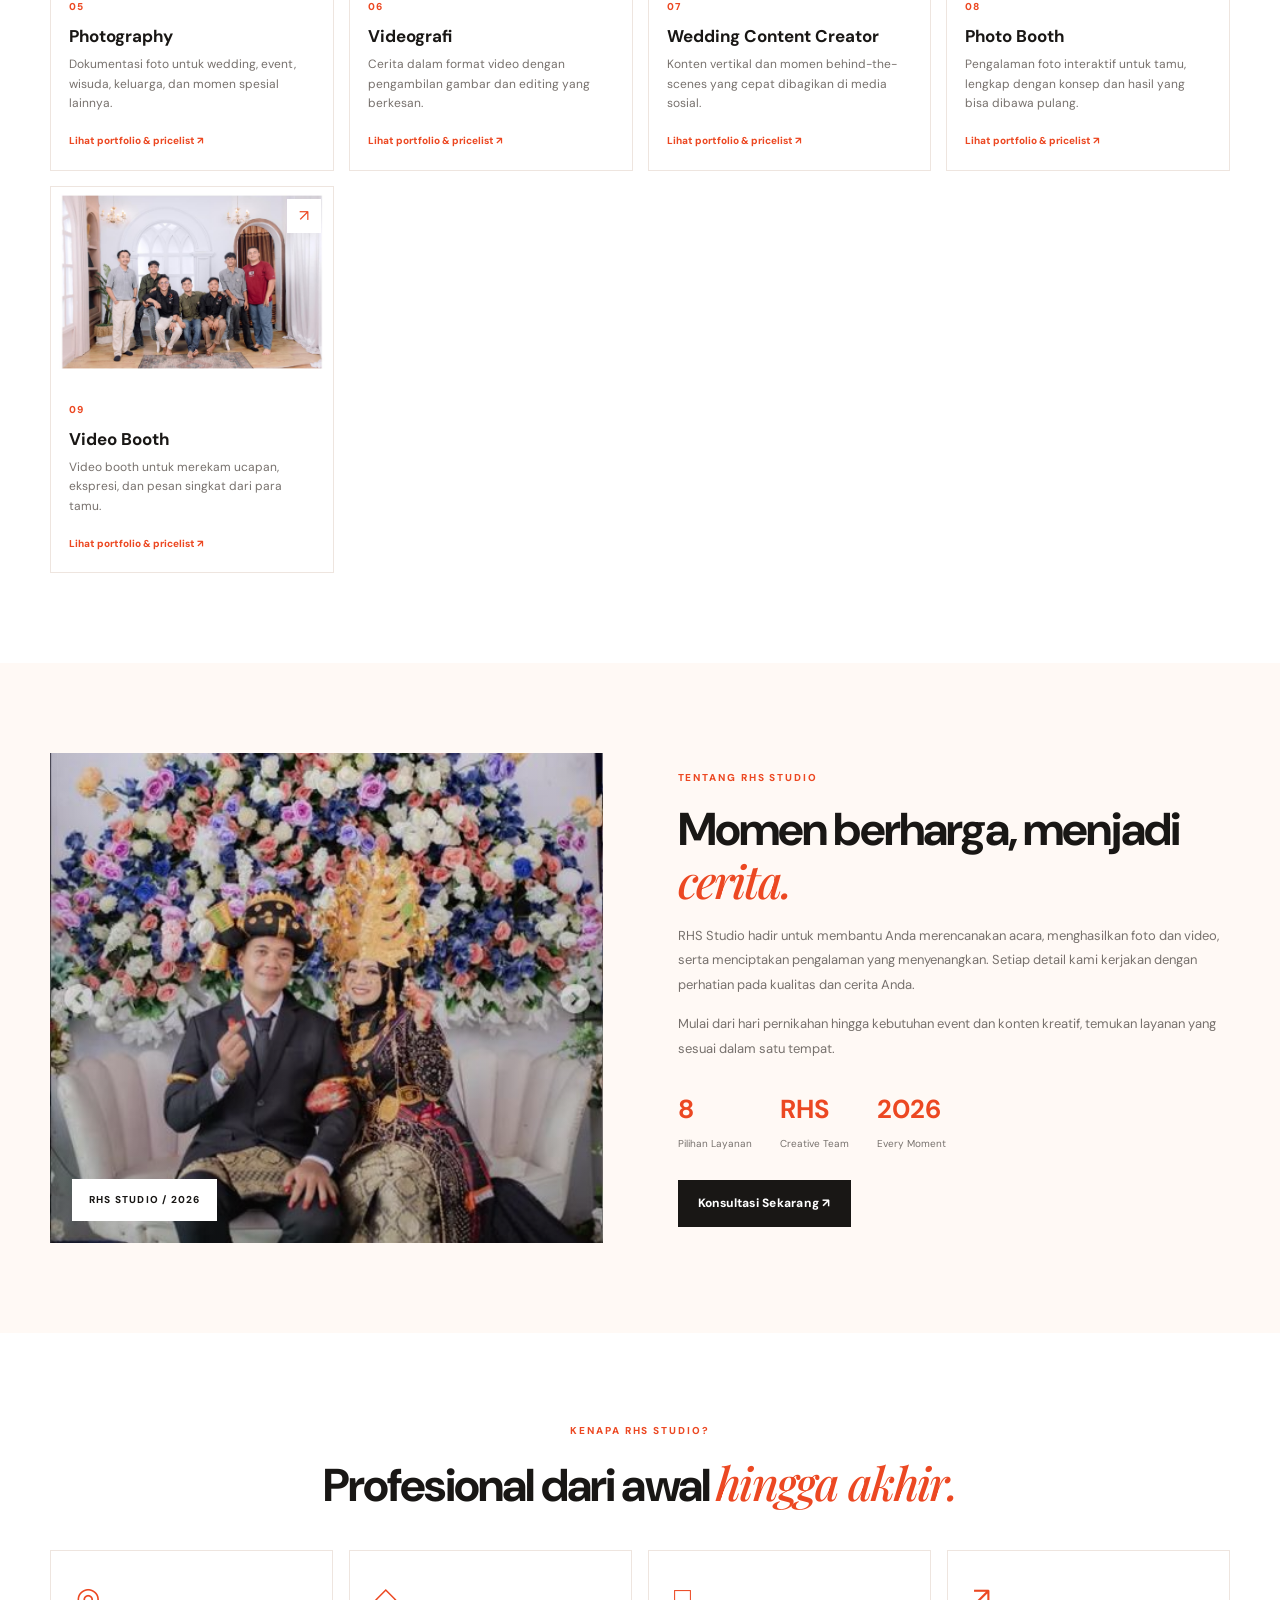
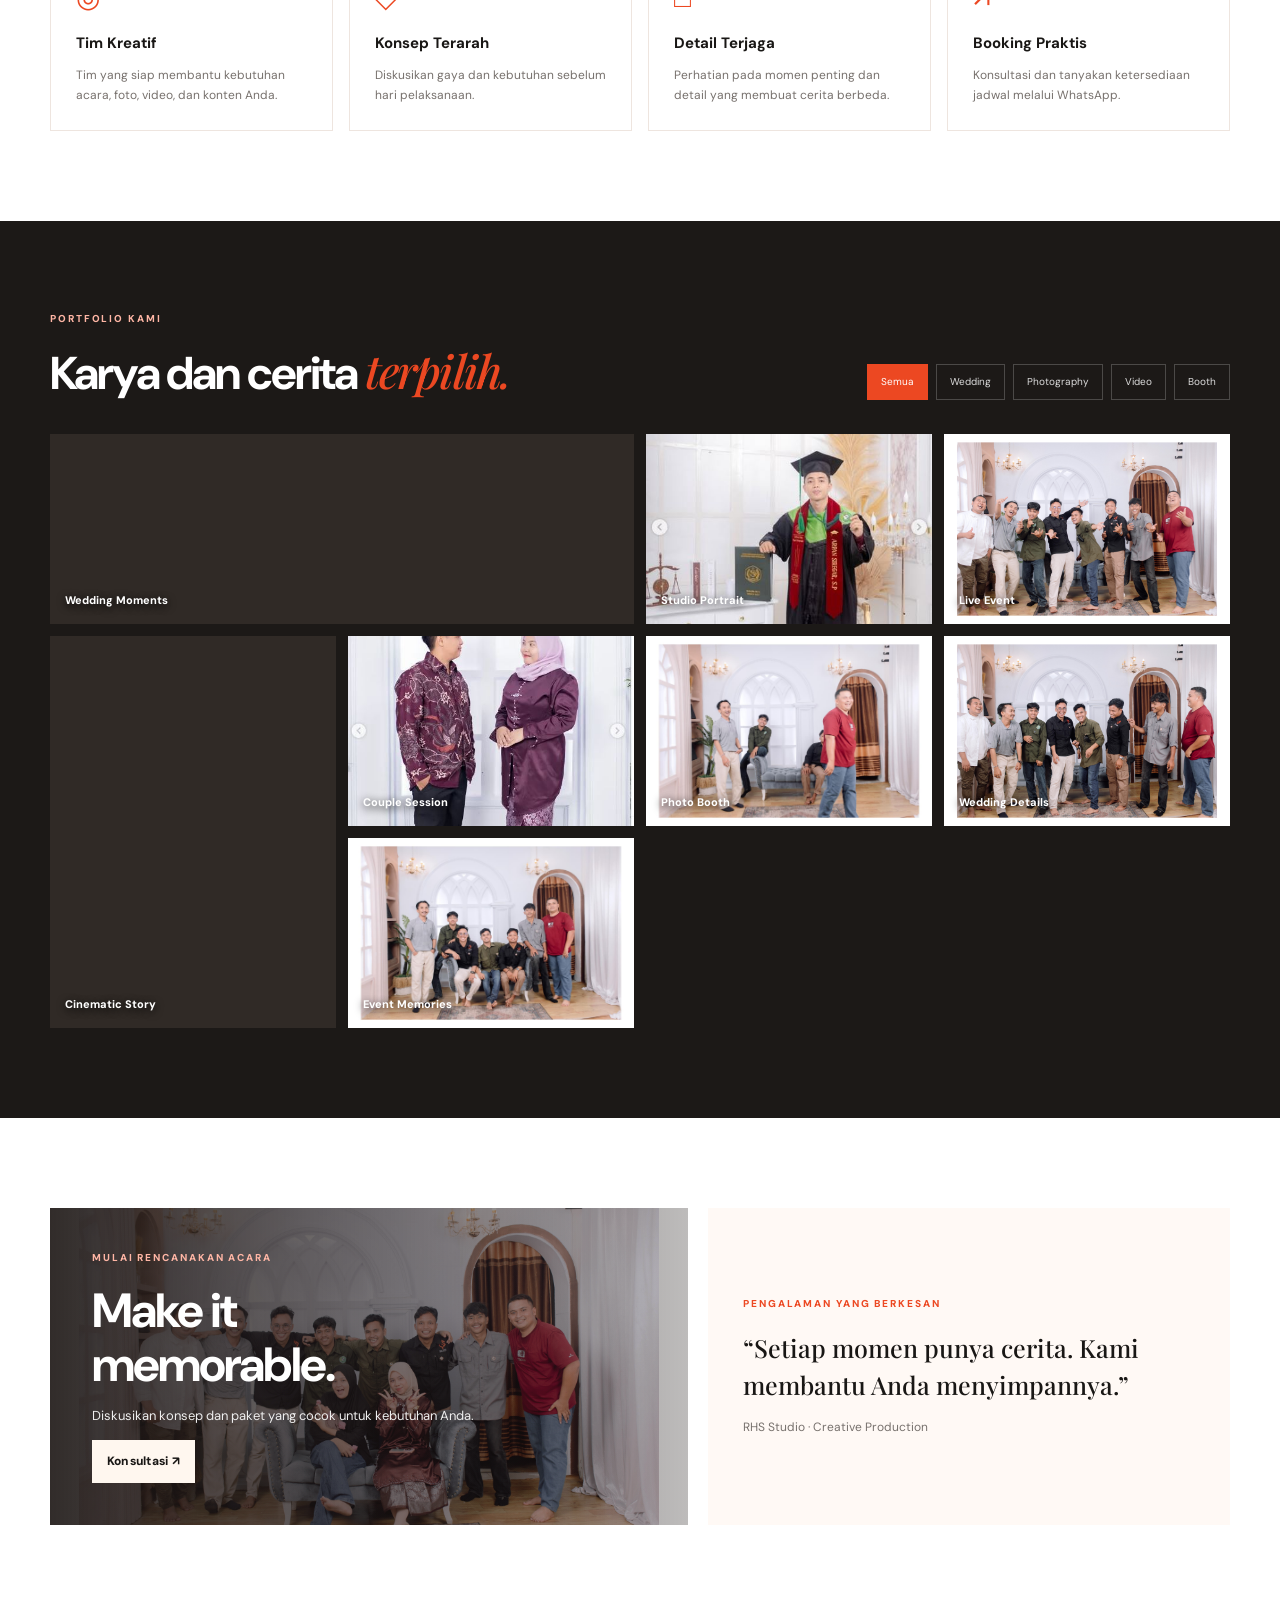
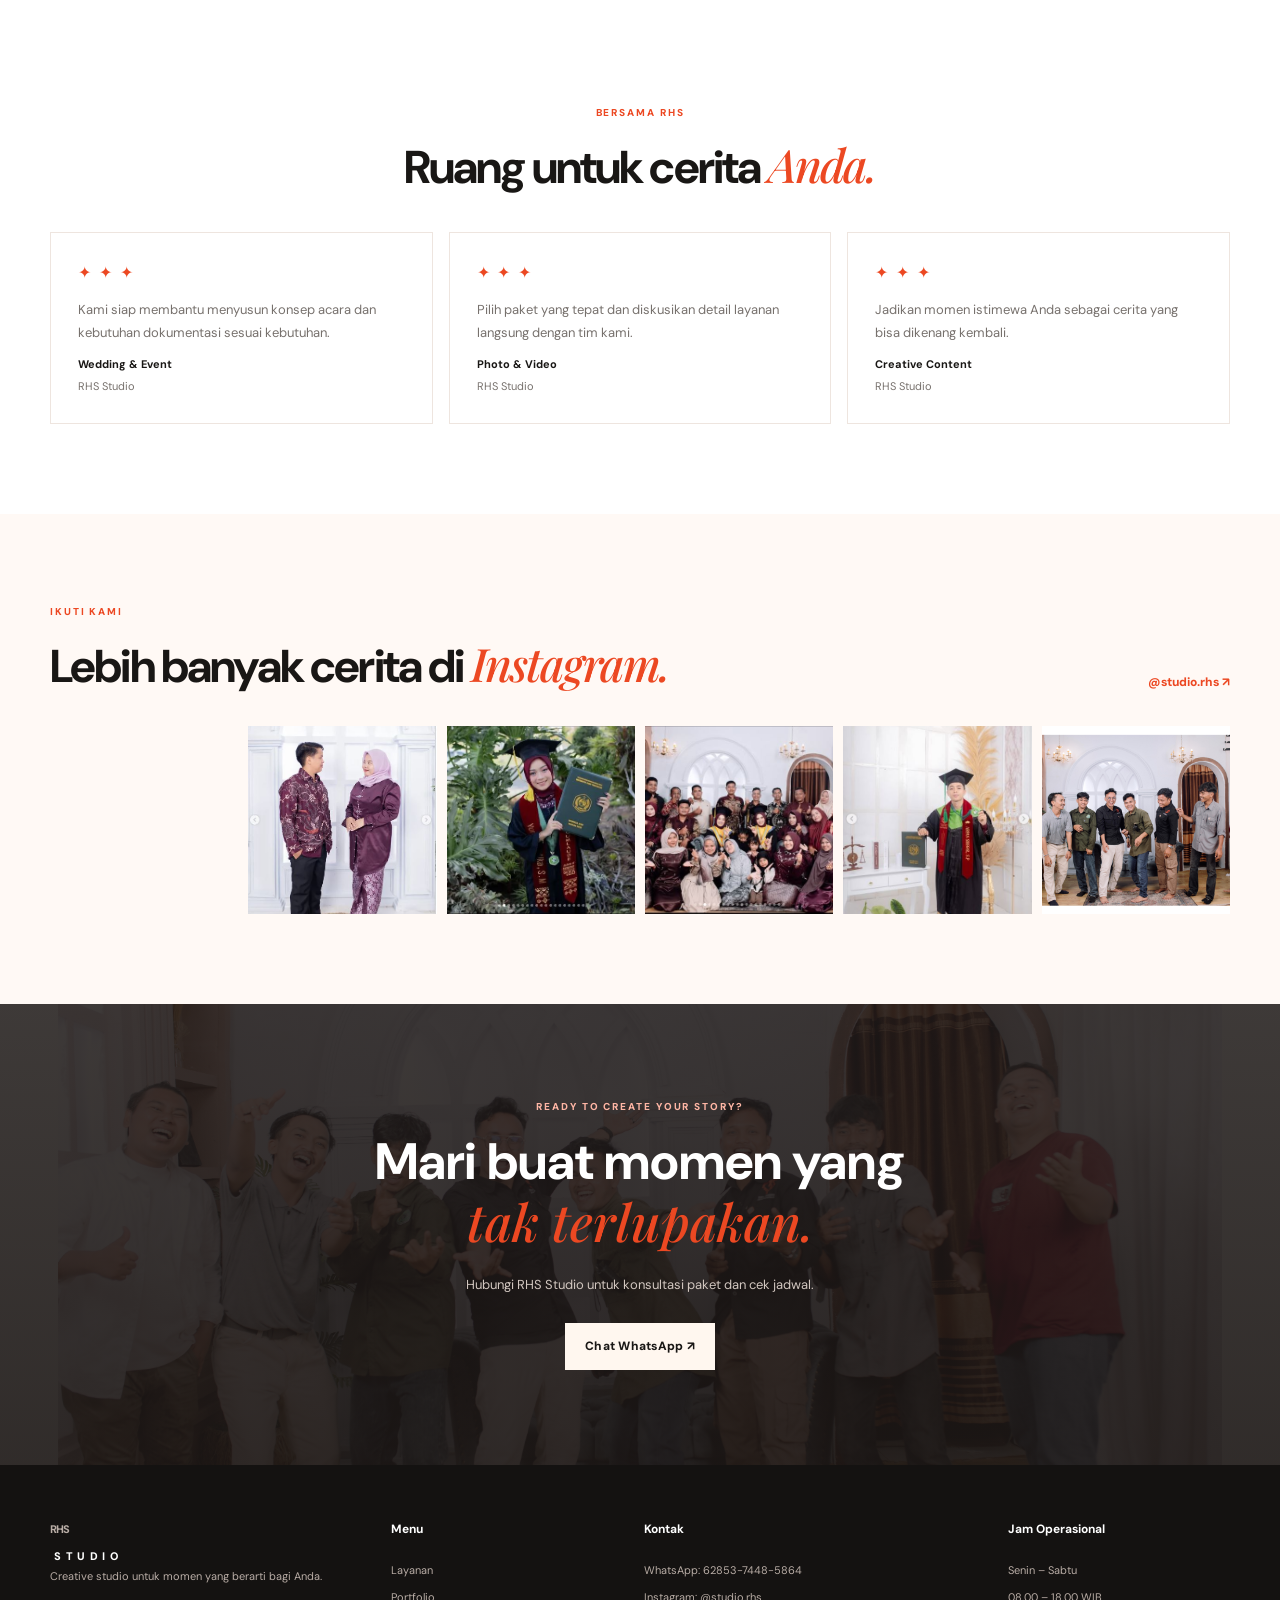
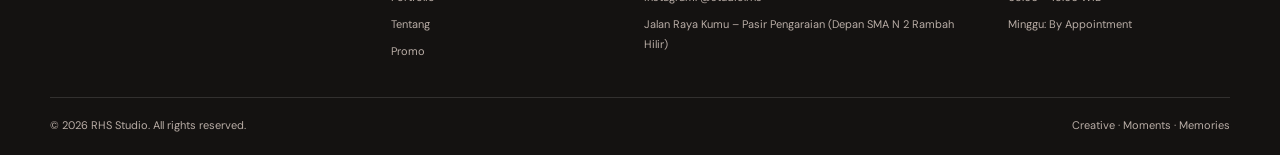
==== commit e82557fb: "Add files via upload" ====
--- a/index.html
+++ b/index.html
@@ -16,7 +16,7 @@
  <div class="container nav-wrap">
   <a class="brand" href="#home" aria-label="RHS Studio Home"><span class="brand-main">RHS</span><span class="brand-sub">STUDIO</span></a>
   <nav class="desktop-nav" aria-label="Navigasi utama"><a href="#home">Home</a><a href="#/wedding-organizer">Wedding Organizer</a><a href="#/studio-photo">Studio Photo</a><a href="#/live-streaming"> Live Streaming</a><a href="#/photography">Photography</a>
-  <a href="#/videografi">Videography</a><a href="#kontak">Kontak</a></nav>
+  <a href="#/videografi">Videography</a><a href="#/pelaminan">Pelaminan</a><a href="#kontak">Kontak</a></nav>
   <div class="nav-actions"><a class="btn btn-small" href="#booking">Booking Sekarang ↗</a><button class="menu-toggle" id="menuToggle" aria-label="Buka menu" aria-expanded="false"><span></span><span></span><span></span></button></div>
  </div>
  <nav class="mobile-nav" id="mobileNav" aria-label="Menu dan shortcut halaman">
@@ -25,7 +25,7 @@
   <a href="#/wedding-organizer">· Wedding Organizer</a><a href="#/studio-photo">· Studio Photo</a>
   <a href="#/live-streaming">· Live Streaming</a><a href="#/photography">· Photography</a>
   <a href="#/videografi">· Videography</a><a href="#/wedding-content-creator">· Wedding Content Creator</a>
-  <a href="#/photo-booth">· PhotoBooth</a><a href="#/video-booth">· VideoBooth</a>
+  <a href="#/photo-booth">· PhotoBooth</a><a href="#/video-booth">· VideoBooth</a><a href="#/pelaminan">· Pelaminan</a>
   <a class="mobile-booking" href="#booking">Booking / WhatsApp ↗</a>
  </nav>
 </header>
--- a/css/style.css
+++ b/css/style.css
@@ -689,3 +689,294 @@
     }
 }
 
+
+
+/* Pricelist khusus Studio Photo */
+.studio-price-grid {
+    grid-template-columns: repeat(4, minmax(0, 1fr));
+}
+
+.price-card .package-details {
+    list-style: none;
+    padding: 0;
+    margin: 0 0 14px;
+    width: 100%;
+    color: var(--muted);
+    font-size: 12px;
+    line-height: 1.75;
+}
+
+.price-card .package-details li {
+    position: relative;
+    padding-left: 17px;
+    margin: 3px 0;
+    overflow-wrap: anywhere;
+}
+
+.price-card .package-details li::before {
+    content: "✓";
+    position: absolute;
+    left: 0;
+    color: var(--orange);
+    font-weight: 800;
+}
+
+.price-card .package-includes-title {
+    flex: 0 0 auto;
+    margin: 0 0 3px;
+    color: var(--ink);
+    font-size: 12px;
+    font-weight: 800;
+}
+
+.studio-price-grid .price-card {
+    min-height: 100%;
+}
+
+@media (max-width: 1000px) {
+    .studio-price-grid {
+        grid-template-columns: repeat(2, minmax(0, 1fr));
+    }
+}
+
+@media (max-width: 480px) {
+    .studio-price-grid {
+        grid-template-columns: minmax(0, 1fr);
+    }
+}
+
+/* Pricelist poster Memo Story - Wedding Content Creator */
+.wcc-pricelist-poster {
+  display: flex;
+  justify-content: center;
+  width: 100%;
+  margin: 32px auto 0;
+}
+.wcc-pricelist-poster img {
+  display: block;
+  width: 100%;
+  max-width: 760px;
+  height: auto;
+  object-fit: contain;
+  border-radius: 10px;
+  box-shadow: 0 18px 45px #1917151a;
+}
+@media (max-width: 650px) {
+  .wcc-pricelist-poster { margin-top: 22px; }
+  .wcc-pricelist-poster img { border-radius: 6px; }
+}
+
+/* Pricelist Wedding Content Creator — ukuran mengikuti Studio Photo */
+.wcc-price-grid {
+    grid-template-columns: repeat(4, minmax(0, 1fr));
+    align-items: stretch;
+    gap: 16px;
+}
+
+.wcc-price-grid .price-card {
+    min-height: 100%;
+    padding: 20px 16px;
+}
+
+.wcc-price-grid .price-card h3 {
+    text-transform: uppercase;
+    font-family: "Playfair Display", serif;
+    font-size: clamp(17px, 1.45vw, 22px);
+    line-height: 1.2;
+    overflow-wrap: anywhere;
+}
+
+.wcc-price-grid .price-card .price {
+    color: var(--orange);
+    font-size: clamp(20px, 1.8vw, 27px);
+    line-height: 1.2;
+}
+
+.wcc-package-subtitle {
+    color: var(--orange) !important;
+    font-size: 10px !important;
+    font-weight: 800;
+    letter-spacing: .04em;
+    line-height: 1.45 !important;
+    margin: 0 0 8px !important;
+}
+
+@media (max-width: 1000px) {
+    .wcc-price-grid {
+        grid-template-columns: repeat(2, minmax(0, 1fr));
+    }
+}
+
+@media (max-width: 480px) {
+    .wcc-price-grid {
+        grid-template-columns: minmax(0, 1fr);
+        gap: 12px;
+    }
+    .wcc-price-grid .price-card {
+        padding: 20px;
+    }
+}
+
+
+/* Wedding Organizer: package cards sorted by price */
+.wo-price-grid {
+  grid-template-columns: repeat(3, minmax(0, 1fr));
+  align-items: stretch;
+  gap: 16px;
+}
+.wo-price-grid .price-card { min-height: 100%; padding: 22px 18px; }
+.wo-price-grid .price-card h3 { font-size: clamp(17px, 1.5vw, 22px); text-transform: uppercase; }
+.wo-price-grid .price-card .price { color: var(--orange); font-size: clamp(20px, 1.7vw, 26px); }
+.wo-price-grid .package-details { font-size: 12px; line-height: 1.65; }
+@media (max-width: 1000px) { .wo-price-grid { grid-template-columns: repeat(2, minmax(0, 1fr)); } }
+@media (max-width: 480px) { .wo-price-grid { grid-template-columns: minmax(0, 1fr); gap: 12px; } .wo-price-grid .price-card { padding: 20px; } }
+
+/* PELAMINAN — package tabs with expandable detail panel */
+.pelaminan-samples{display:grid;grid-template-columns:repeat(3,minmax(0,1fr));gap:16px;margin-top:28px}
+.pelaminan-sample{position:relative;overflow:hidden;background:#2a2522;aspect-ratio:4/3}
+.pelaminan-sample img{display:block;width:100%;height:100%;object-fit:cover;transition:transform .45s}
+.pelaminan-sample:hover img{transform:scale(1.035)}
+.pelaminan-sample span{position:absolute;left:0;right:0;bottom:0;padding:18px 15px 13px;color:white;font-size:12px;font-weight:800;background:linear-gradient(transparent,#000c)}
+.pelaminan-tabs{display:grid;grid-template-columns:repeat(3,minmax(0,1fr));gap:8px;margin:28px 0 16px}
+.pelaminan-tab{padding:14px 18px;border:1px solid var(--line);background:#fff;color:var(--ink);font-weight:800;font-size:13px;cursor:pointer;transition:background .2s,color .2s,border-color .2s}
+.pelaminan-tab:hover,.pelaminan-tab.active{background:var(--orange);border-color:var(--orange);color:white}
+.pelaminan-details{min-width:0}
+.pelaminan-package-card{display:grid;grid-template-columns:minmax(0,1.05fr) minmax(0,.95fr);gap:28px;padding:22px;background:#fff;border:1px solid var(--line);animation:pelaminanReveal .28s ease-out}
+.pelaminan-package-media{min-height:280px;background:#eee;overflow:hidden}
+.pelaminan-package-media img{display:block;width:100%;height:100%;min-height:280px;object-fit:cover}
+.pelaminan-package-content{min-width:0;padding:6px 4px;display:flex;align-items:flex-start;flex-direction:column}
+.pelaminan-package-content h3{font-size:clamp(24px,3vw,34px);margin:10px 0 4px}
+.pelaminan-package-content .price{font-size:clamp(25px,3vw,36px);font-weight:850;letter-spacing:-.04em;color:var(--orange);margin:3px 0 18px}
+.pelaminan-package-content h4{font-size:13px;margin:12px 0 7px}
+.pelaminan-package-content .package-details{font-size:12px;line-height:1.7;margin:0 0 4px;padding-left:18px}
+.pelaminan-package-content .package-includes{margin-bottom:20px}
+.pelaminan-package-content .btn{margin-top:auto;width:100%}
+@keyframes pelaminanReveal{from{opacity:.45;transform:translateY(8px)}to{opacity:1;transform:translateY(0)}}
+@media(max-width:800px){.pelaminan-package-card{grid-template-columns:1fr;gap:18px}.pelaminan-package-media,.pelaminan-package-media img{min-height:220px;max-height:420px}.pelaminan-samples{grid-template-columns:repeat(2,minmax(0,1fr))}.pelaminan-sample:first-child{grid-column:span 2;aspect-ratio:16/8}}
+@media(max-width:520px){.pelaminan-samples{grid-template-columns:1fr;gap:12px}.pelaminan-sample,.pelaminan-sample:first-child{grid-column:auto;aspect-ratio:4/3}.pelaminan-tabs{gap:5px}.pelaminan-tab{padding:12px 5px;font-size:11px}.pelaminan-package-card{padding:12px}.pelaminan-package-media,.pelaminan-package-media img{min-height:180px}.pelaminan-package-content h3{font-size:25px}.pelaminan-package-content .price{font-size:28px}}
+
+/* PELAMINAN PAGE — cohesive warm editorial layout */
+.pelaminan-page{background:#fff8f2;color:#201a17}
+.pelaminan-hero{position:relative;isolation:isolate;min-height:430px;display:flex;align-items:center;overflow:hidden;background:#f7e8dd}
+.pelaminan-hero-image{position:absolute;z-index:-2;inset:0;width:100%;height:100%;min-height:430px;object-fit:cover;object-position:center 45%;display:block}
+.pelaminan-hero-overlay{position:absolute;z-index:-1;inset:0;background:linear-gradient(90deg,#fff7f0 0%,#fff7f0f2 28%,#fff7f0a6 48%,#fff7f02b 76%,#fff7f044 100%)}
+.pelaminan-hero-inner{width:min(1180px,calc(100% - 44px));margin:auto;padding:45px 0 52px}
+.pelaminan-hero-copy{max-width:490px}.pelaminan-hero .breadcrumb{color:#79675d;margin-bottom:24px}.pelaminan-hero .breadcrumb a{color:var(--orange)}
+.pelaminan-hero .eyebrow,.pelaminan-packages-section .eyebrow{color:var(--orange);font-size:10px;letter-spacing:.18em;font-weight:800;margin-bottom:10px}
+.pelaminan-hero h1{font-size:clamp(43px,5vw,64px);line-height:.98;letter-spacing:-.055em;color:#201a17;margin:0}.pelaminan-hero h1 em{font-family:"Playfair Display",serif;color:var(--orange);font-weight:500}
+.pelaminan-hero-copy>p:not(.eyebrow){max-width:450px;color:#74675f;font-size:13px;line-height:1.8;margin:18px 0 20px}
+.pelaminan-benefits{display:flex;gap:20px;flex-wrap:wrap;margin:22px 0 24px}.pelaminan-benefits span{display:grid;grid-template-columns:34px auto;grid-template-rows:auto auto;column-gap:8px;align-items:center}.pelaminan-benefits b{grid-row:span 2;width:34px;height:34px;border-radius:50%;display:grid;place-items:center;background:#fbe0d3;color:var(--orange);font-size:19px}.pelaminan-benefits strong{font-size:10px;line-height:1.4}.pelaminan-benefits small{font-size:9px;color:#87776e}
+.pelaminan-portfolio{padding:38px 0 48px;background:linear-gradient(180deg,#fff8f2,#f8e9dd)}.pelaminan-portfolio .section-head,.pelaminan-packages-section .section-head{justify-content:center;text-align:center;margin-bottom:20px}.pelaminan-portfolio h2,.pelaminan-packages-section h2{font-family:"Playfair Display",serif;font-size:clamp(25px,3vw,34px);line-height:1.2;letter-spacing:-.03em}.pelaminan-portfolio h2 em,.pelaminan-packages-section h2 em{font-weight:500;color:var(--orange)}
+.pelaminan-samples{display:grid;grid-template-columns:repeat(4,minmax(0,1fr));gap:12px;margin-top:22px}.pelaminan-sample{position:relative;overflow:hidden;aspect-ratio:4/2.7;border-radius:8px;background:#ead8c8;box-shadow:0 8px 25px #5c321313}.pelaminan-sample img{width:100%;height:100%;object-fit:cover;display:block;transition:transform .5s}.pelaminan-sample:hover img{transform:scale(1.045)}.pelaminan-sample:after{content:"";position:absolute;inset:40% 0 0;background:linear-gradient(transparent,#21150e85)}.pelaminan-sample span{position:absolute;z-index:1;bottom:12px;left:13px;color:white;font-size:10px;font-weight:800;letter-spacing:.02em}
+.pelaminan-packages-section{padding:48px 0 65px;background:#fff8f2}.pelaminan-package-grid{display:grid;grid-template-columns:repeat(3,minmax(0,1fr));gap:16px;margin-top:25px;align-items:stretch}.pelaminan-price-card{min-width:0;display:flex;flex-direction:column;background:#fffdf9;border:1px solid #f0dfd2;border-radius:9px;overflow:hidden;box-shadow:0 9px 28px #61351b0d;transition:transform .2s,box-shadow .2s}.pelaminan-price-card:hover{transform:translateY(-3px);box-shadow:0 15px 35px #61351b18}.pelaminan-price-card.featured{border-color:#e7a184;box-shadow:0 12px 34px #ec482218}.pelaminan-includes-title{margin:12px 0 0;font-size:11px;font-weight:800;color:#b84729}
+.pelaminan-card-body{padding:16px 16px 15px;display:flex;flex-direction:column;flex:1}.pelaminan-card-heading{display:flex;justify-content:space-between;align-items:flex-start;gap:10px;padding-bottom:12px;border-bottom:1px solid #f0e4db}.pelaminan-card-heading .eyebrow{font-size:8px;letter-spacing:.14em;color:var(--orange);margin:0 0 3px}.pelaminan-card-heading h3{font-size:19px;line-height:1.2;margin:0;letter-spacing:-.03em}.pelaminan-card-heading .price{color:var(--orange);font-size:clamp(16px,1.45vw,21px);font-weight:850;letter-spacing:-.05em;text-align:right;white-space:nowrap;margin-top:14px}
+.pelaminan-feature-list{list-style:none;display:grid;grid-template-columns:1fr;gap:6px;margin:10px 0 14px;padding:0}.pelaminan-feature-list li{position:relative;padding-left:15px;color:#766b63;font-size:11px;line-height:1.45;overflow-wrap:anywhere}.pelaminan-feature-list li:before{content:"✓";position:absolute;left:0;color:var(--orange);font-weight:900}.pelaminan-card-body>.btn{width:100%;margin-top:12px;padding:11px 12px;font-size:10px;border-radius:3px}
+.pelaminan-page .custom-cta{margin-top:24px;border-radius:6px;background:#211b18;padding:24px 27px}.pelaminan-page .custom-cta p{color:#d6c6ba}
+@media(max-width:1000px){.pelaminan-package-grid{grid-template-columns:repeat(2,minmax(0,1fr))}.pelaminan-samples{grid-template-columns:repeat(2,minmax(0,1fr))}.pelaminan-hero-overlay{background:linear-gradient(90deg,#fff7f0 0%,#fff7f0e8 38%,#fff7f080 75%,#fff7f055 100%)}}
+@media(max-width:650px){.pelaminan-hero{min-height:0}.pelaminan-hero-image{object-position:58% center;min-height:100%}.pelaminan-hero-overlay{background:linear-gradient(90deg,#fff7f0f5 0%,#fff7f0e8 60%,#fff7f08c 100%)}.pelaminan-hero-inner{width:calc(100% - 32px);padding:34px 0 36px}.pelaminan-hero-copy{max-width:100%}.pelaminan-hero h1{font-size:45px}.pelaminan-benefits{gap:12px}.pelaminan-benefits span{grid-template-columns:29px auto;column-gap:6px}.pelaminan-benefits b{width:29px;height:29px}.pelaminan-portfolio{padding:34px 0}.pelaminan-samples{grid-template-columns:repeat(2,minmax(0,1fr));gap:9px}.pelaminan-sample{aspect-ratio:4/3}.pelaminan-sample span{font-size:9px;left:9px;bottom:9px}.pelaminan-packages-section{padding:36px 0 45px}.pelaminan-package-grid{grid-template-columns:1fr;gap:14px}.pelaminan-price-card:last-child{grid-column:auto}.pelaminan-card-body{padding:15px}.pelaminan-card-heading h3{font-size:20px}.pelaminan-card-heading .price{font-size:20px}.pelaminan-feature-list li{font-size:11px}.pelaminan-page .custom-cta{padding:20px;gap:15px}}
+
+/* Pelaminan package selector: portfolio first, price card underneath; no reveal animation */
+.pelaminan-tabs{display:flex;justify-content:center;gap:8px;flex-wrap:wrap;margin:24px auto 22px}
+.pelaminan-tab{appearance:none;border:1px solid #e4d3c7;background:#fffdf9;color:#2b211c;padding:13px 24px;font:inherit;font-size:12px;font-weight:800;cursor:pointer;border-radius:3px;transition:none}
+.pelaminan-tab:hover,.pelaminan-tab.active{background:var(--orange);border-color:var(--orange);color:#fff}
+.pelaminan-selected-detail{display:grid;grid-template-columns:minmax(0,1.15fr) minmax(280px,.85fr);gap:22px;align-items:start;margin-top:12px}
+.pelaminan-selected-portfolio{min-width:0;background:#fff;border:1px solid #f0dfd2;padding:18px;border-radius:8px}
+.pelaminan-selected-portfolio .eyebrow{color:var(--orange);font-size:10px;letter-spacing:.16em;font-weight:800;margin:0 0 6px}
+.pelaminan-selected-portfolio h3{font-size:22px;margin:0 0 14px}
+.pelaminan-selected-portfolio img{display:block;width:100%;height:auto;max-height:470px;object-fit:cover;aspect-ratio:16/10;background:#f2e7df;border-radius:4px}
+.pelaminan-image-caption{font-size:11px;line-height:1.6;color:#827269;margin:10px 0 0}
+.pelaminan-selected-detail .pelaminan-price-card{box-shadow:none;border-radius:8px}
+.pelaminan-selected-detail .pelaminan-card-body{padding:20px}
+.pelaminan-selected-detail .pelaminan-card-heading{display:block}
+.pelaminan-selected-detail .pelaminan-card-heading .price{text-align:left;margin-top:12px;font-size:clamp(24px,2.3vw,32px)}
+.pelaminan-selected-detail .pelaminan-feature-list{gap:8px;margin:14px 0}
+.pelaminan-selected-detail .pelaminan-feature-list li{font-size:12px;line-height:1.55}
+.pelaminan-selected-detail .pelaminan-card-body>.btn{margin-top:16px;font-size:12px;padding:13px}
+@media(max-width:800px){.pelaminan-selected-detail{grid-template-columns:1fr}.pelaminan-selected-portfolio img{max-height:420px}}
+@media(max-width:520px){.pelaminan-tabs{display:grid;grid-template-columns:repeat(3,minmax(0,1fr));gap:5px;margin:18px 0}.pelaminan-tab{padding:12px 5px;font-size:10px}.pelaminan-selected-portfolio{padding:12px}.pelaminan-selected-portfolio h3{font-size:19px}.pelaminan-selected-detail .pelaminan-card-body{padding:15px}}
+
+
+/* Video YouTube pada halaman Pelaminan */
+.pelaminan-video-section {
+  padding: 48px 0 54px;
+  background: #211b18;
+  color: #fff8f2;
+}
+.pelaminan-video-heading {
+  max-width: 720px;
+  margin: 0 auto 24px;
+  text-align: center;
+}
+.pelaminan-video-heading .eyebrow {
+  color: var(--orange);
+  font-size: 10px;
+  font-weight: 800;
+  letter-spacing: .18em;
+  margin: 0 0 10px;
+}
+.pelaminan-video-heading h2 {
+  margin: 0 0 12px;
+  font-family: "Playfair Display", serif;
+  font-size: clamp(28px, 3.5vw, 40px);
+  line-height: 1.2;
+}
+.pelaminan-video-heading h2 em {
+  color: var(--orange);
+  font-weight: 500;
+}
+.pelaminan-video-heading p:last-child {
+  margin: 0;
+  color: #d2c2b8;
+  font-size: 13px;
+  line-height: 1.75;
+}
+.pelaminan-video-frame {
+  width: min(900px, 100%);
+  aspect-ratio: 16 / 9;
+  margin: 0 auto;
+  overflow: hidden;
+  background: #080706;
+  border: 1px solid #ffffff20;
+  border-radius: 8px;
+  box-shadow: 0 18px 48px #0004;
+}
+.pelaminan-video-frame iframe {
+  display: block;
+  width: 100%;
+  height: 100%;
+  border: 0;
+}
+@media (max-width: 600px) {
+  .pelaminan-video-section { padding: 36px 0 40px; }
+  .pelaminan-video-heading { margin-bottom: 18px; }
+  .pelaminan-video-frame { border-radius: 5px; }
+}
+
+
+/* LIVE STREAMING: Unsplash portfolio + YouTube work samples */
+.live-video-section{padding:54px 0 62px;background:#211b18;color:#fff8f2}
+.live-video-heading{max-width:720px;margin:0 auto 28px;text-align:center}
+.live-video-heading .eyebrow{color:var(--orange);font-size:10px;letter-spacing:.18em;font-weight:800;margin:0 0 10px}
+.live-video-heading h2{font-family:"Playfair Display",serif;font-size:clamp(27px,3.4vw,40px);line-height:1.2;margin:0 0 12px}
+.live-video-heading h2 em{color:var(--orange);font-weight:500}
+.live-video-heading p:last-child{font-size:13px;line-height:1.75;color:#d2c2b8;margin:0}
+.live-video-grid{display:grid;grid-template-columns:repeat(3,minmax(0,1fr));gap:18px}
+.live-video-card{min-width:0;background:#2b2420;border:1px solid #ffffff18;border-radius:8px;overflow:hidden;box-shadow:0 14px 32px #0002}
+.live-video-frame{width:100%;aspect-ratio:16/9;background:#090807}
+.live-video-frame iframe{display:block;width:100%;height:100%;border:0}
+.live-video-info{padding:17px 18px 19px}
+.live-video-info>span{color:var(--orange);font-size:9px;letter-spacing:.15em;font-weight:800}
+.live-video-info h3{font-size:17px;line-height:1.35;margin:8px 0 12px}
+.live-video-info a{font-size:11px;font-weight:800;color:#fff;text-decoration:none}
+.live-video-info a:hover{color:var(--orange)}
+@media(max-width:850px){.live-video-grid{grid-template-columns:repeat(2,minmax(0,1fr))}}
+@media(max-width:560px){.live-video-section{padding:38px 0 44px}.live-video-grid{grid-template-columns:1fr;gap:14px}.live-video-info{padding:14px}}
+
+/* Pelaminan inspiration is image-only; Videography shares the responsive YouTube portfolio cards. */
+.pelaminan-inspiration-section { padding-bottom: 54px; }
+.pelaminan-inspiration-grid { display:grid; grid-template-columns:repeat(4,minmax(0,1fr)); gap:16px; }
+.pelaminan-inspiration-card { margin:0; min-width:0; overflow:hidden; border-radius:8px; background:#2b2420; border:1px solid #ffffff18; }
+.pelaminan-inspiration-card img { display:block; width:100%; aspect-ratio:4/3; object-fit:cover; }
+.pelaminan-inspiration-card figcaption { padding:12px 14px; color:#fff8f2; font-size:12px; font-weight:700; }
+@media(max-width:850px){.pelaminan-inspiration-grid{grid-template-columns:repeat(2,minmax(0,1fr));}}
+@media(max-width:480px){.pelaminan-inspiration-grid{gap:10px}.pelaminan-inspiration-card figcaption{padding:10px;font-size:11px}}
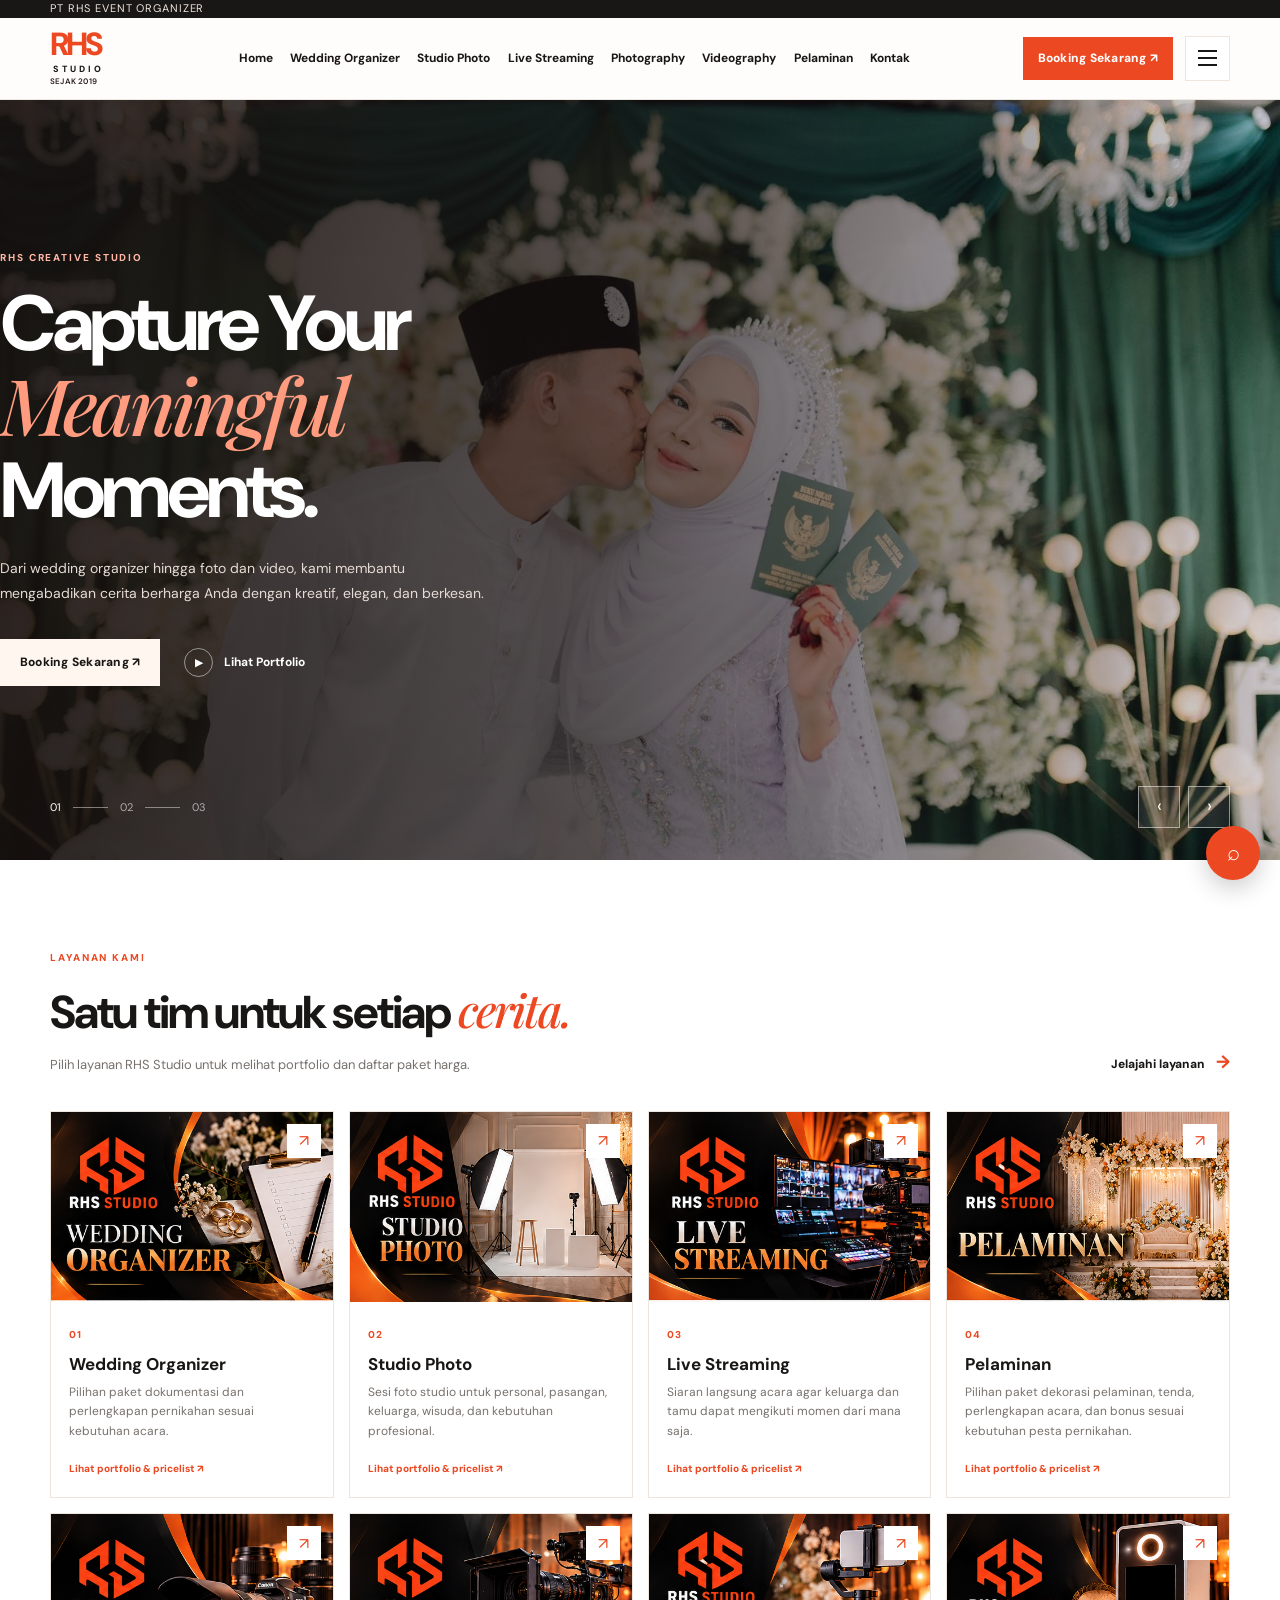
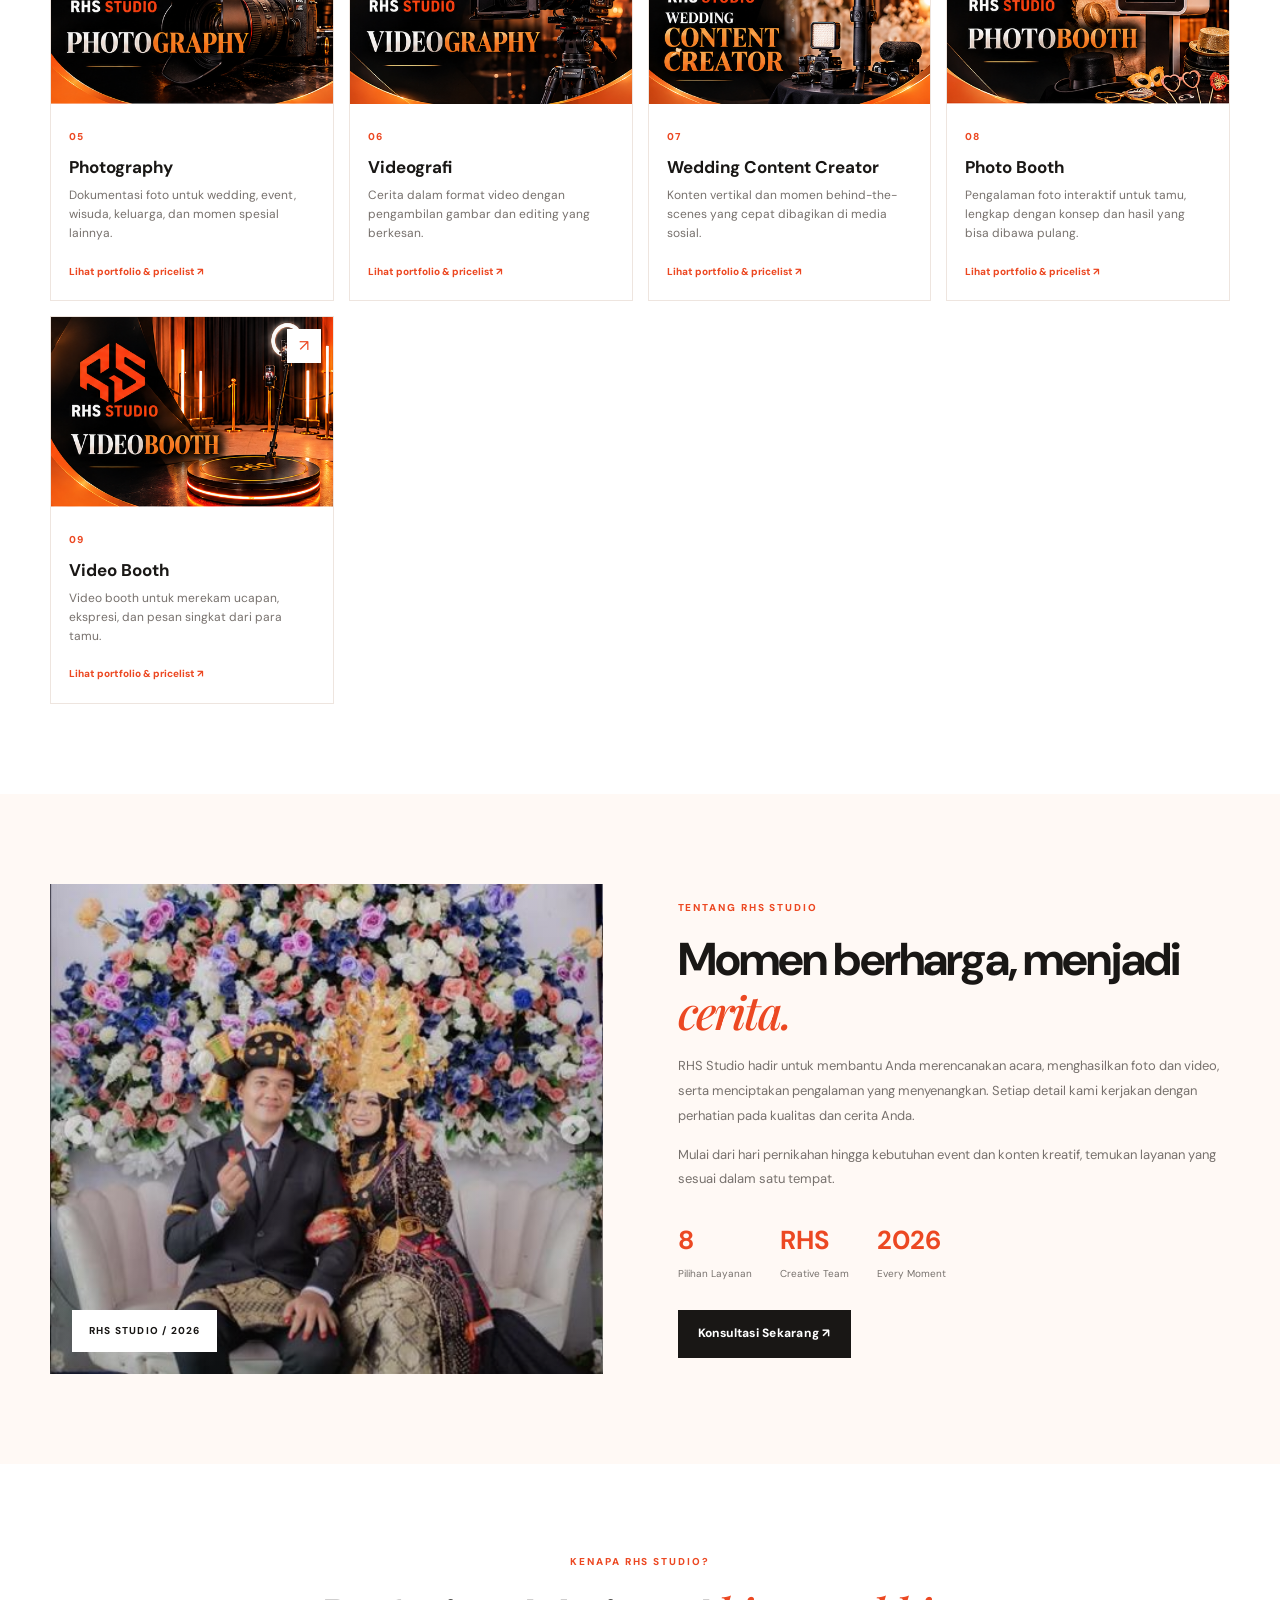
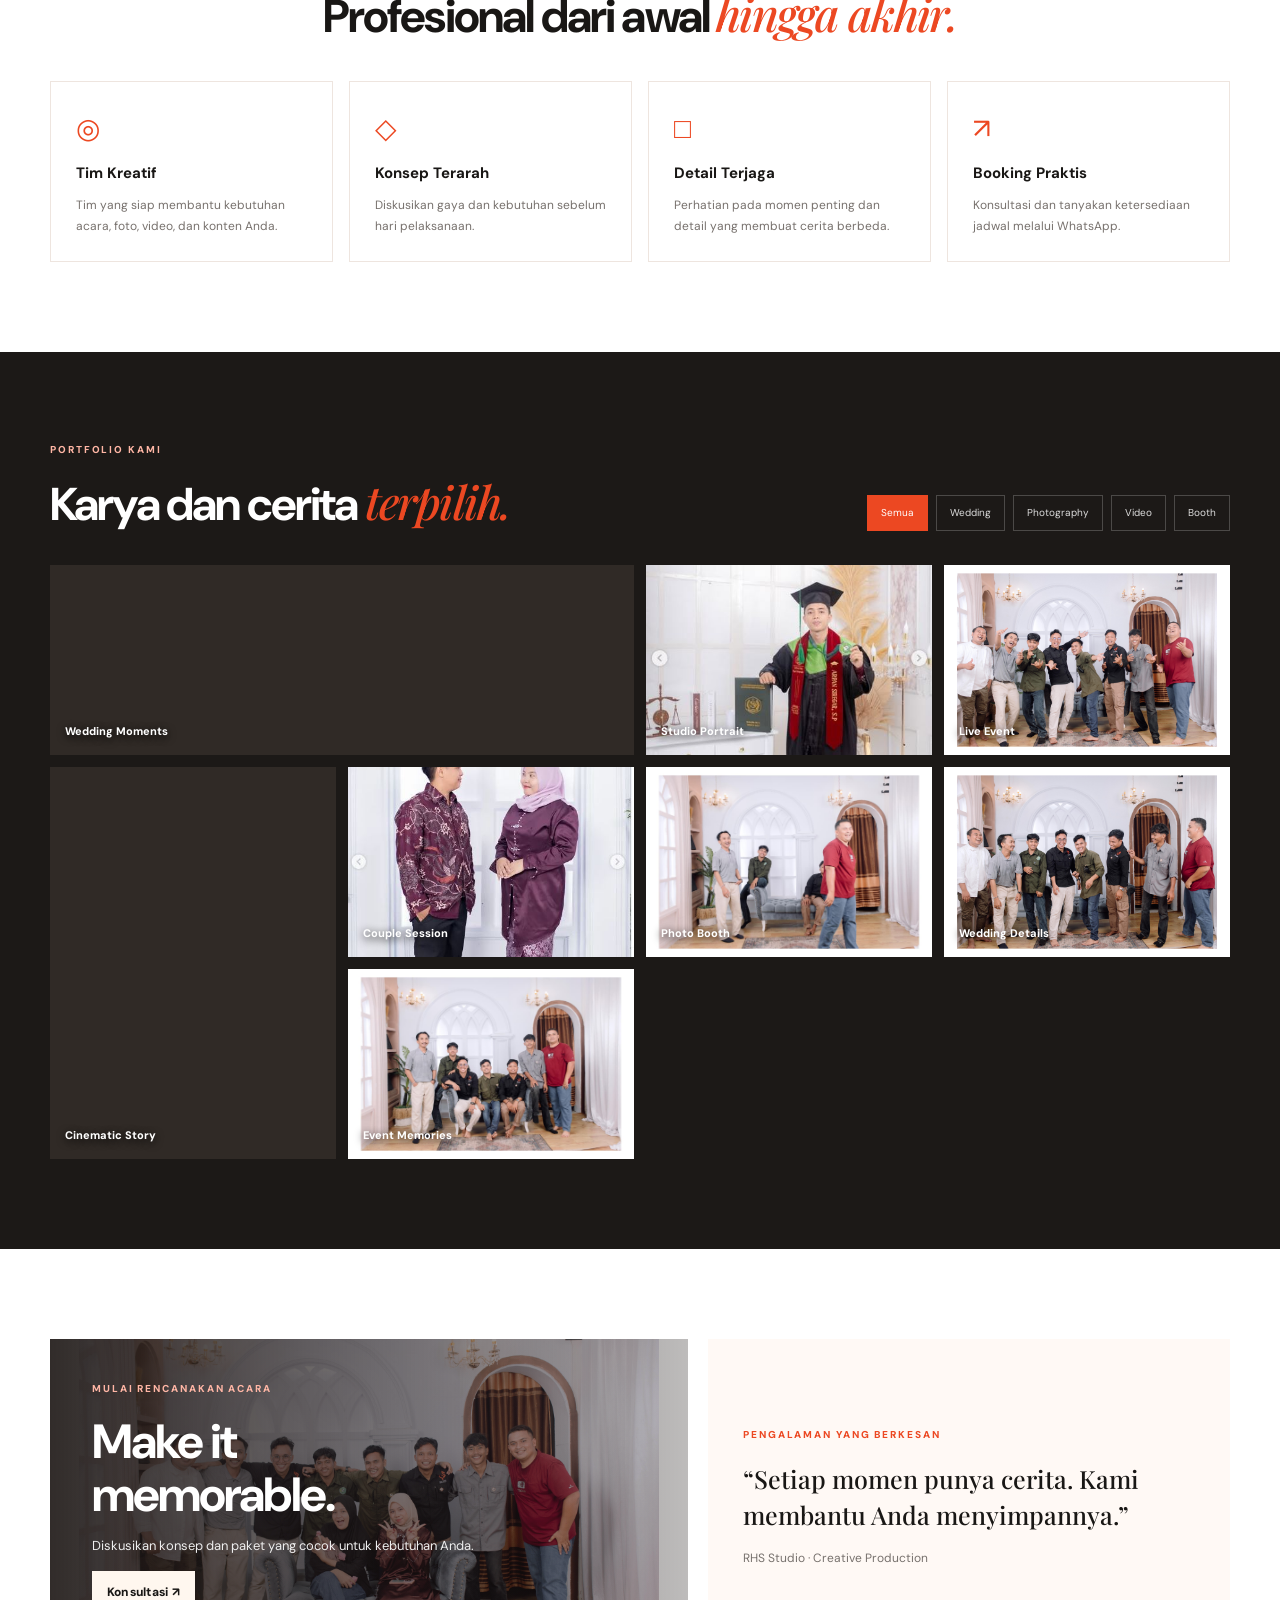
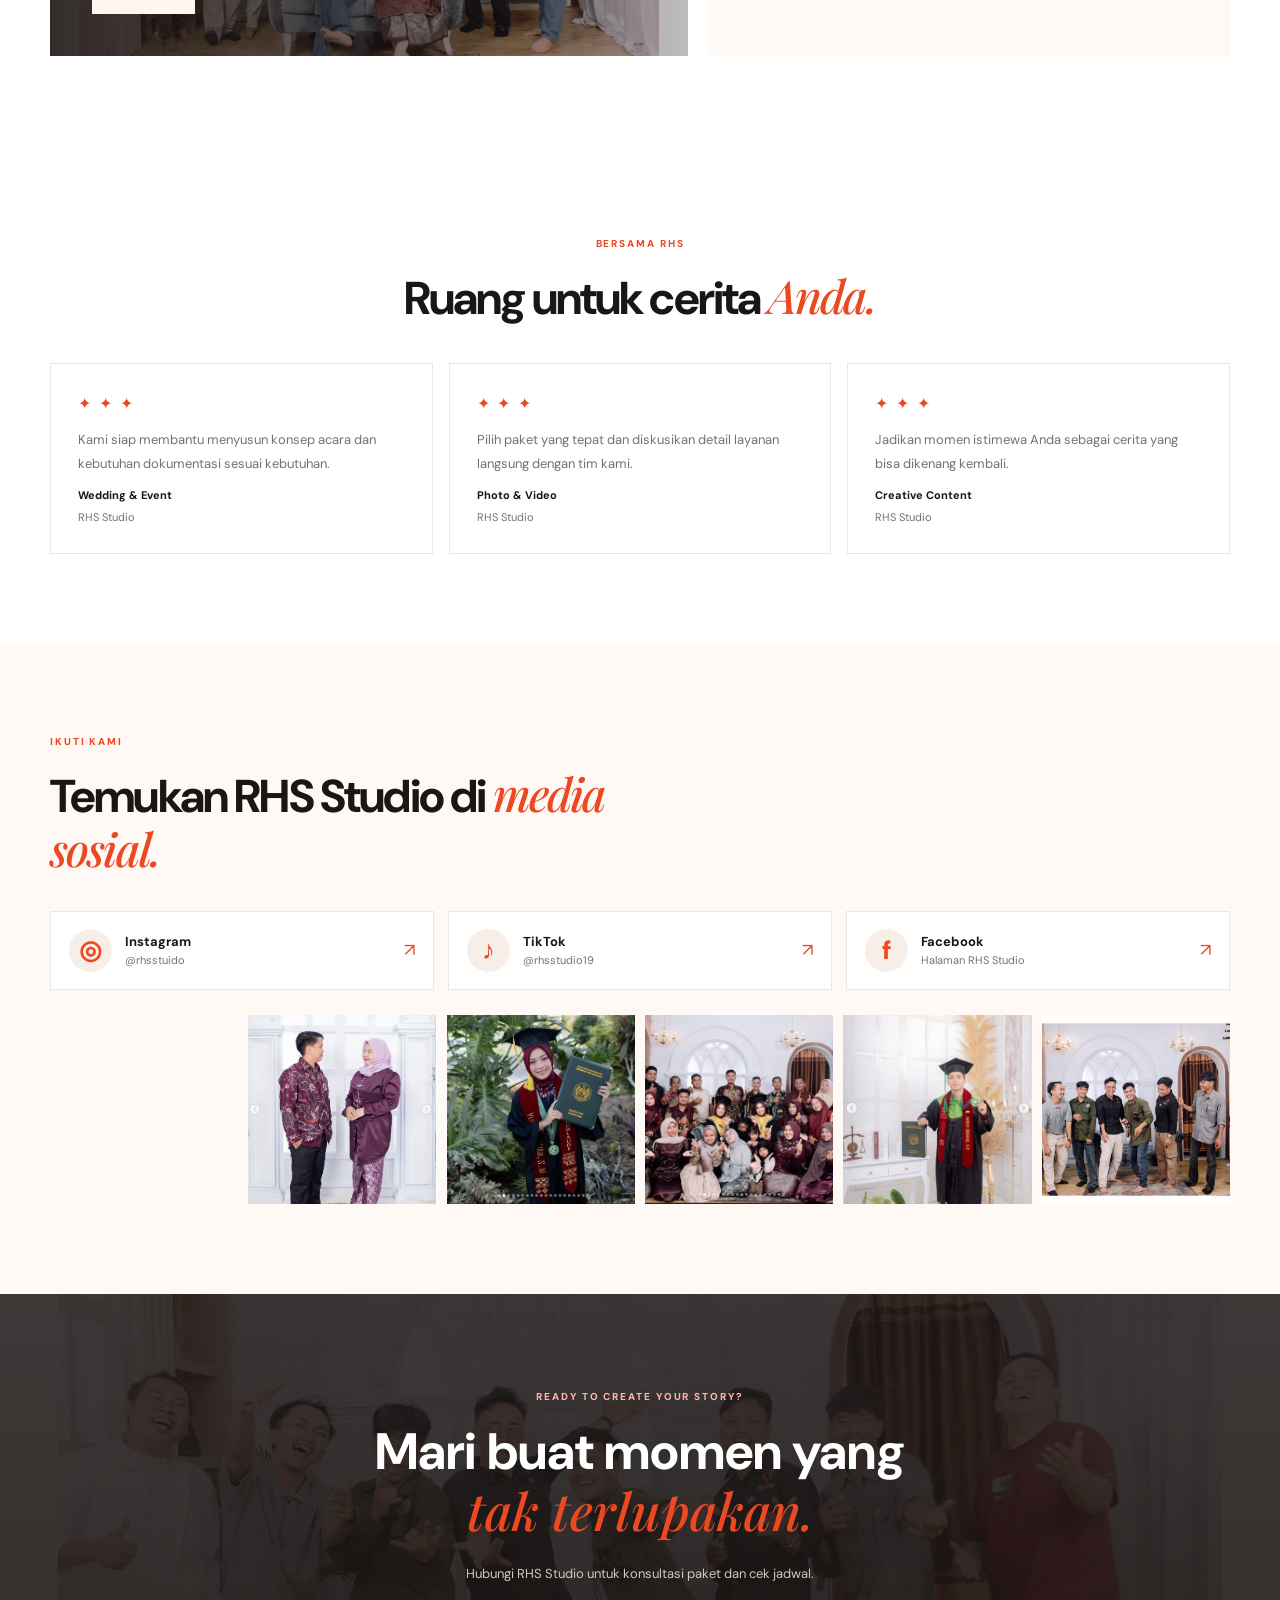
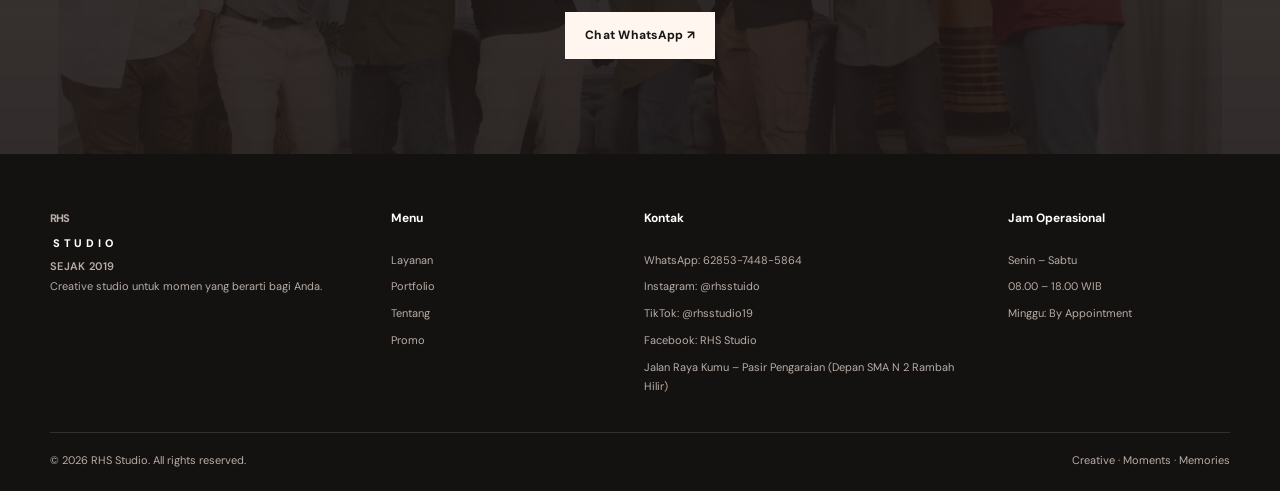
==== commit 7d3bd724: "Add files via upload" ====
--- a/index.html
+++ b/index.html
@@ -14,7 +14,7 @@
 <div class="topbar"><div class="container"><span> PT RHS EVENT ORGANIZER </span></span> </div></div>
 <header class="site-header" id="home">
  <div class="container nav-wrap">
-  <a class="brand" href="#home" aria-label="RHS Studio Home"><span class="brand-main">RHS</span><span class="brand-sub">STUDIO</span></a>
+  <a class="brand" href="#home" aria-label="RHS Studio Home"><span class="brand-main">RHS</span><span class="brand-sub">STUDIO</span><span class="brand-since">SEJAK 2019</span></a>
   <nav class="desktop-nav" aria-label="Navigasi utama"><a href="#home">Home</a><a href="#/wedding-organizer">Wedding Organizer</a><a href="#/studio-photo">Studio Photo</a><a href="#/live-streaming"> Live Streaming</a><a href="#/photography">Photography</a>
   <a href="#/videografi">Videography</a><a href="#/pelaminan">Pelaminan</a><a href="#kontak">Kontak</a></nav>
   <div class="nav-actions"><a class="btn btn-small" href="#booking">Booking Sekarang ↗</a><button class="menu-toggle" id="menuToggle" aria-label="Buka menu" aria-expanded="false"><span></span><span></span><span></span></button></div>
@@ -32,9 +32,9 @@
 <main id="app">
 <section class="hero" id="hero">
  <div class="hero-slider">
-  <div class="hero-slide active" style="background-image:url('assets/images/2.jpg')"></div>
-  <div class="hero-slide" style="background-image:url('assets/images/4.jpg')"></div>
-  <div class="hero-slide" style="background-image:url('assets/images/3.jpg')"></div>
+  <div class="hero-slide active" style="background-image:url('assets/images/home-slide-1.jpg')"></div>
+  <div class="hero-slide" style="background-image:url('assets/images/home-slide-2.jpg')"></div>
+  <div class="hero-slide" style="background-image:url('assets/images/home-slide-3.jpg')"></div>
  </div><div class="hero-overlay"></div>
  <div class="container hero-content"><p class="eyebrow light">RHS CREATIVE STUDIO</p><h1>Capture Your<br><em>Meaningful</em><br>Moments.</h1><p class="hero-text">Dari wedding organizer hingga foto dan video, kami membantu mengabadikan cerita berharga Anda dengan kreatif, elegan, dan berkesan.</p><div class="hero-actions"><a class="btn btn-cream" href="#booking">Booking Sekarang ↗</a><a class="play-link" href="#portfolio"><span class="play-icon">▶</span> Lihat Portfolio</a></div></div>
  <div class="hero-counter"><span class="active">01</span><i></i><span>02</span><i></i><span>03</span></div><div class="hero-arrows"><button type="button" id="heroPrev" aria-label="Foto sebelumnya">‹</button><button type="button" id="heroNext" aria-label="Foto berikutnya">›</button></div>
@@ -45,10 +45,10 @@
 <section class="section portfolio" id="portfolio"><div class="container"><div class="section-head portfolio-head"><div><p class="eyebrow light">PORTFOLIO KAMI</p><h2>Karya dan cerita <em>terpilih.</em></h2></div><div class="filters" id="homeFilters"><button class="filter active" data-filter="all">Semua</button><button class="filter" data-filter="wedding">Wedding</button><button class="filter" data-filter="photo">Photography</button><button class="filter" data-filter="video">Video</button><button class="filter" data-filter="booth">Booth</button></div></div><div class="portfolio-grid" id="homePortfolio"></div></div></section>
 <section class="section promo" id="promo"><div class="container promo-grid"><div class="promo-card"><div><p class="eyebrow light">MULAI RENCANAKAN ACARA</p><h2>Make it<br>memorable.</h2><p>Diskusikan konsep dan paket yang cocok untuk kebutuhan Anda.</p><a class="btn btn-cream btn-small" href="#booking">Konsultasi ↗</a></div></div><div class="testimonial-mini"><p class="eyebrow">PENGALAMAN YANG BERKESAN</p><h3>“Setiap momen punya cerita. Kami membantu Anda menyimpannya.”</h3><p class="muted">RHS Studio · Creative Production</p></div></div></section>
 <section class="section" id="testimoni"><div class="container"><div class="center-head"><p class="eyebrow">BERSAMA RHS</p><h2>Ruang untuk cerita <em>Anda.</em></h2></div><div class="testimonial-grid"><article><div class="stars">✦ ✦ ✦</div><p>Kami siap membantu menyusun konsep acara dan kebutuhan dokumentasi sesuai kebutuhan.</p><strong>Wedding & Event</strong><span>RHS Studio</span></article><article><div class="stars">✦ ✦ ✦</div><p>Pilih paket yang tepat dan diskusikan detail layanan langsung dengan tim kami.</p><strong>Photo & Video</strong><span>RHS Studio</span></article><article><div class="stars">✦ ✦ ✦</div><p>Jadikan momen istimewa Anda sebagai cerita yang bisa dikenang kembali.</p><strong>Creative Content</strong><span>RHS Studio</span></article></div></div></section>
-<section class="section instagram"><div class="container"><div class="section-head"><div><p class="eyebrow">IKUTI KAMI</p><h2>Lebih banyak cerita di <em>Instagram.</em></h2></div><a class="instagram-link" href="https://www.instagram.com/studio.rhs/" target="_blank" rel="noopener"> @studio.rhs ↗</a></div><div class="ig-grid" id="igGrid"></div></div></section>
+<section class="section instagram"><div class="container"><div class="section-head"><div><p class="eyebrow">IKUTI KAMI</p><h2>Temukan RHS Studio di <em>media sosial.</em></h2></div></div><div class="social-links" aria-label="Media sosial RHS Studio"><a class="social-link social-instagram" href="https://www.instagram.com/rhsstuido/" target="_blank" rel="noopener noreferrer"><span class="social-icon" aria-hidden="true">◎</span><span><strong>Instagram</strong><small>@rhsstuido</small></span><span class="social-arrow" aria-hidden="true">↗</span></a><a class="social-link social-tiktok" href="https://www.tiktok.com/@rhsstudio19" target="_blank" rel="noopener noreferrer"><span class="social-icon" aria-hidden="true">♪</span><span><strong>TikTok</strong><small>@rhsstudio19</small></span><span class="social-arrow" aria-hidden="true">↗</span></a><a class="social-link social-facebook" href="https://www.facebook.com/share/1ExTj3SoJa/" target="_blank" rel="noopener noreferrer"><span class="social-icon" aria-hidden="true">f</span><span><strong>Facebook</strong><small>Halaman RHS Studio</small></span><span class="social-arrow" aria-hidden="true">↗</span></a></div><div class="ig-grid" id="igGrid"></div></div></section>
 <section class="booking" id="booking"><div class="booking-bg"></div><div class="container booking-content"><p class="eyebrow light">READY TO CREATE YOUR STORY?</p><h2>Mari buat momen yang<br><em>tak terlupakan.</em></h2><p>Hubungi RHS Studio untuk konsultasi paket dan cek jadwal.</p><a class="btn btn-cream" id="whatsappButton" href="https://wa.me/6285374485864" target="_blank" rel="noopener">Chat WhatsApp ↗</a></div></section>
 </main>
-<footer class="footer" id="kontak"><div class="container footer-grid"><div class="footer-brand"><a class="brand" href="#home"><span class="brand-main">RHS</span><span class="brand-sub">STUDIO</span></a><p>Creative studio untuk momen yang berarti bagi Anda.</p></div><div><h4>Menu</h4><a href="#layanan">Layanan</a><a href="#portfolio">Portfolio</a><a href="#tentang">Tentang</a><a href="#promo">Promo</a></div><div><h4>Kontak</h4><span>WhatsApp: 62853-7448-5864</span><span>Instagram: @studio.rhs</span><span>Jalan Raya Kumu – Pasir Pengaraian (Depan SMA N 2 Rambah Hilir)</span></div><div><h4>Jam Operasional</h4><span>Senin – Sabtu</span><span>08.00 – 18.00 WIB</span><span>Minggu: By Appointment</span></div></div><div class="container footer-bottom"><span>© 2026 RHS Studio. All rights reserved.</span><span>Creative · Moments · Memories</span></div></footer>
+<footer class="footer" id="kontak"><div class="container footer-grid"><div class="footer-brand"><a class="brand" href="#home"><span class="brand-main">RHS</span><span class="brand-sub">STUDIO</span><span class="brand-since">SEJAK 2019</span></a><p>Creative studio untuk momen yang berarti bagi Anda.</p></div><div><h4>Menu</h4><a href="#layanan">Layanan</a><a href="#portfolio">Portfolio</a><a href="#tentang">Tentang</a><a href="#promo">Promo</a></div><div><h4>Kontak</h4><span>WhatsApp: 62853-7448-5864</span><span>Instagram: @rhsstuido</span><a href="https://www.tiktok.com/@rhsstudio19" target="_blank" rel="noopener noreferrer">TikTok: @rhsstudio19</a><a href="https://www.facebook.com/share/1ExTj3SoJa/" target="_blank" rel="noopener noreferrer">Facebook: RHS Studio</a><span>Jalan Raya Kumu – Pasir Pengaraian (Depan SMA N 2 Rambah Hilir)</span></div><div><h4>Jam Operasional</h4><span>Senin – Sabtu</span><span>08.00 – 18.00 WIB</span><span>Minggu: By Appointment</span></div></div><div class="container footer-bottom"><span>© 2026 RHS Studio. All rights reserved.</span><span>Creative · Moments · Memories</span></div></footer>
 <a class="floating-wa" href="https://wa.me/6285374485864" target="_blank" rel="noopener" aria-label="Chat WhatsApp">⌕</a>
 <script src="js/script.js"></script>
 </body></html>
--- a/css/style.css
+++ b/css/style.css
@@ -980,3 +980,72 @@
 .pelaminan-inspiration-card figcaption { padding:12px 14px; color:#fff8f2; font-size:12px; font-weight:700; }
 @media(max-width:850px){.pelaminan-inspiration-grid{grid-template-columns:repeat(2,minmax(0,1fr));}}
 @media(max-width:480px){.pelaminan-inspiration-grid{gap:10px}.pelaminan-inspiration-card figcaption{padding:10px;font-size:11px}}
+
+
+/* FINAL RESPONSIVE HEADER + LOGO TUNING */
+.brand { flex: 0 0 auto; min-width: 76px; line-height: 1; align-items: flex-start; }
+.brand-main { display:block; line-height:.92; }
+.brand-sub { display:block; white-space:nowrap; line-height:1; margin:5px 0 0 3px; letter-spacing:.34em; }
+.brand-since { display:block; white-space:nowrap; font-size:8px; line-height:1.1; letter-spacing:.025em; font-weight:600; margin:3px 0 0 0; color:#29211e; }
+.footer .brand-since { color:#b9ada6; }
+.nav-wrap { min-width:0; }
+.desktop-nav { gap:clamp(10px,1.35vw,22px); white-space:nowrap; }
+.nav-actions { flex:0 0 auto; }
+.hero { min-height:clamp(520px, calc(100svh - 105px), 760px); }
+.hero-content { width:100%; }
+.hero h1 { overflow-wrap:normal; }
+@media (max-width: 1180px) {
+  .desktop-nav { gap:10px; font-size:11px; }
+  .nav-wrap { gap:14px; }
+  .nav-actions > .btn { padding:12px 14px; }
+}
+@media (max-width: 1000px) {
+  .desktop-nav { display:none; }
+  .nav-wrap { justify-content:space-between; }
+  .nav-actions { margin-left:auto; }
+}
+@media (max-width: 768px) {
+  .site-header { height:76px; }
+  .brand-main { font-size:29px; }
+  .brand-sub { font-size:8px; margin-top:4px; }
+  .brand-since { font-size:7px; margin-top:3px; }
+  .mobile-nav { top:75px; }
+  .hero { min-height:min(700px, calc(100svh - 76px)); }
+  .hero-content { padding:54px 0 105px; }
+  .hero-overlay { background:linear-gradient(90deg, #160f0df2 0%, #160f0dc7 58%, #160f0d75 100%); }
+}
+@media (max-width: 480px) {
+  .container { width:calc(100% - 28px); }
+  .site-header { height:72px; }
+  .nav-wrap { gap:8px; }
+  .brand { min-width:68px; }
+  .brand-main { font-size:26px; }
+  .brand-sub { font-size:7px; letter-spacing:.32em; margin-left:2px; }
+  .brand-since { font-size:6.5px; letter-spacing:0; }
+  .mobile-nav { top:71px; max-height:calc(100dvh - 72px); }
+  .hero { min-height:min(680px, calc(100svh - 72px)); }
+  .hero-content { padding:44px 0 100px; }
+  .hero h1 { font-size:clamp(35px, 10vw, 46px); max-width:100%; }
+  .hero-text { max-width:100%; }
+  .hero-actions { align-items:flex-start; }
+  .hero-counter { left:14px; bottom:18px; }
+  .hero-arrows { right:14px; bottom:10px; }
+}
+@media (max-width: 360px) {
+  .brand-main { font-size:24px; }
+  .menu-toggle { width:40px; height:40px; flex-basis:40px; }
+  .hero h1 { font-size:35px; }
+  .hero-actions .btn { padding:12px 10px; }
+}
+
+
+/* Social media links: Instagram, TikTok, and Facebook */
+.social-links{display:grid;grid-template-columns:repeat(3,minmax(0,1fr));gap:14px;margin:28px 0 10px}
+.social-link{display:flex;align-items:center;gap:13px;min-width:0;padding:17px 18px;background:#fff;border:1px solid var(--line);transition:transform .2s,border-color .2s,box-shadow .2s}
+.social-link:hover{transform:translateY(-3px);border-color:var(--orange);box-shadow:0 10px 25px #24160d0d}
+.social-icon{width:43px;height:43px;flex:0 0 43px;display:grid;place-items:center;border-radius:50%;background:#f7eee8;color:var(--orange);font-size:26px;font-weight:800}
+.social-link>span:nth-child(2){display:flex;flex-direction:column;min-width:0}
+.social-link strong{font-size:13px;line-height:1.5}
+.social-link small{font-size:11px;color:var(--muted);overflow-wrap:anywhere}
+.social-arrow{margin-left:auto;color:var(--orange);font-size:18px}
+@media(max-width:650px){.social-links{grid-template-columns:1fr;gap:9px;margin-top:20px}.social-link{padding:13px 15px}.social-icon{width:39px;height:39px;flex-basis:39px}}
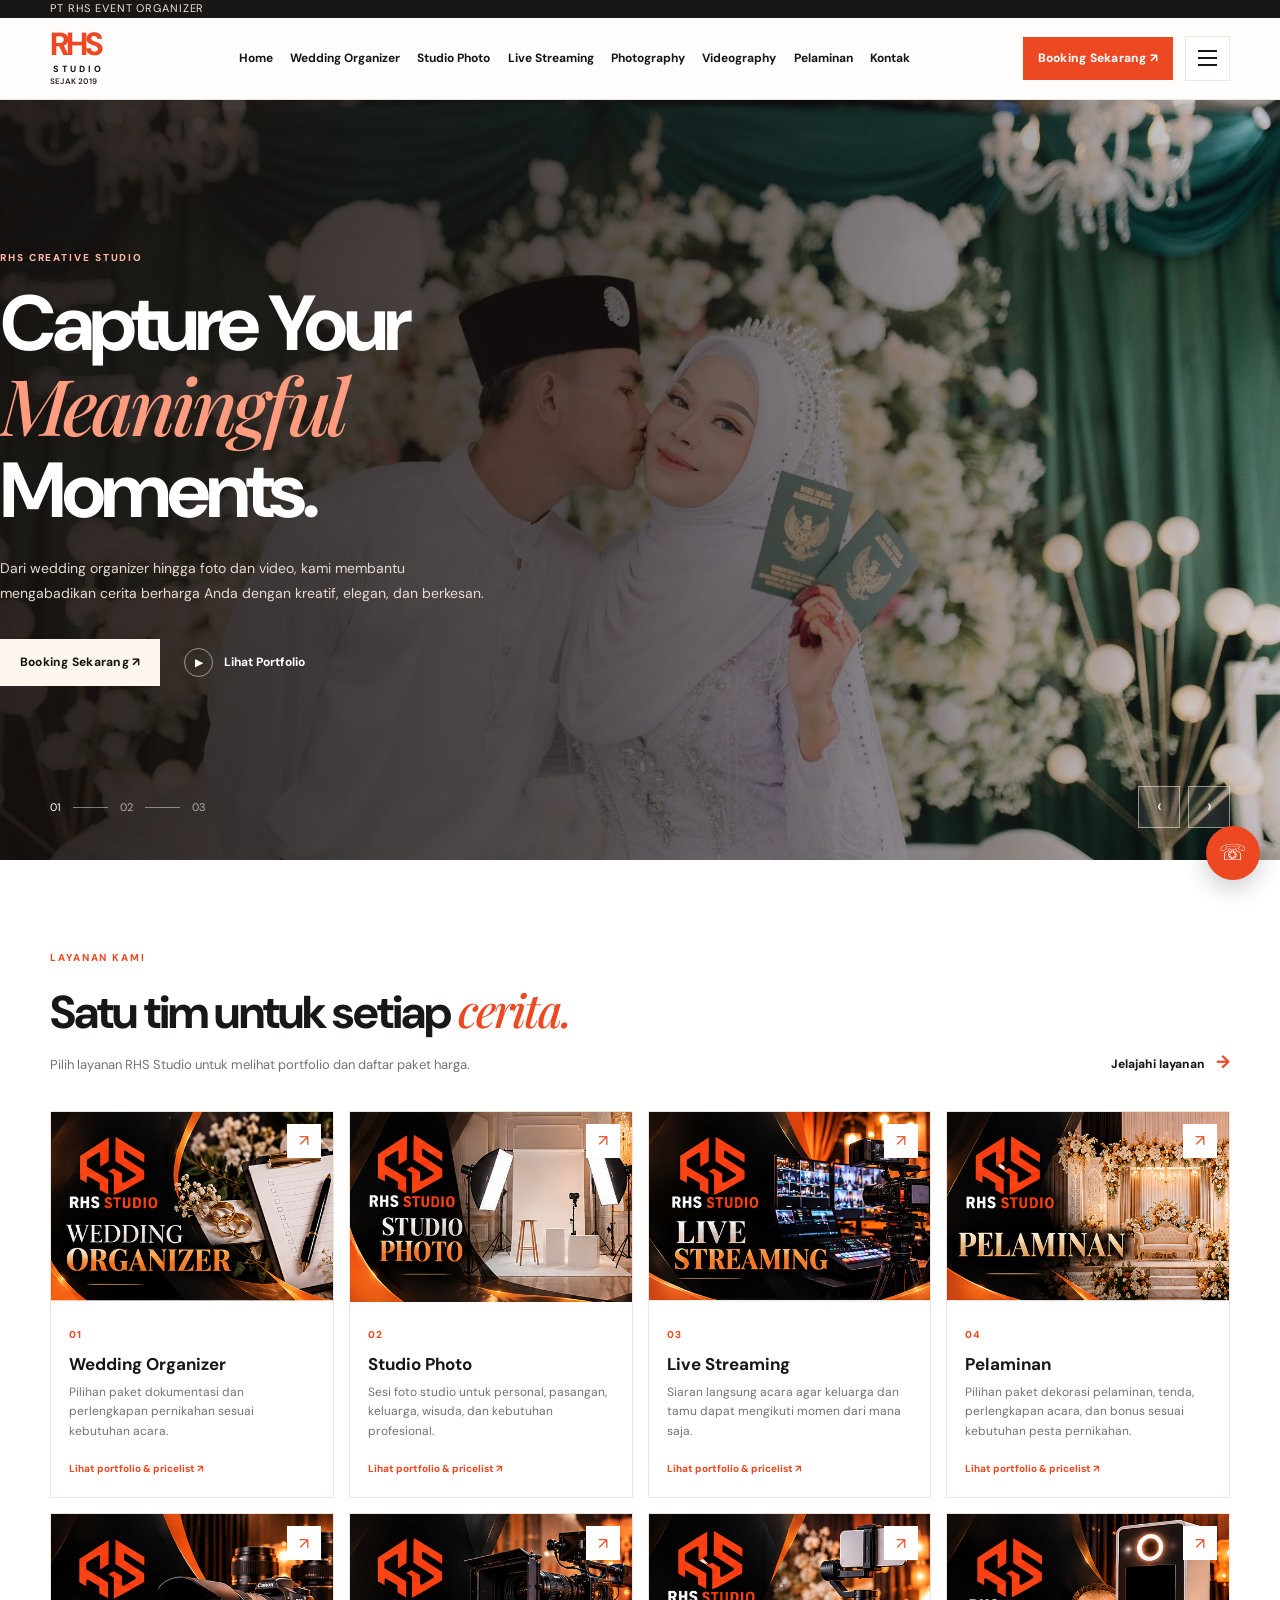
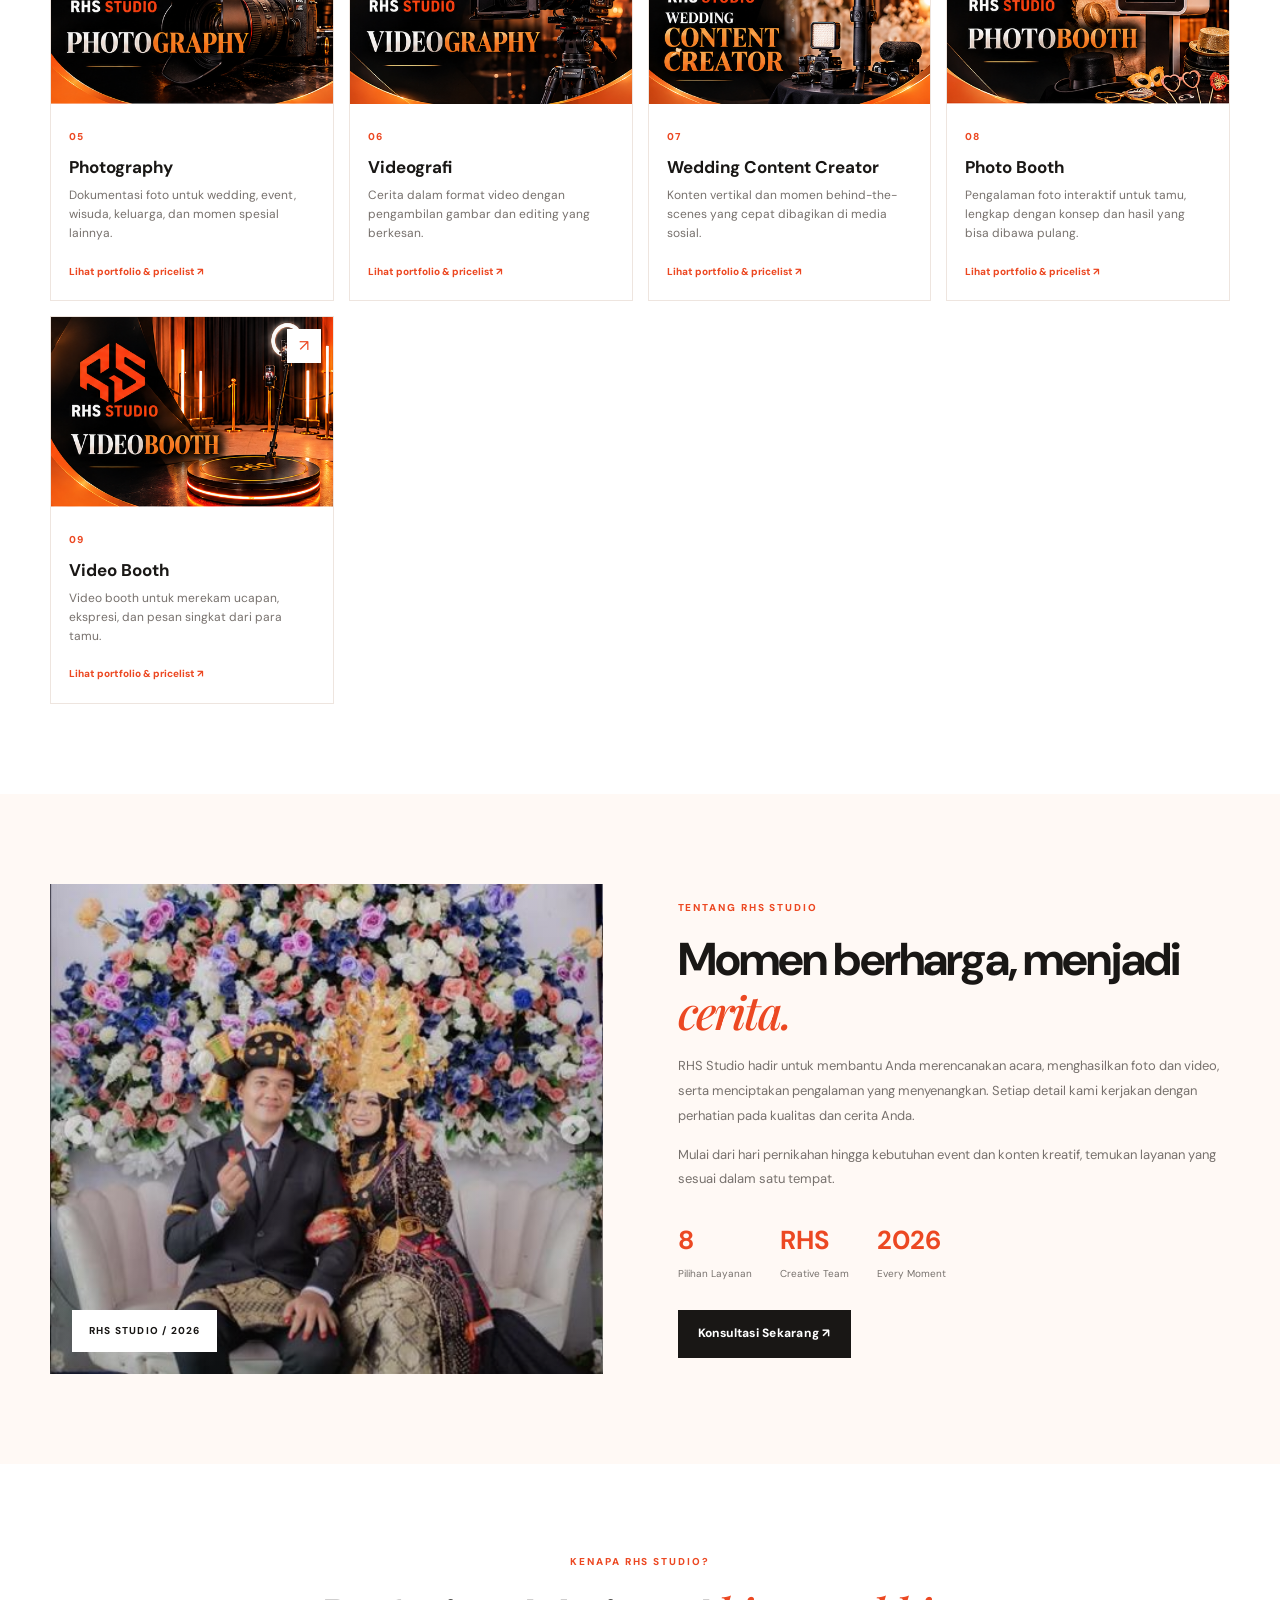
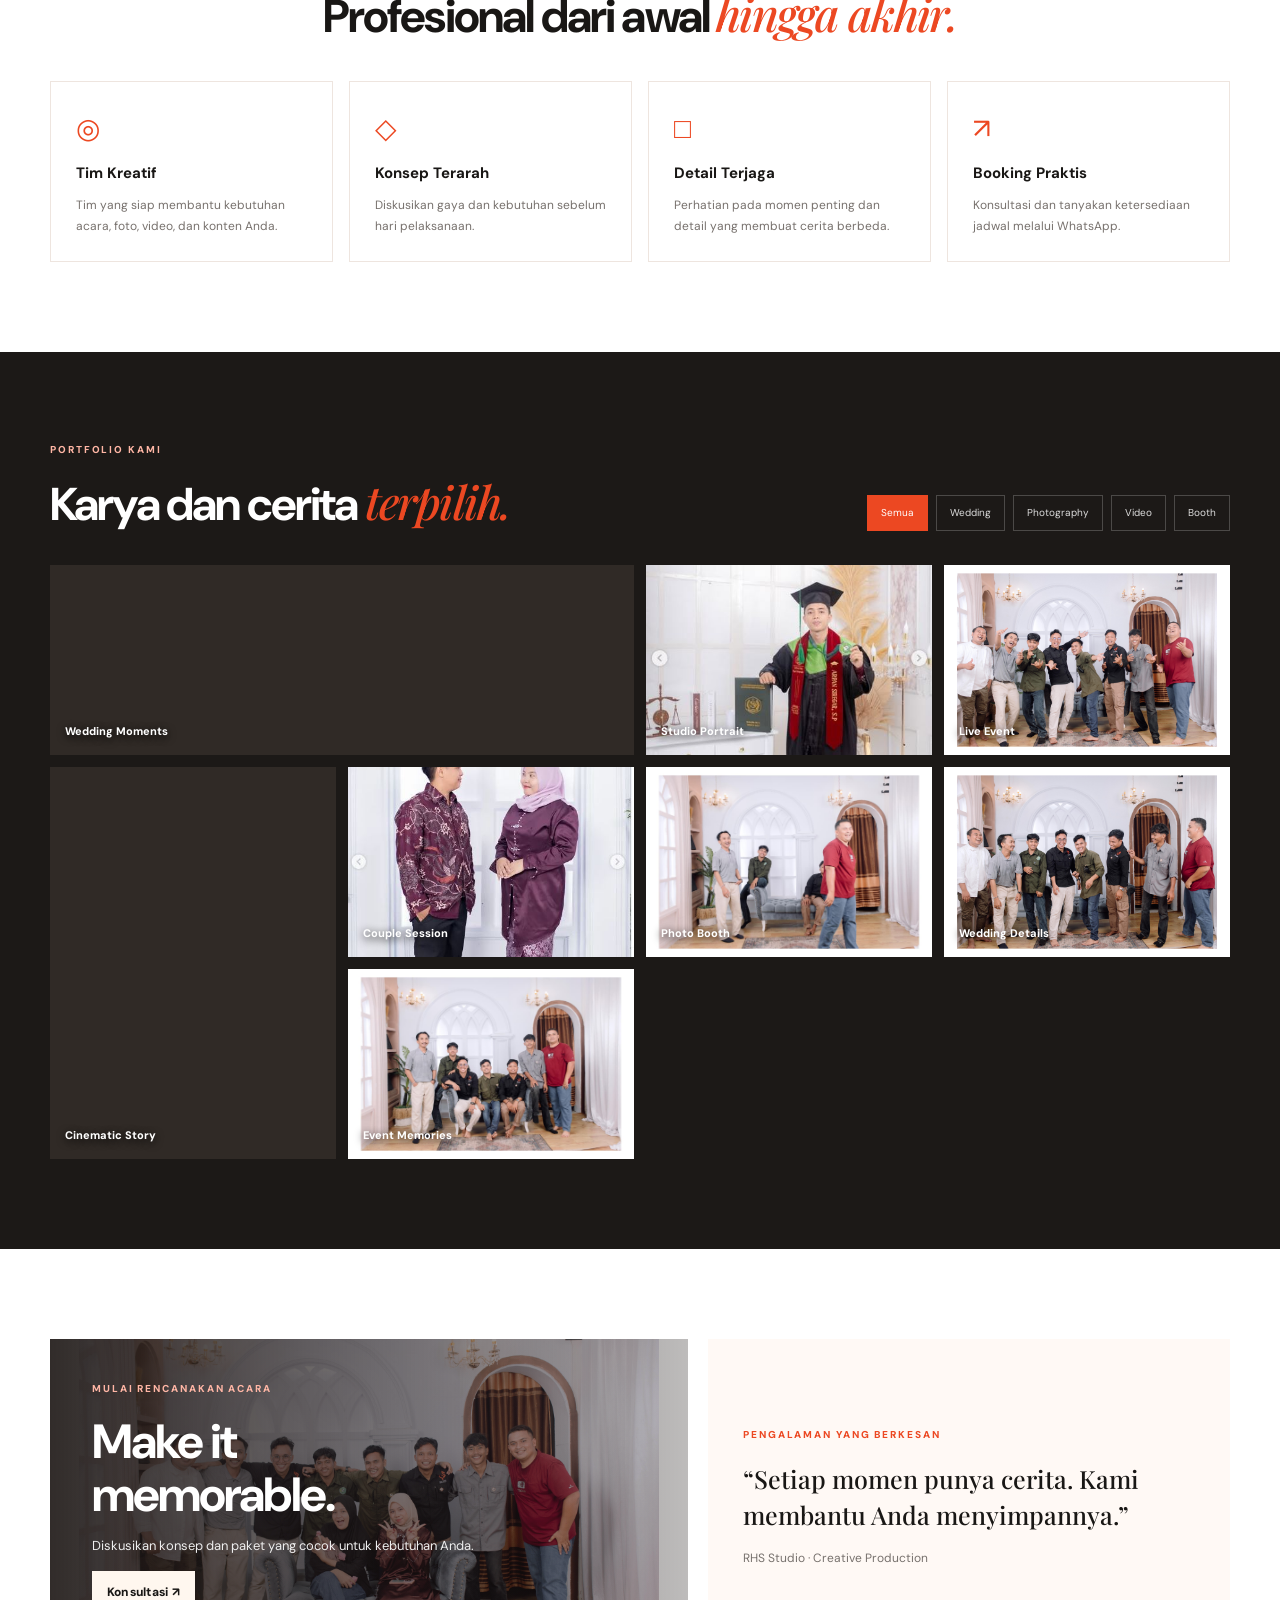
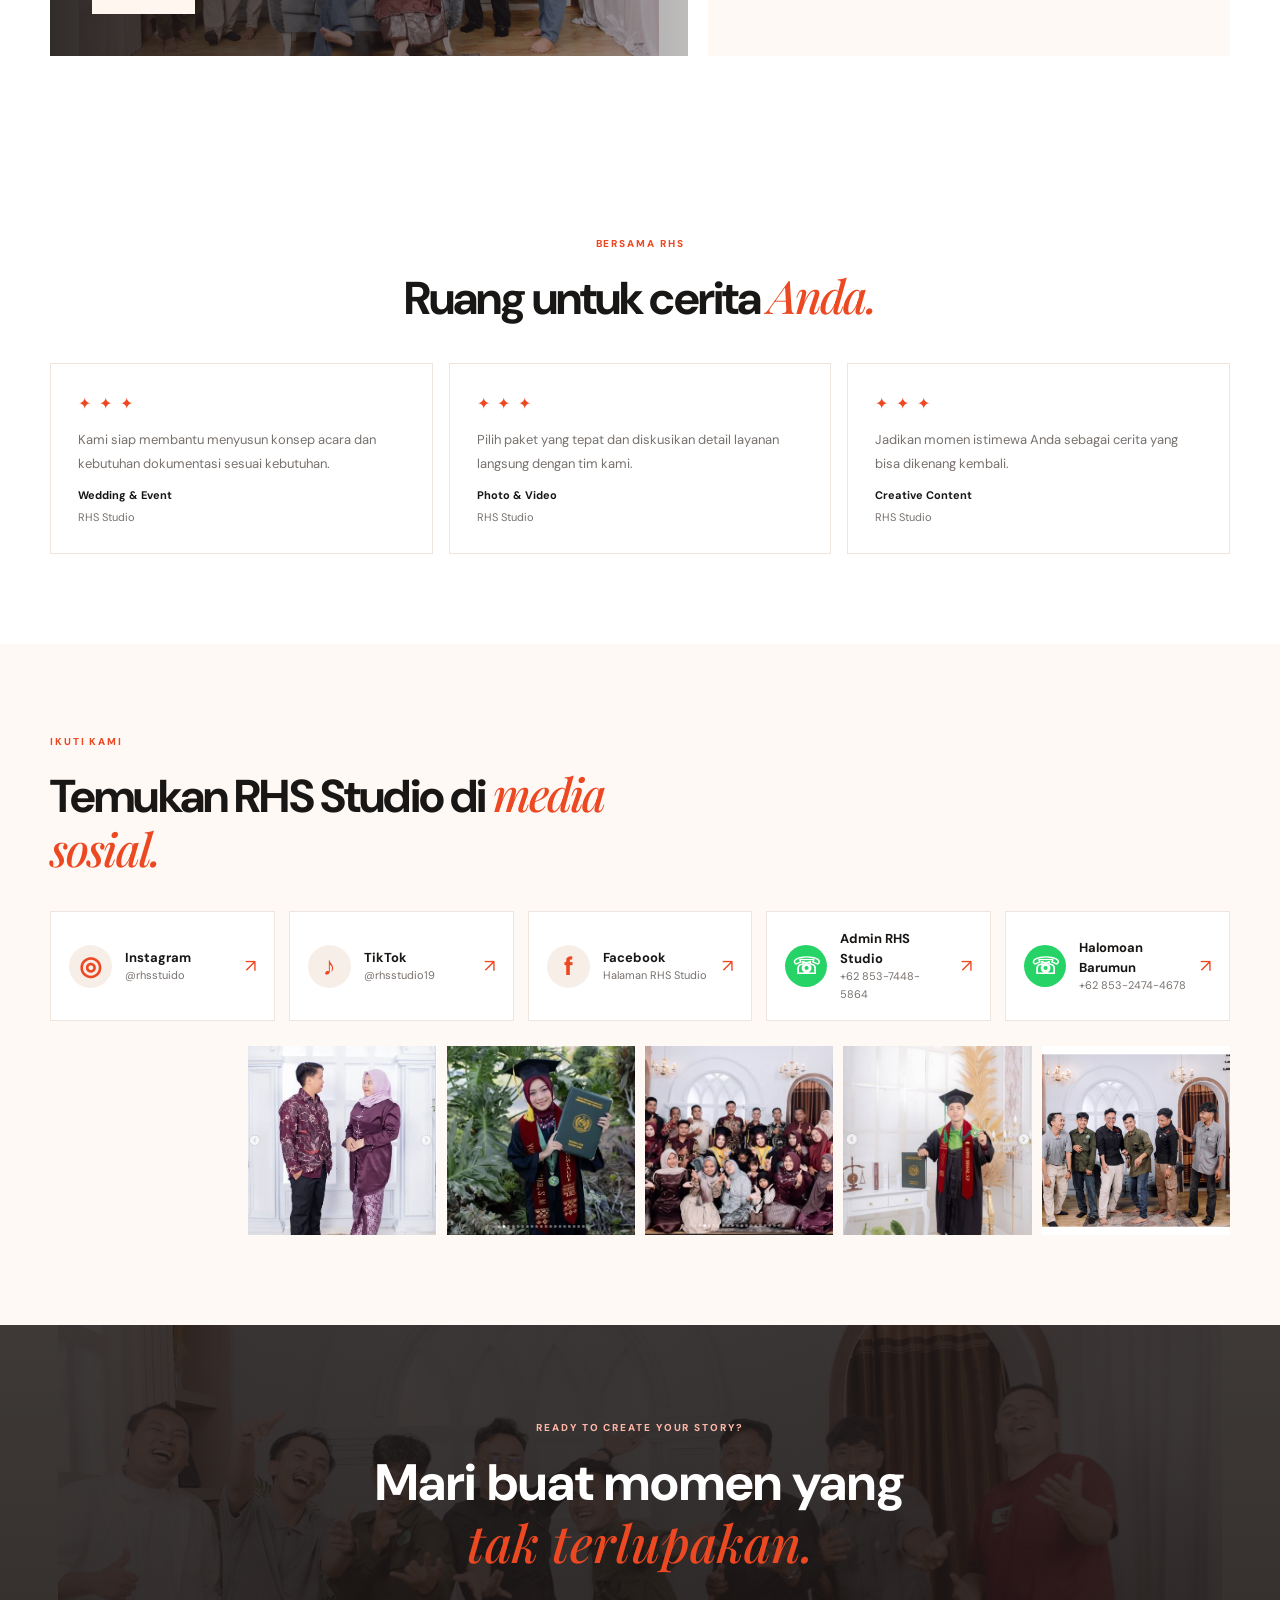
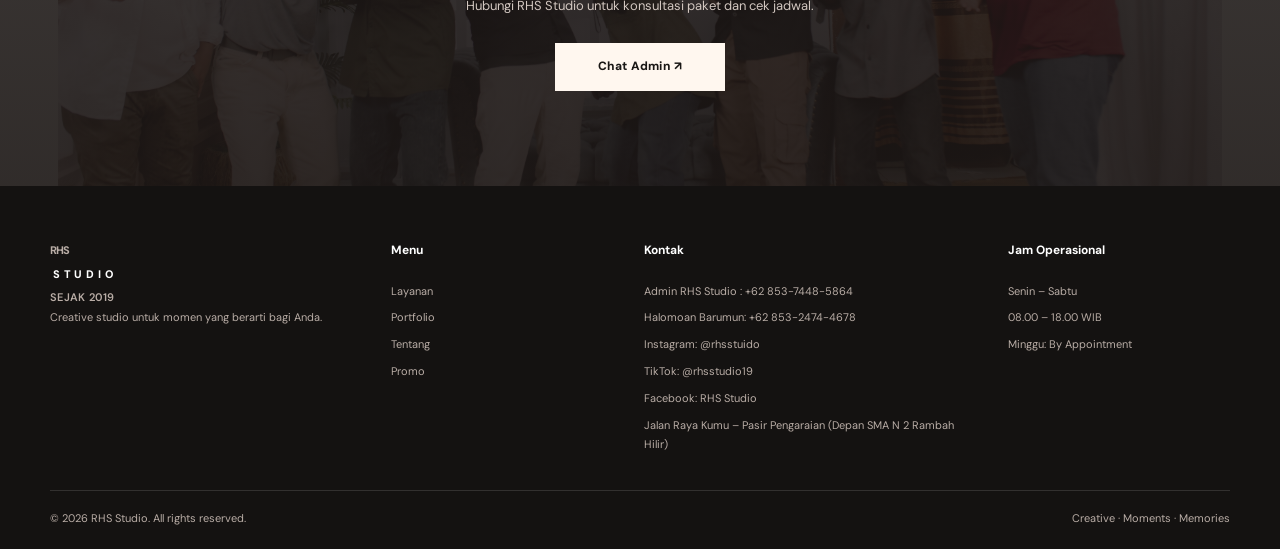
==== commit b88a8caa: "Add files via upload" ====
--- a/index.html
+++ b/index.html
@@ -45,10 +45,10 @@
 <section class="section portfolio" id="portfolio"><div class="container"><div class="section-head portfolio-head"><div><p class="eyebrow light">PORTFOLIO KAMI</p><h2>Karya dan cerita <em>terpilih.</em></h2></div><div class="filters" id="homeFilters"><button class="filter active" data-filter="all">Semua</button><button class="filter" data-filter="wedding">Wedding</button><button class="filter" data-filter="photo">Photography</button><button class="filter" data-filter="video">Video</button><button class="filter" data-filter="booth">Booth</button></div></div><div class="portfolio-grid" id="homePortfolio"></div></div></section>
 <section class="section promo" id="promo"><div class="container promo-grid"><div class="promo-card"><div><p class="eyebrow light">MULAI RENCANAKAN ACARA</p><h2>Make it<br>memorable.</h2><p>Diskusikan konsep dan paket yang cocok untuk kebutuhan Anda.</p><a class="btn btn-cream btn-small" href="#booking">Konsultasi ↗</a></div></div><div class="testimonial-mini"><p class="eyebrow">PENGALAMAN YANG BERKESAN</p><h3>“Setiap momen punya cerita. Kami membantu Anda menyimpannya.”</h3><p class="muted">RHS Studio · Creative Production</p></div></div></section>
 <section class="section" id="testimoni"><div class="container"><div class="center-head"><p class="eyebrow">BERSAMA RHS</p><h2>Ruang untuk cerita <em>Anda.</em></h2></div><div class="testimonial-grid"><article><div class="stars">✦ ✦ ✦</div><p>Kami siap membantu menyusun konsep acara dan kebutuhan dokumentasi sesuai kebutuhan.</p><strong>Wedding & Event</strong><span>RHS Studio</span></article><article><div class="stars">✦ ✦ ✦</div><p>Pilih paket yang tepat dan diskusikan detail layanan langsung dengan tim kami.</p><strong>Photo & Video</strong><span>RHS Studio</span></article><article><div class="stars">✦ ✦ ✦</div><p>Jadikan momen istimewa Anda sebagai cerita yang bisa dikenang kembali.</p><strong>Creative Content</strong><span>RHS Studio</span></article></div></div></section>
-<section class="section instagram"><div class="container"><div class="section-head"><div><p class="eyebrow">IKUTI KAMI</p><h2>Temukan RHS Studio di <em>media sosial.</em></h2></div></div><div class="social-links" aria-label="Media sosial RHS Studio"><a class="social-link social-instagram" href="https://www.instagram.com/rhsstuido/" target="_blank" rel="noopener noreferrer"><span class="social-icon" aria-hidden="true">◎</span><span><strong>Instagram</strong><small>@rhsstuido</small></span><span class="social-arrow" aria-hidden="true">↗</span></a><a class="social-link social-tiktok" href="https://www.tiktok.com/@rhsstudio19" target="_blank" rel="noopener noreferrer"><span class="social-icon" aria-hidden="true">♪</span><span><strong>TikTok</strong><small>@rhsstudio19</small></span><span class="social-arrow" aria-hidden="true">↗</span></a><a class="social-link social-facebook" href="https://www.facebook.com/share/1ExTj3SoJa/" target="_blank" rel="noopener noreferrer"><span class="social-icon" aria-hidden="true">f</span><span><strong>Facebook</strong><small>Halaman RHS Studio</small></span><span class="social-arrow" aria-hidden="true">↗</span></a></div><div class="ig-grid" id="igGrid"></div></div></section>
-<section class="booking" id="booking"><div class="booking-bg"></div><div class="container booking-content"><p class="eyebrow light">READY TO CREATE YOUR STORY?</p><h2>Mari buat momen yang<br><em>tak terlupakan.</em></h2><p>Hubungi RHS Studio untuk konsultasi paket dan cek jadwal.</p><a class="btn btn-cream" id="whatsappButton" href="https://wa.me/6285374485864" target="_blank" rel="noopener">Chat WhatsApp ↗</a></div></section>
+<section class="section instagram"><div class="container"><div class="section-head"><div><p class="eyebrow">IKUTI KAMI</p><h2>Temukan RHS Studio di <em>media sosial.</em></h2></div></div><div class="social-links" aria-label="Media sosial dan kontak RHS Studio"><a class="social-link social-instagram" href="https://www.instagram.com/rhsstuido/" target="_blank" rel="noopener noreferrer"><span class="social-icon" aria-hidden="true">◎</span><span><strong>Instagram</strong><small>@rhsstuido</small></span><span class="social-arrow" aria-hidden="true">↗</span></a><a class="social-link social-tiktok" href="https://www.tiktok.com/@rhsstudio19" target="_blank" rel="noopener noreferrer"><span class="social-icon" aria-hidden="true">♪</span><span><strong>TikTok</strong><small>@rhsstudio19</small></span><span class="social-arrow" aria-hidden="true">↗</span></a><a class="social-link social-facebook" href="https://www.facebook.com/share/1ExTj3SoJa/" target="_blank" rel="noopener noreferrer"><span class="social-icon" aria-hidden="true">f</span><span><strong>Facebook</strong><small>Halaman RHS Studio</small></span><span class="social-arrow" aria-hidden="true">↗</span></a><a class="social-link social-whatsapp" href="https://wa.me/6285374485864" target="_blank" rel="noopener noreferrer"><span class="social-icon" aria-hidden="true">☏</span><span><strong> Admin RHS Studio</strong><small>+62 853-7448-5864</small></span><span class="social-arrow" aria-hidden="true">↗</span></a><a class="social-link social-whatsapp" href="https://wa.me/6285324744678" target="_blank" rel="noopener noreferrer"><span class="social-icon" aria-hidden="true">☏</span><span><strong> Halomoan Barumun</strong><small>+62 853-2474-4678</small></span><span class="social-arrow" aria-hidden="true">↗</span></a></div><div class="ig-grid" id="igGrid"></div></div></section>
+<section class="booking" id="booking"><div class="booking-bg"></div><div class="container booking-content"><p class="eyebrow light">READY TO CREATE YOUR STORY?</p><h2>Mari buat momen yang<br><em>tak terlupakan.</em></h2><p>Hubungi RHS Studio untuk konsultasi paket dan cek jadwal.</p><div class="booking-whatsapp-actions"><a class="btn btn-cream" id="whatsappButton" href="https://wa.me/6285374485864" target="_blank" rel="noopener noreferrer">Chat Admin ↗</a></a></div></div></section>
 </main>
-<footer class="footer" id="kontak"><div class="container footer-grid"><div class="footer-brand"><a class="brand" href="#home"><span class="brand-main">RHS</span><span class="brand-sub">STUDIO</span><span class="brand-since">SEJAK 2019</span></a><p>Creative studio untuk momen yang berarti bagi Anda.</p></div><div><h4>Menu</h4><a href="#layanan">Layanan</a><a href="#portfolio">Portfolio</a><a href="#tentang">Tentang</a><a href="#promo">Promo</a></div><div><h4>Kontak</h4><span>WhatsApp: 62853-7448-5864</span><span>Instagram: @rhsstuido</span><a href="https://www.tiktok.com/@rhsstudio19" target="_blank" rel="noopener noreferrer">TikTok: @rhsstudio19</a><a href="https://www.facebook.com/share/1ExTj3SoJa/" target="_blank" rel="noopener noreferrer">Facebook: RHS Studio</a><span>Jalan Raya Kumu – Pasir Pengaraian (Depan SMA N 2 Rambah Hilir)</span></div><div><h4>Jam Operasional</h4><span>Senin – Sabtu</span><span>08.00 – 18.00 WIB</span><span>Minggu: By Appointment</span></div></div><div class="container footer-bottom"><span>© 2026 RHS Studio. All rights reserved.</span><span>Creative · Moments · Memories</span></div></footer>
-<a class="floating-wa" href="https://wa.me/6285374485864" target="_blank" rel="noopener" aria-label="Chat WhatsApp">⌕</a>
+<footer class="footer" id="kontak"><div class="container footer-grid"><div class="footer-brand"><a class="brand" href="#home"><span class="brand-main">RHS</span><span class="brand-sub">STUDIO</span><span class="brand-since">SEJAK 2019</span></a><p>Creative studio untuk momen yang berarti bagi Anda.</p></div><div><h4>Menu</h4><a href="#layanan">Layanan</a><a href="#portfolio">Portfolio</a><a href="#tentang">Tentang</a><a href="#promo">Promo</a></div><div><h4>Kontak</h4><a href="https://wa.me/6285374485864" target="_blank" rel="noopener noreferrer">Admin RHS Studio : +62 853-7448-5864</a><a href="https://wa.me/6285324744678" target="_blank" rel="noopener noreferrer">Halomoan Barumun: +62 853-2474-4678</a><span>Instagram: @rhsstuido</span><a href="https://www.tiktok.com/@rhsstudio19" target="_blank" rel="noopener noreferrer">TikTok: @rhsstudio19</a><a href="https://www.facebook.com/share/1ExTj3SoJa/" target="_blank" rel="noopener noreferrer">Facebook: RHS Studio</a><span>Jalan Raya Kumu – Pasir Pengaraian (Depan SMA N 2 Rambah Hilir)</span></div><div><h4>Jam Operasional</h4><span>Senin – Sabtu</span><span>08.00 – 18.00 WIB</span><span>Minggu: By Appointment</span></div></div><div class="container footer-bottom"><span>© 2026 RHS Studio. All rights reserved.</span><span>Creative · Moments · Memories</span></div></footer>
+<a class="floating-wa" href="https://wa.me/6285374485864" target="_blank" rel="noopener noreferrer" aria-label="Chat WhatsApp Admin" title="Chat WhatsApp Admin">☏</a>
 <script src="js/script.js"></script>
 </body></html>
--- a/css/style.css
+++ b/css/style.css
@@ -1049,3 +1049,11 @@
 .social-link small{font-size:11px;color:var(--muted);overflow-wrap:anywhere}
 .social-arrow{margin-left:auto;color:var(--orange);font-size:18px}
 @media(max-width:650px){.social-links{grid-template-columns:1fr;gap:9px;margin-top:20px}.social-link{padding:13px 15px}.social-icon{width:39px;height:39px;flex-basis:39px}}
+
+/* WhatsApp Admin & Owner contacts */
+.social-links{grid-template-columns:repeat(5,minmax(0,1fr))}
+.social-whatsapp .social-icon{background:#25D366;color:#fff;border-radius:50%;display:grid;place-items:center;width:42px;height:42px;flex:0 0 42px;font-size:23px}
+.booking-whatsapp-actions{display:flex;justify-content:center;gap:12px;flex-wrap:wrap}
+.booking-whatsapp-actions .btn{min-width:170px}
+@media(max-width:1000px){.social-links{grid-template-columns:repeat(3,minmax(0,1fr))}}
+@media(max-width:650px){.social-links{grid-template-columns:1fr}.booking-whatsapp-actions{flex-direction:column;align-items:stretch;max-width:280px;margin:0 auto}.booking-whatsapp-actions .btn{width:100%;justify-content:center}}
